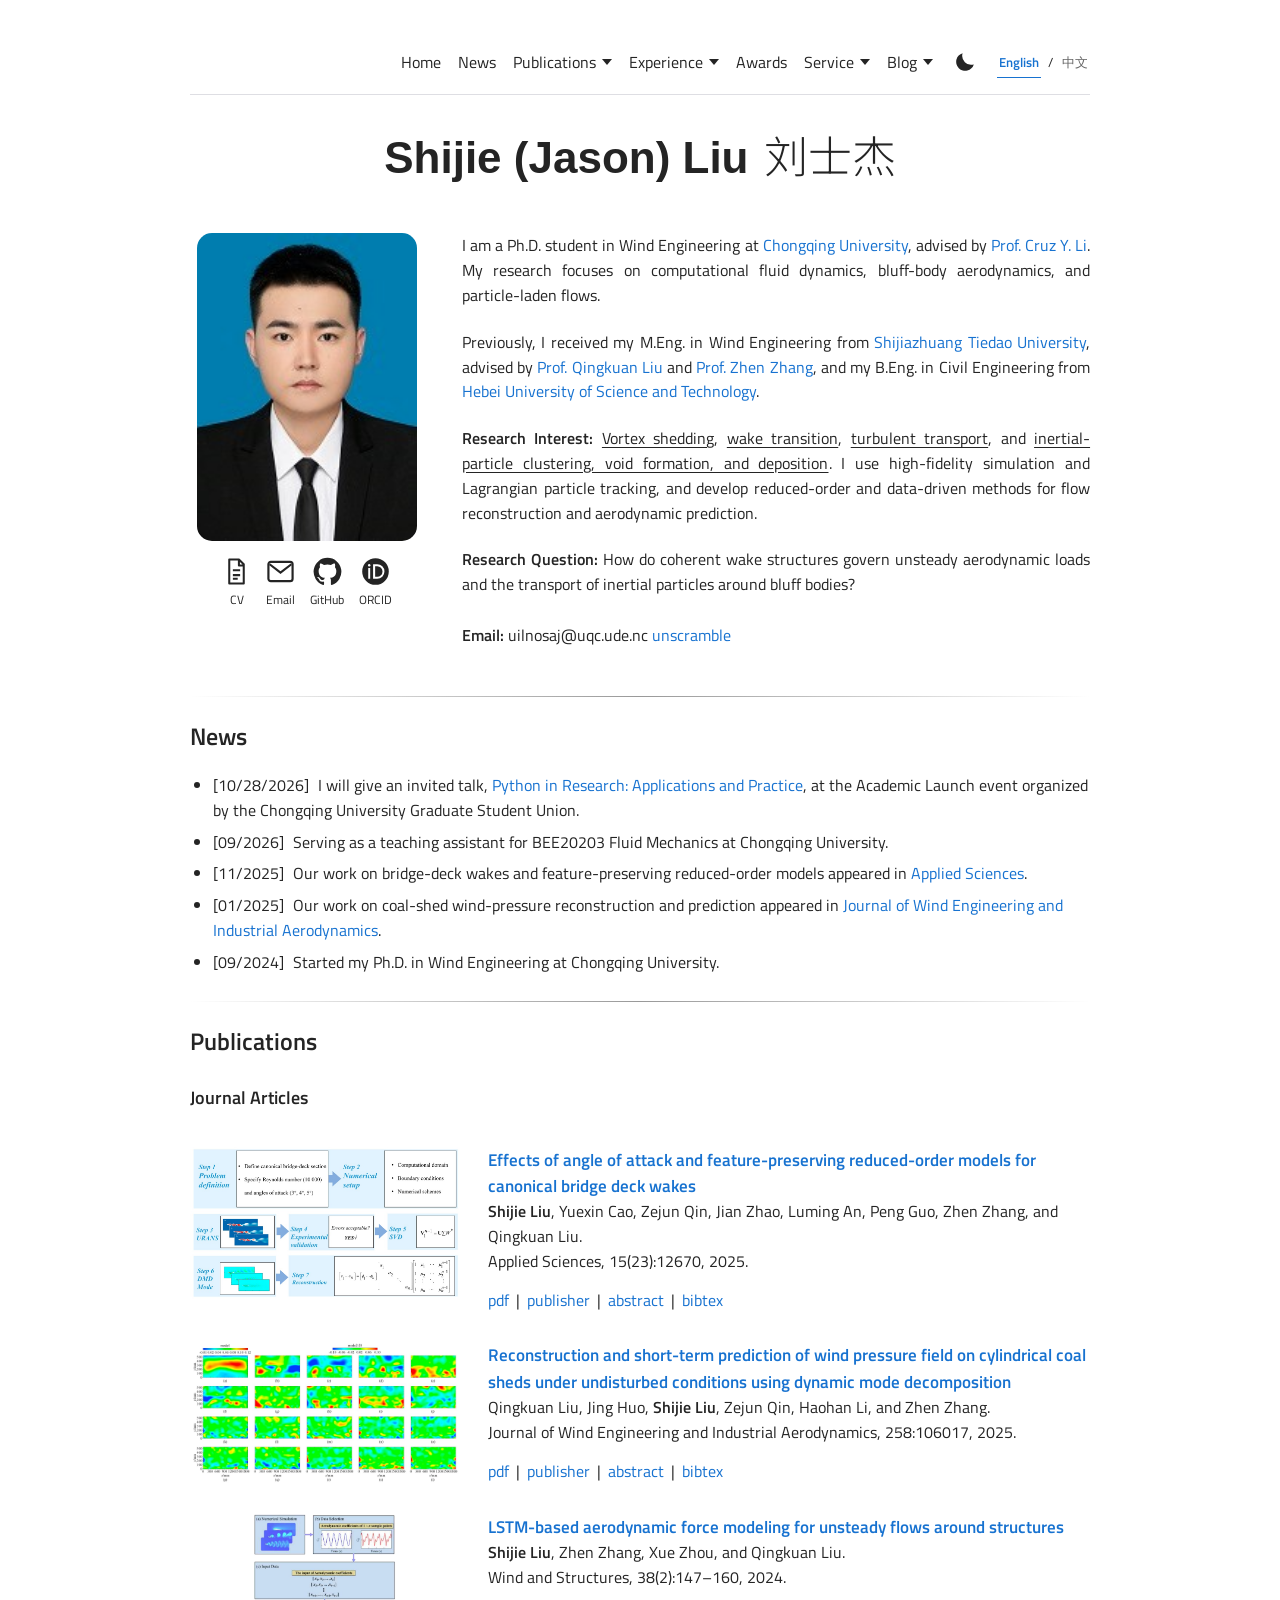
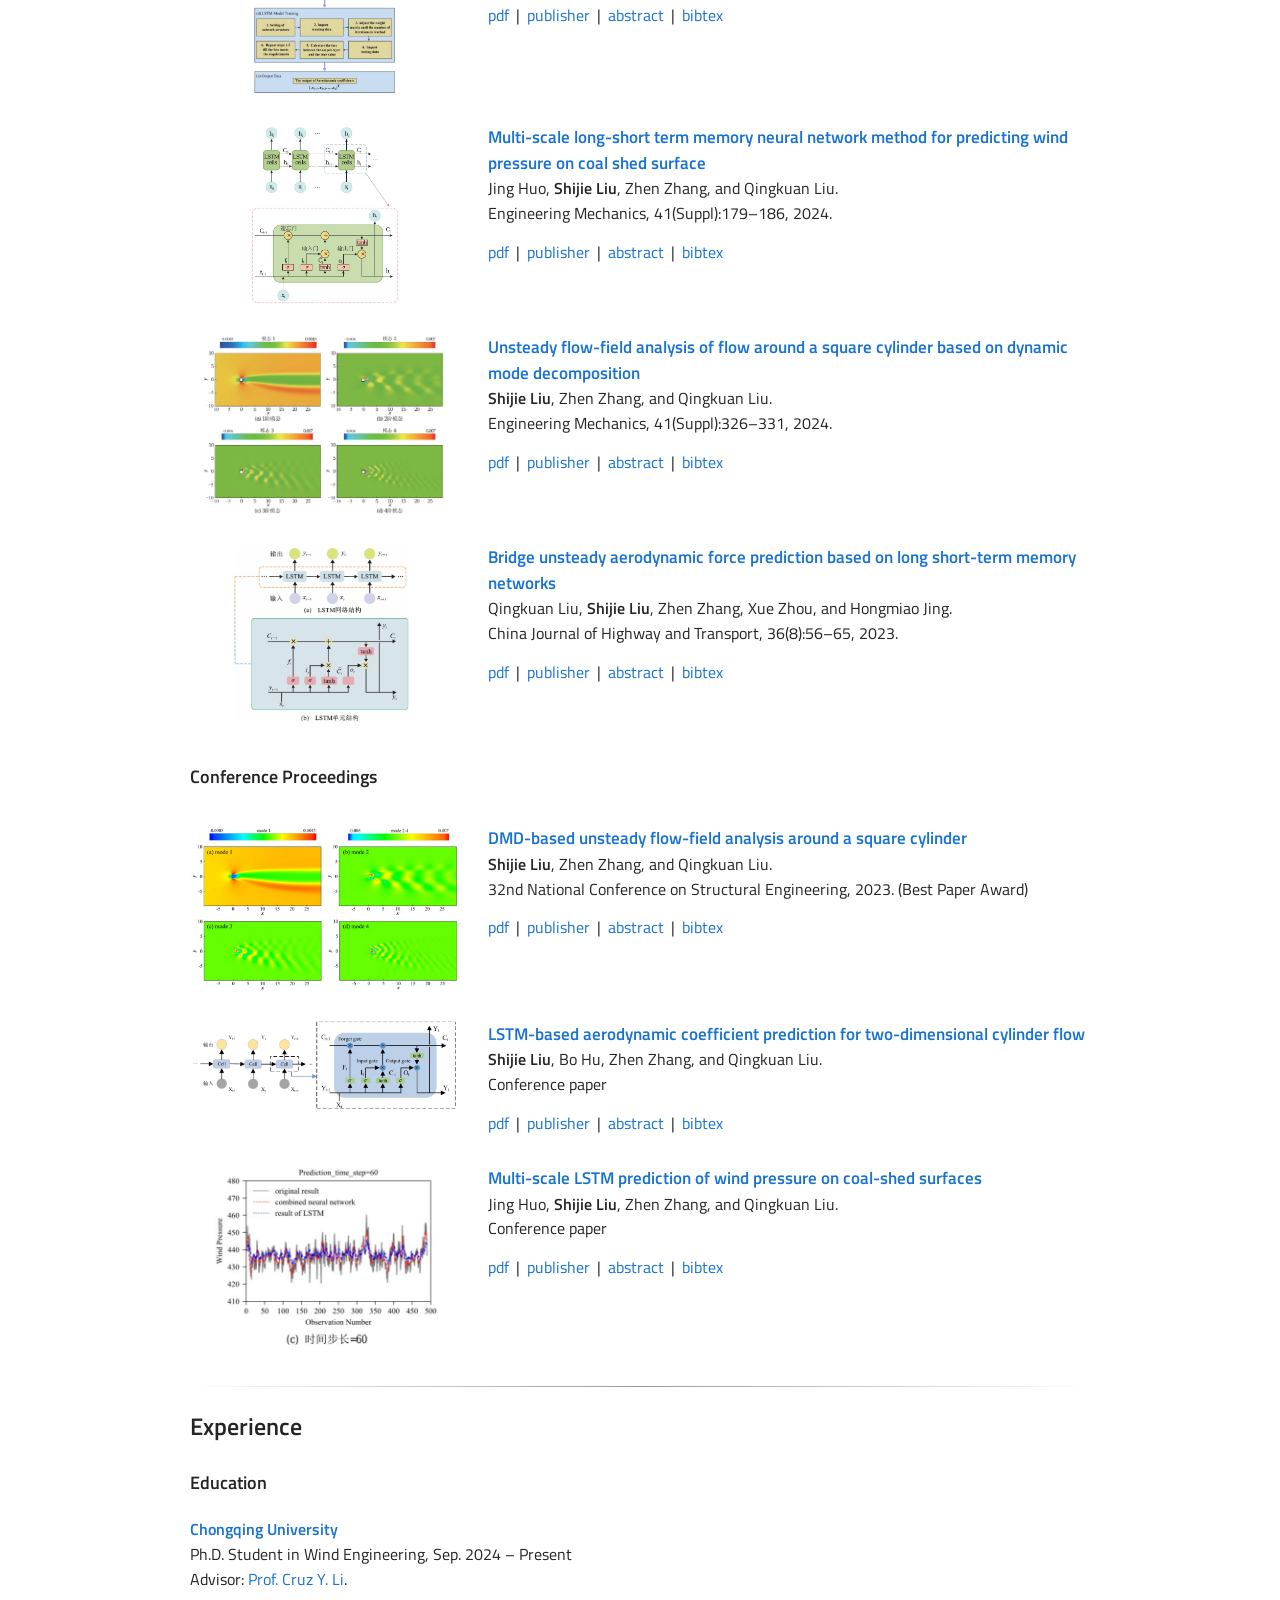
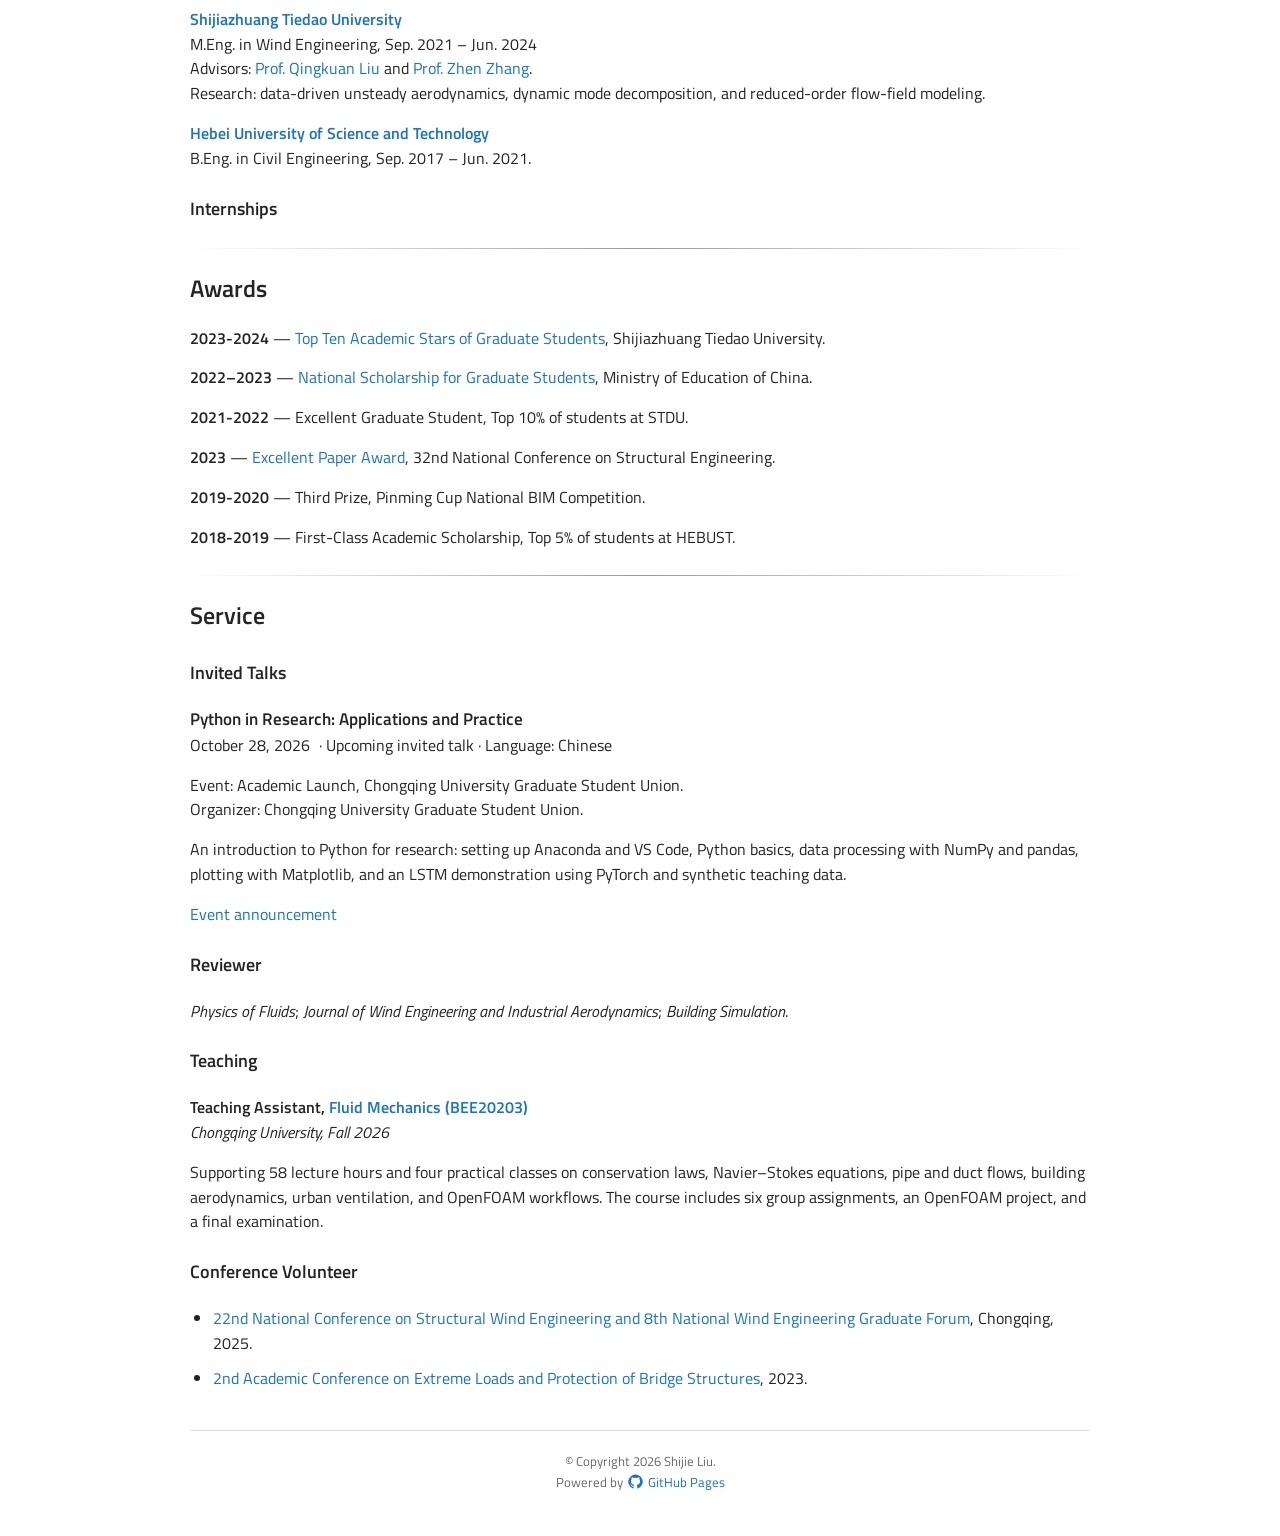
==== index.html @ ae55ad1a "Update current CV with invited talk and keep only event link on website" ====
<!DOCTYPE HTML>
<html lang="en">
  <head>
    <meta http-equiv="Content-Type" content="text/html; charset=UTF-8">

    <title>Jason Shijie Liu</title>

    <meta name="author" content="Jason Shijie Liu">
    <meta name="viewport" content="width=device-width, initial-scale=1">
    <meta name="description" content="Jason Shijie Liu - computational fluid dynamics, particle-laden flows, and bluff-body wakes.">
    <meta name="robots" content="index, follow">
    <meta name="google-site-verification" content="b5_Pmfn1jFFc0WGMvGClA1FOHCzGV97VLHAIjM2aM54">
    <meta property="og:title" content="Jason Shijie Liu">
    <meta property="og:site_name" content="Jason Shijie Liu">
    <meta property="og:description" content="Doctoral researcher in computational fluid dynamics, particle-laden flows, and bluff-body wakes.">
    <meta property="og:type" content="website">
    <meta property="og:url" content="https://shijieliu.com/">
    <meta property="og:image" content="https://shijieliu.com/images/ShijieLiu.jpg">
    <meta name="twitter:card" content="summary">
    <meta name="twitter:title" content="Jason Shijie Liu">
    <meta name="twitter:description" content="Computational fluid dynamics, particle-laden flows, and bluff-body wakes.">
    <link rel="preconnect" href="https://fonts.googleapis.com">
    <link rel="preconnect" href="https://fonts.gstatic.com" crossorigin>
    <link href="https://fonts.googleapis.com/css2?family=Titillium+Web:wght@400;600&amp;display=swap" rel="stylesheet">
    <link href="https://fonts.googleapis.com/css2?family=Noto+Sans+SC:wght@300;400&amp;display=swap" rel="stylesheet">
    <link rel="canonical" href="https://shijieliu.com/">
    <link rel="icon" href="/favicon.ico" sizes="16x16 32x32 48x48">
    <link rel="icon" href="/images/favicon/jason-avatar-96.png" type="image/png" sizes="96x96">
    <link rel="icon" href="/images/favicon/jason-avatar-192.png" type="image/png" sizes="192x192">
    <link rel="apple-touch-icon" href="/images/favicon/jason-avatar-180.png" sizes="180x180">
    <script src="/scripts/theme.js?v=20260914-submenus"></script>
    <link rel="stylesheet" type="text/css" href="/stylesheet.css?v=20260914-footer-icons">
    <script type="application/ld+json">
      {
        "@context": "https://schema.org",
        "@type": "WebSite",
        "name": "Jason Shijie Liu",
        "alternateName": ["Shijie Liu", "刘士杰"],
        "url": "https://shijieliu.com/"
      }
    </script>
    <script type="application/ld+json">
      {
        "@context": "https://schema.org",
        "@type": "Person",
        "name": "Jason Shijie Liu",
        "alternateName": ["Shijie Liu", "Liu Shijie", "Jason Liu", "刘士杰"],
        "url": "https://shijieliu.com/",
        "sameAs": [
          "https://github.com/Jason-S-Liu",
          "https://orcid.org/0009-0000-5048-2536"
        ],
        "jobTitle": "Ph.D. Student in Wind Engineering",
        "affiliation": {
          "@type": "CollegeOrUniversity",
          "name": "Chongqing University"
        },
        "knowsAbout": [
          "Computational fluid dynamics",
          "Particle-laden flows",
          "Bluff-body wakes",
          "Wind engineering",
          "OpenFOAM",
          "Reduced-order modeling",
          "Dynamic mode decomposition"
        ]
      }
    </script>
  </head>

  <body>
<a class="skip-link" href="#publications">Skip to publications</a>
<main>
<div class="site-toolbar">
<nav class="site-nav" aria-label="Main navigation">
<a href="/" data-zh="首页">Home</a>
<a href="#news" data-zh="动态">News</a>
<details class="nav-menu" name="site-submenu"><summary><span data-zh="论文">Publications</span><span class="menu-arrow" aria-hidden="true"></span></summary>
<div class="nav-dropdown"><a href="#journal-articles" data-zh="期刊论文">Journal Articles</a><a href="#conference-proceedings" data-zh="会议论文">Conference Proceedings</a></div></details>
<details class="nav-menu" name="site-submenu"><summary><span data-zh="经历">Experience</span><span class="menu-arrow" aria-hidden="true"></span></summary>
<div class="nav-dropdown"><a href="#education" data-zh="教育经历">Education</a><a href="#internships" data-zh="实习经历">Internships</a></div></details>
<a href="#awards" data-zh="荣誉">Awards</a>
<details class="nav-menu" name="site-submenu"><summary><span data-zh="学术服务">Service</span><span class="menu-arrow" aria-hidden="true"></span></summary>
<div class="nav-dropdown"><a href="#invited-talks" data-zh="邀请报告">Invited Talks</a><a href="#reviewing" data-zh="期刊审稿">Reviewer</a><a href="#teaching" data-zh="教学工作">Teaching</a><a href="#conference-volunteer" data-zh="会议志愿者">Conference Volunteer</a></div></details>
<details class="nav-menu blog-menu" name="site-submenu"><summary><span data-zh="博客">Blog</span><span class="menu-arrow" aria-hidden="true"></span></summary>
<div class="nav-dropdown"><a href="/blog/tech/" data-zh="技术">Tech</a><a href="/blog/notes/" data-zh="杂记">Notes / 杂记</a></div>
</details>
</nav>
<button class="theme-toggle" type="button" aria-label="Switch to dark mode" aria-pressed="false" hidden><svg class="moon" viewBox="0 0 24 24" aria-hidden="true"><path d="M20.8 14.4A9 9 0 0 1 9.6 3.2 9 9 0 1 0 20.8 14.4Z" fill="currentColor"/></svg><svg class="sun" viewBox="0 0 24 24" aria-hidden="true"><circle cx="12" cy="12" r="4" fill="none" stroke="currentColor" stroke-width="1.8"/><path d="M12 1v3m0 16v3M1 12h3m16 0h3M4.2 4.2l2.1 2.1m11.4 11.4 2.1 2.1M4.2 19.8l2.1-2.1M17.7 6.3l2.1-2.1" stroke="currentColor" stroke-width="1.8"/></svg></button>
<div class="language-switch" role="group" aria-label="Language / 语言" hidden>
<button type="button" data-language="en" lang="en" aria-pressed="true">English</button><span aria-hidden="true">/</span><button type="button" data-language="zh" lang="zh-CN" aria-pressed="false">中文</button>
</div>
</div>
<header class="profile">
<h1><strong class="name-english">Shijie (Jason) Liu</strong> <span class="name-chinese" lang="zh">刘士杰</span></h1>
<div class="profile-card">
<a href="images/ShijieLiu.jpg"><img class="portrait" src="images/ShijieLiu.jpg" width="150" height="210" alt="Portrait of Shijie Liu"></a>
<p class="profile-links"><a href="data/ShijieLiu-CV.pdf?v=20261027"><svg viewBox="0 0 24 24" aria-hidden="true" focusable="false"><path d="M6 2h8l4 4v16H6zM14 2v5h4M9 11h6M9 15h6M9 18h4" fill="none" stroke="currentColor" stroke-width="1.7" stroke-linejoin="round"/></svg><span data-zh="简历">CV</span></a><button class="email-reveal" type="button" aria-controls="contact-email" hidden><svg viewBox="0 0 24 24" aria-hidden="true" focusable="false"><rect x="2" y="4" width="20" height="16" rx="2" fill="none" stroke="currentColor" stroke-width="1.8"/><path d="m3 6 9 7 9-7" fill="none" stroke="currentColor" stroke-width="1.8"/></svg><span data-zh="邮箱">Email</span></button><a href="https://github.com/Jason-S-Liu"><svg viewBox="0 0 24 24" aria-hidden="true" focusable="false"><path fill="currentColor" d="M12 .7a11.5 11.5 0 0 0-3.64 22.41c.58.11.79-.25.79-.56v-2.23c-3.21.7-3.89-1.36-3.89-1.36-.52-1.33-1.28-1.68-1.28-1.68-1.05-.72.08-.7.08-.7 1.16.08 1.77 1.19 1.77 1.19 1.03 1.76 2.69 1.25 3.35.95.1-.74.4-1.25.73-1.54-2.56-.29-5.25-1.28-5.25-5.69 0-1.26.45-2.28 1.18-3.08-.12-.29-.51-1.46.11-3.05 0 0 .96-.31 3.16 1.18a10.96 10.96 0 0 1 5.75 0c2.2-1.49 3.16-1.18 3.16-1.18.62 1.59.23 2.76.11 3.05.74.8 1.18 1.82 1.18 3.08 0 4.42-2.7 5.39-5.27 5.68.41.36.78 1.06.78 2.14v3.24c0 .31.21.67.8.56A11.5 11.5 0 0 0 12 .7Z"/></svg><span>GitHub</span></a><a href="https://orcid.org/0009-0000-5048-2536"><svg viewBox="0 0 24 24" aria-hidden="true" focusable="false"><circle cx="12" cy="12" r="11" fill="currentColor"/><g fill="var(--page)"><circle cx="6.8" cy="6.8" r="1"/><path d="M6 9h1.6v9H6zM10 6h3.4a6 6 0 0 1 0 12H10zm1.7 1.6v8.8h1.7a4.4 4.4 0 0 0 0-8.8z" fill-rule="evenodd"/></g></svg><span>ORCID</span></a></p>
</div>
<div class="bio">
<p>I am a Ph.D. student in Wind Engineering at <a href="https://www.cqu.edu.cn/">Chongqing University</a>, advised by <a href="https://civil.cqu.edu.cn/info/1873/17337.htm">Prof. Cruz Y. Li</a>. My research focuses on computational fluid dynamics, bluff-body aerodynamics, and particle-laden flows.</p>
<p>Previously, I received my M.Eng. in Wind Engineering from <a href="https://www.stdu.edu.cn/">Shijiazhuang Tiedao University</a>, advised by <a href="https://yjs.stdu.edu.cn/supervisor?code=8604707">Prof. Qingkuan Liu</a> and <a href="https://yjs.stdu.edu.cn/supervisor?code=020210729">Prof. Zhen Zhang</a>, and my B.Eng. in Civil Engineering from <a href="https://www.hebust.edu.cn/">Hebei University of Science and Technology</a>.</p>
<p><strong>Research Interest:</strong> <u>Vortex shedding</u>, <u>wake transition</u>, <u>turbulent transport</u>, and <u>inertial-particle clustering, void formation, and deposition</u>. I use high-fidelity simulation and Lagrangian particle tracking, and develop reduced-order and data-driven methods for flow reconstruction and aerodynamic prediction.</p>
<p><strong>Research Question:</strong> How do coherent wake structures govern unsteady aerodynamic loads and the transport of inertial particles around bluff bodies?</p>
<p class="contact-line"><strong id="contact-label">Email:</strong> <span id="contact-email" aria-live="polite"><button class="email-reveal" type="button" aria-controls="contact-email" hidden>unscramble</button></span><noscript>Enable JavaScript to reveal the email address, or see the CV.</noscript></p>
</div>
</header>
<section id="news" aria-labelledby="news-heading"><h2 id="news-heading">News</h2>
<ul class="news-list"><li id="news-python-talk" data-zh="&lt;time datetime=&quot;2026-10-28&quot;&gt;[2026/10/28]&lt;/time&gt; 将在重庆大学研究生会主办的“学术启航”活动中受邀作报告：&lt;a href=&quot;#python-research-talk&quot;&gt;《Python在科研中的应用与实践》&lt;/a&gt;。"><time datetime="2026-10-28">[10/28/2026]</time> I will give an invited talk, <a href="#python-research-talk">Python in Research: Applications and Practice</a>, at the Academic Launch event organized by the Chongqing University Graduate Student Union.</li><li id="news-item-1"><time datetime="2026-09">[09/2026]</time> Serving as a teaching assistant for BEE20203 Fluid Mechanics at Chongqing University.</li><li id="news-item-2"><time datetime="2025-11">[11/2025]</time> Our work on bridge-deck wakes and feature-preserving reduced-order models appeared in <a href="#j5">Applied Sciences</a>.</li><li id="news-item-3"><time datetime="2025-01">[01/2025]</time> Our work on coal-shed wind-pressure reconstruction and prediction appeared in <a href="#j4">Journal of Wind Engineering and Industrial Aerodynamics</a>.</li><li id="news-item-4"><time datetime="2024-09">[09/2024]</time> Started my Ph.D. in Wind Engineering at Chongqing University.</li></ul>
</section>
<section id="publications" aria-labelledby="publications-heading"><h2 id="publications-heading">Publications</h2>
<h3 id="journal-articles">Journal Articles</h3>
<article class="publication" id="j5">
<a class="paper-preview" href="data/J5-applsci-15-12670-v4.pdf" aria-label="Read PDF: Effects of angle of attack and feature-preserving reduced-order models for canonical bridge deck wakes"><img src="images/publications/J5-figure.jpg" width="1070" height="602" loading="lazy" alt="Figure 1: research workflow from URANS simulation to DMD reconstruction"></a>
<div class="paper-copy"><h4 lang="en"><a href="https://doi.org/10.3390/app152312670">Effects of angle of attack and feature-preserving reduced-order models for canonical bridge deck wakes</a></h4>
<p class="authors" lang="en"><strong>Shijie Liu</strong>, Yuexin Cao, Zejun Qin, Jian Zhao, Luming An, Peng Guo, Zhen Zhang, and Qingkuan Liu.</p><p class="venue" lang="en"><em>Applied Sciences, 15(23):12670, 2025.</em></p>
<div class="paper-links"><a href="data/J5-applsci-15-12670-v4.pdf">pdf</a><span aria-hidden="true"> | </span><a href="https://doi.org/10.3390/app152312670">publisher</a></div>
<div class="paper-details"><details><summary>abstract</summary><p lang="en">Increasingly slender bridge decks are prone to wind-induced damage, where the complex interactions between the incoming wind, deck, and adjacent wake flows play a deciding role. However, the unsteady wake dynamics at small but realistic angles of attack and their compact reduced-order representation remain insufficiently understood. The unsteady wakes subject to angle of attack from 3° to 5° are investigated via Koopman analysis with the Dynamic Mode Decomposition (DMD), aiming to construct accurate reduced-order models for largely repeated canonical cases, while preserving physical and phenomenological fidelity. Instantaneous velocity and vorticity fields reveal a clear separation-reattachment cycle: leading edge separation bubbles form and migrate upstream at drag peaks, then collapse and reattach at drag valleys. Shear layers roll up into dual vortices that pair, merge with Kelvin–Helmholtz-type shear-layer instabilities, and alternately shed from the deck’s upper and lower surfaces, driving oscillatory wake deflection and attendant drag and lift fluctuations. DMD identifies four dominant modes that together account for over 90% of the turbulent kinetic energy: time averaged base flow, the fundamental vortex shedding mode, and two higher frequency shear-layer modes. Adequate truncation reduces data dimensionality by an order of magnitude while keeping the normalized error below 6%. The results demonstrate that a DMD-based reduced-order model built on Unsteady Reynolds Averaged Navier–Stokes (URANS) data can faithfully preserve both large-scale separation topology and fine-scale vortical structures across small angles of attack, providing a compact and accurate representation of bridge-deck wakes for repeated canonical configurations.</p></details><details><summary>bibtex</summary><div class="citation"><a href="data/bibtex/J5.bib" download>Download .bib</a><pre lang="en">@article{liuj5,
  title = {Effects of angle of attack and feature-preserving reduced-order models for canonical bridge deck wakes},
  author = {Shijie Liu and Yuexin Cao and Zejun Qin and Jian Zhao and Luming An and Peng Guo and Zhen Zhang and Qingkuan Liu},
  journal = {Applied Sciences},
  volume = {15},
  number = {23},
  pages = {12670},
  year = {2025},
  doi = {10.3390/app152312670},
  url = {https://shijieliu.com/data/J5-applsci-15-12670-v4.pdf}
}
</pre></div></details></div></div>
</article>
<article class="publication" id="j4">
<a class="paper-preview" href="data/J4-JWEIA%20258%20%282025%29%20106017.pdf" aria-label="Read PDF: Reconstruction and short-term prediction of wind pressure field on cylindrical coal sheds under undisturbed conditions using dynamic mode decomposition"><img src="images/publications/J4-figure.jpg" width="1456" height="756" loading="lazy" alt="Figure 10: the first 20 DMD modes of the pressure field"></a>
<div class="paper-copy"><h4 lang="en"><a href="https://doi.org/10.1016/j.jweia.2025.106017">Reconstruction and short-term prediction of wind pressure field on cylindrical coal sheds under undisturbed conditions using dynamic mode decomposition</a></h4>
<p class="authors" lang="en">Qingkuan Liu, Jing Huo, <strong>Shijie Liu</strong>, Zejun Qin, Haohan Li, and Zhen Zhang.</p><p class="venue" lang="en"><em>Journal of Wind Engineering and Industrial Aerodynamics, 258:106017, 2025.</em></p>
<div class="paper-links"><a href="data/J4-JWEIA%20258%20%282025%29%20106017.pdf">pdf</a><span aria-hidden="true"> | </span><a href="https://doi.org/10.1016/j.jweia.2025.106017">publisher</a></div>
<div class="paper-details"><details><summary>abstract</summary><p lang="en">Dynamic Mode Decomposition (DMD) accurately captures growth rates and frequency characteristics of each mode, establishing a reduced-order model for the evolution of the flow field to reconstruct or predict the flow dynamics process. This study applies DMD to analyze the wind pressure distribution problem of cylindrical coal sheds, investigating its accuracy in analyzing pressure fields. First, wind tunnel tests were conducted on cylindrical coal sheds to examine the mean wind pressure coefficient distribution under typical wind directions (defined as θ). Subsequently, the wind pressure field of the coal shed was decomposed using the DMD at θ = 0°. Reconstruction with the first 15 DMD modes can better characterize the wind pressure distribution. Therefore, reconstruction with the first 15 DMD modes was chosen to reconstruct the pressure fields conducted at θ = 30°, 60°, and 90°. The DMD decomposition performance is optimal at θ = 0° for the cylindrical surface. For pressure field reconstruction in the same wind direction, as the number of modes increases, the reconstruction relative error of the pressure field decreases, thereby enhancing reconstruction accuracy and the ability to capture details. Finally, short-term predictions of the coal shed’s wind pressure distribution were conducted, revealing better predictive performance near the incoming flow position. DMD can provide a basis for studying the wind pressure distribution on large-span structures such as coal sheds.</p></details><details><summary>bibtex</summary><div class="citation"><a href="data/bibtex/J4.bib" download>Download .bib</a><pre lang="en">@article{liuj4,
  title = {Reconstruction and short-term prediction of wind pressure field on cylindrical coal sheds under undisturbed conditions using dynamic mode decomposition},
  author = {Qingkuan Liu and Jing Huo and Shijie Liu and Zejun Qin and Haohan Li and Zhen Zhang},
  journal = {Journal of Wind Engineering and Industrial Aerodynamics},
  volume = {258},
  pages = {106017},
  year = {2025},
  doi = {10.1016/j.jweia.2025.106017},
  url = {https://shijieliu.com/data/J4-JWEIA%20258%20%282025%29%20106017.pdf}
}
</pre></div></details></div></div>
</article>
<article class="publication" id="j3">
<a class="paper-preview" href="data/J3-LSTM-based%20aerodynamic%20force%20modeling%20for%20unsteady%20flows%20around%20structures.pdf" aria-label="Read PDF: LSTM-based aerodynamic force modeling for unsteady flows around structures"><img src="images/publications/J3-figure.jpg" width="966" height="1212" loading="lazy" alt="Figure 3: LSTM framework from flow simulation and data selection to model training and aerodynamic force prediction"></a>
<div class="paper-copy"><h4 lang="en"><a href="https://doi.org/10.12989/was.2024.38.2.147">LSTM-based aerodynamic force modeling for unsteady flows around structures</a></h4>
<p class="authors" lang="en"><strong>Shijie Liu</strong>, Zhen Zhang, Xue Zhou, and Qingkuan Liu.</p><p class="venue" lang="en"><em>Wind and Structures, 38(2):147–160, 2024.</em></p>
<div class="paper-links"><a href="data/J3-LSTM-based%20aerodynamic%20force%20modeling%20for%20unsteady%20flows%20around%20structures.pdf">pdf</a><span aria-hidden="true"> | </span><a href="https://doi.org/10.12989/was.2024.38.2.147">publisher</a></div>
<div class="paper-details"><details><summary>abstract</summary><p lang="en">The aerodynamic force is a significant component that influences the stability and safety of structures. It has unstable properties and depends on computer precision, making its long-term prediction challenging. Accurately estimating the aerodynamic traits of structures is critical for structural design and vibration control. This paper establishes an unsteady aerodynamic time series prediction model using Long Short-Term Memory (LSTM) network. The unsteady aerodynamic force under varied Reynolds number and angles of attack is predicted by the LSTM model. The input of the model is the aerodynamic coefficients of the 1 to n sample points and output is the aerodynamic coefficients of the n+1 sample point. The model is predicted by interpolation and extrapolation utilizing Unsteady Reynolds-average Navier-Stokes (URANS) simulation data of flow around a circular cylinder, square cylinder and airfoil. The results illustrate that the trajectories of the LSTM prediction results and URANS outcomes are largely consistent with time. The mean relative error between the forecast results and the original results is less than 6%. Therefore, our technique has a prospective application in unsteady aerodynamic force prediction of structures and can give technical assistance for engineering applications.</p></details><details><summary>bibtex</summary><div class="citation"><a href="data/bibtex/J3.bib" download>Download .bib</a><pre lang="en">@article{liuj3,
  title = {LSTM-based aerodynamic force modeling for unsteady flows around structures},
  author = {Shijie Liu and Zhen Zhang and Xue Zhou and Qingkuan Liu},
  journal = {Wind and Structures},
  volume = {38},
  number = {2},
  pages = {147--160},
  year = {2024},
  doi = {10.12989/was.2024.38.2.147},
  url = {https://shijieliu.com/data/J3-LSTM-based%20aerodynamic%20force%20modeling%20for%20unsteady%20flows%20around%20structures.pdf}
}
</pre></div></details></div></div>
</article>
<article class="publication" id="coal-shed-2024">
<a class="paper-preview" href="data/%E7%85%A4%E6%A3%9A%E8%A1%A8%E9%9D%A2%E9%A3%8E%E5%8E%8B%E7%9A%84%E5%A4%9A%E5%B0%BA%E5%BA%A6%E9%95%BF%E7%9F%AD%E6%9C%9F%E8%AE%B0%E5%BF%86%E7%A5%9E%E7%BB%8F%E7%BD%91%E7%BB%9C%E9%A2%84%E6%B5%8B%E6%96%B9%E6%B3%95_%E7%81%AB%E5%A9%A7.pdf" aria-label="Read PDF: Multi-scale long-short term memory neural network method for predicting wind pressure on coal shed surface"><img src="images/publications/coal-shed-2024-figure.jpg" width="594" height="704" loading="lazy" alt="Figure 1: LSTM network and gated memory-cell structure"></a>
<div class="paper-copy"><h4 lang="en"><a href="https://doi.org/10.6052/j.issn.1000-4750.2023.05.S029">Multi-scale long-short term memory neural network method for predicting wind pressure on coal shed surface</a></h4>
<p class="authors" lang="en">Jing Huo, <strong>Shijie Liu</strong>, Zhen Zhang, and Qingkuan Liu.</p>
<p class="venue" lang="en"><em>Engineering Mechanics, 41(Suppl):179–186, 2024.</em></p>
<div class="paper-links"><a href="data/%E7%85%A4%E6%A3%9A%E8%A1%A8%E9%9D%A2%E9%A3%8E%E5%8E%8B%E7%9A%84%E5%A4%9A%E5%B0%BA%E5%BA%A6%E9%95%BF%E7%9F%AD%E6%9C%9F%E8%AE%B0%E5%BF%86%E7%A5%9E%E7%BB%8F%E7%BD%91%E7%BB%9C%E9%A2%84%E6%B5%8B%E6%96%B9%E6%B3%95_%E7%81%AB%E5%A9%A7.pdf">pdf</a><span aria-hidden="true"> | </span><a href="https://doi.org/10.6052/j.issn.1000-4750.2023.05.S029">publisher</a></div>
<div class="paper-details"><details><summary>abstract</summary><p lang="en">Wind loading is a crucial factor affecting the safety and stability of long-span space structures. Therefore, studying the surface wind pressure is important for the design of coal shed structures. The wind tunnel test is the main method for obtaining the surface wind pressure of coal shed structure. However, it is associated with high costs and time-consuming procedures. One of the current research hotspots to develop a rapid wind pressure prediction method is adopting the large amount of data accumulated from wind tunnel test. In this study, a time series prediction model for coal shed structure wind pressure is thusly established upon Long Short-Term Memory (LSTM) neural network. The model utilizes Gaussian smoothing to divide experimental data into smooth and pulsating data, and then trains large-scale and small-scale networks separately. The results show that the multi-scale network prediction model proposed can achieve the rapid wind pressure prediction on the surface of coal shed. Compared to traditional LSTM neural network, the multi-scale LSTM neural network demonstrates advantages such as lower error and higher accuracy. Therefore, the multi-scale network based on LSTM can provide a basis for predicting surface wind pressure for long-span spatial structures such as coal sheds.</p></details>
<details><summary>bibtex</summary><div class="citation"><a href="data/bibtex/coal-shed-2024.bib" download>Download .bib</a><pre lang="en">@article{huo2024multiscale,
  title = {Multi-scale long-short term memory neural network method for predicting wind pressure on coal shed surface},
  author = {Jing Huo and Shijie Liu and Zhen Zhang and Qingkuan Liu},
  journal = {Engineering Mechanics},
  volume = {41},
  number = {Suppl},
  pages = {179--186},
  year = {2024},
  doi = {10.6052/j.issn.1000-4750.2023.05.S029}
}
</pre></div></details></div></div></article>
<article class="publication" id="j1">
<a class="paper-preview" href="data/J1-%E5%9F%BA%E4%BA%8E%E5%8A%A8%E5%8A%9B%E5%AD%A6%E6%A8%A1%E6%80%81%E5%88%86%E8%A7%A3%E7%9A%84%E6%96%B9%E6%9F%B1%E7%BB%95%E6%B5%81%E9%9D%9E%E5%AE%9A%E5%B8%B8%E6%B5%81%E5%9C%BA%E5%88%86%E6%9E%90_%E5%88%98%E5%A3%AB%E6%9D%B0.pdf" aria-label="Read PDF: Unsteady flow-field analysis of flow around a square cylinder based on dynamic mode decomposition"><img src="images/publications/J1-figure.jpg" width="1100" height="810" loading="lazy" alt="Figure 5: the first four DMD modes of the square-cylinder wake"></a>
<div class="paper-copy"><h4 lang="en"><a href="https://engineeringmechanics.cn/cn/article/doi/10.6052/j.issn.1000-4750.2023.05.S016">Unsteady flow-field analysis of flow around a square cylinder based on dynamic mode decomposition</a></h4>
<p class="authors" lang="en"><strong>Shijie Liu</strong>, Zhen Zhang, and Qingkuan Liu.</p><p class="venue" lang="en"><em>Engineering Mechanics, 41(Suppl):326–331, 2024.</em></p>
<div class="paper-links"><a href="data/J1-%E5%9F%BA%E4%BA%8E%E5%8A%A8%E5%8A%9B%E5%AD%A6%E6%A8%A1%E6%80%81%E5%88%86%E8%A7%A3%E7%9A%84%E6%96%B9%E6%9F%B1%E7%BB%95%E6%B5%81%E9%9D%9E%E5%AE%9A%E5%B8%B8%E6%B5%81%E5%9C%BA%E5%88%86%E6%9E%90_%E5%88%98%E5%A3%AB%E6%9D%B0.pdf">pdf</a><span aria-hidden="true"> | </span><a href="https://engineeringmechanics.cn/cn/article/doi/10.6052/j.issn.1000-4750.2023.05.S016">publisher</a></div>
<div class="paper-details"><details><summary>abstract</summary><p lang="en">Structures with square cross-sections are widely used in engineering, thusly it is important to investigate the wind loading and wind-induced vibration characteristics of the flow around one square cylinder. The unsteady flow field of flow around the square cylinder usually involve a variety of complex flow phenomena. It is significant to capture the main modes of flow for the analysis of the flow field characteristics and the control of flow. In this study, a Reduced Order Model (ROM) is established upon the Dynamic Mode Decomposition (DMD) method to extract the main modes of the flow field and to reconstruct the flow field. The snapshots of the unsteady flow field are obtained upon numerical simulations. The main modes are extracted using DMD. The extracted modes are utilized to reconstruct the unsteady flow field. The results show that the first fourth modes extracted by the DMD method can accurately reconstruct the original flow field and provide a reference for flow control and structure design.</p></details><details><summary>bibtex</summary><div class="citation"><a href="data/bibtex/J1.bib" download>Download .bib</a><pre lang="en">@article{liuj1,
  title = {Unsteady flow-field analysis of flow around a square cylinder based on dynamic mode decomposition},
  author = {Shijie Liu and Zhen Zhang and Qingkuan Liu},
  journal = {Engineering Mechanics},
  volume = {41},
  number = {Suppl},
  pages = {326--331},
  year = {2024},
  doi = {10.6052/j.issn.1000-4750.2023.05.S016},
  url = {https://shijieliu.com/data/J1-%E5%9F%BA%E4%BA%8E%E5%8A%A8%E5%8A%9B%E5%AD%A6%E6%A8%A1%E6%80%81%E5%88%86%E8%A7%A3%E7%9A%84%E6%96%B9%E6%9F%B1%E7%BB%95%E6%B5%81%E9%9D%9E%E5%AE%9A%E5%B8%B8%E6%B5%81%E5%9C%BA%E5%88%86%E6%9E%90_%E5%88%98%E5%A3%AB%E6%9D%B0.pdf}
}
</pre></div></details></div></div>
</article>
<article class="publication" id="j2">
<a class="paper-preview" href="data/J2-%E5%9F%BA%E4%BA%8E%E9%95%BF%E7%9F%AD%E6%9C%9F%E8%AE%B0%E5%BF%86%E7%BD%91%E7%BB%9C%E7%9A%84%E6%A1%A5%E6%A2%81%E9%9D%9E%E5%AE%9A%E5%B8%B8%E6%B0%94%E5%8A%A8%E5%8A%9B%E9%A2%84%E6%B5%8B_%E5%88%98%E5%BA%86%E5%AE%BD.pdf" aria-label="Read PDF: Bridge unsteady aerodynamic force prediction based on long short-term memory networks"><img src="images/publications/J2-figure.jpg" width="540" height="524" loading="lazy" alt="Figure 1: LSTM network and memory-cell architecture"></a>
<div class="paper-copy"><h4 lang="en"><a href="https://link.cnki.net/doi/10.19721/j.cnki.1001-7372.2023.08.006">Bridge unsteady aerodynamic force prediction based on long short-term memory networks</a></h4>
<p class="authors" lang="en">Qingkuan Liu, <strong>Shijie Liu</strong>, Zhen Zhang, Xue Zhou, and Hongmiao Jing.</p><p class="venue" lang="en"><em>China Journal of Highway and Transport, 36(8):56–65, 2023.</em></p>
<div class="paper-links"><a href="data/J2-%E5%9F%BA%E4%BA%8E%E9%95%BF%E7%9F%AD%E6%9C%9F%E8%AE%B0%E5%BF%86%E7%BD%91%E7%BB%9C%E7%9A%84%E6%A1%A5%E6%A2%81%E9%9D%9E%E5%AE%9A%E5%B8%B8%E6%B0%94%E5%8A%A8%E5%8A%9B%E9%A2%84%E6%B5%8B_%E5%88%98%E5%BA%86%E5%AE%BD.pdf">pdf</a><span aria-hidden="true"> | </span><a href="https://link.cnki.net/doi/10.19721/j.cnki.1001-7372.2023.08.006">publisher</a></div>
<div class="paper-details"><details><summary>abstract</summary><p lang="en">Aerodynamic force affects the stability and safety of bridge structures significantly. The understanding of its evolution is influenced by its unsteady characteristics and by computer accuracy, making it difficult to achieve long-term predictions. The accurate prediction of the aerodynamic properties of bridge structures is essential for structural design and vibration control. Wind tunnel tests and numerical simulations are currently the most widely used methods in aerodynamic research. However, wind tunnel tests are expensive, simulating complex wind field conditions is difficult, and numerical simulations depend strongly on computational resources. Therefore, to achieve a balance between computational volume and computational accuracy, in this study, an unsteady aerodynamic time-series prediction model for bridges at different angles of attack was developed using a long short-term memory (LSTM) network. For the model, aerodynamic coefficients of 0 to n moments under different wind attack angles were the input and the aerodynamic coefficients of the n+1 moments were the output. First, an LSTM network framework was constructed based on the open-source TensorFlow library. Second, training and test sets were constructed based on the numerical simulation results of the unsteady aerodynamic forces on a bridge at three angles of attack (3°, 4°, and 5°), and the models were trained. Finally, in the interpolation prediction, a dataset was constructed from the aerodynamic coefficients at angles of attack of 3° and 5° to train the model, and the aerodynamic coefficient of 4° was predicted. For extrapolation prediction, a dataset was constructed from the aerodynamic coefficients at angles of attack of 3° and 4° to train the model, and the aerodynamic coefficient of 5° was predicted. The results show that the LSTM prediction results are basically consistent with the trajectory, amplitude, and period of the numerical simulation results over time. To verify the generalization of the model further, the trained LSTM extrapolation prediction model was used to predict the aerodynamic coefficients at angles of attack of 0° and -3°. The results show that the model can predict the original results better. Therefore, this algorithm has potential applications in predicting the unsteady aerodynamics of bridge structures and can provide technical support for engineering applications.</p></details><details><summary>bibtex</summary><div class="citation"><a href="data/bibtex/J2.bib" download>Download .bib</a><pre lang="en">@article{liuj2,
  title = {Bridge unsteady aerodynamic force prediction based on long short-term memory networks},
  author = {Qingkuan Liu and Shijie Liu and Zhen Zhang and Xue Zhou and Hongmiao Jing},
  journal = {China Journal of Highway and Transport},
  volume = {36},
  number = {8},
  pages = {56--65},
  year = {2023},
  doi = {10.19721/j.cnki.1001-7372.2023.08.006},
  url = {https://shijieliu.com/data/J2-%E5%9F%BA%E4%BA%8E%E9%95%BF%E7%9F%AD%E6%9C%9F%E8%AE%B0%E5%BF%86%E7%BD%91%E7%BB%9C%E7%9A%84%E6%A1%A5%E6%A2%81%E9%9D%9E%E5%AE%9A%E5%B8%B8%E6%B0%94%E5%8A%A8%E5%8A%9B%E9%A2%84%E6%B5%8B_%E5%88%98%E5%BA%86%E5%AE%BD.pdf}
}
</pre></div></details></div></div>
</article>

<h3 id="conference-proceedings">Conference Proceedings</h3>
<article class="publication" id="c3">
<a class="paper-preview" href="data/C3-%E5%9F%BA%E4%BA%8E%E5%8A%A8%E5%8A%9B%E5%AD%A6%E6%A8%A1%E6%80%81%E5%88%86%E8%A7%A3%E7%9A%84%E6%96%B9%E6%9F%B1%E7%BB%95%E6%B5%81%E9%9D%9E%E5%AE%9A%E5%B8%B8%E6%B5%81%E5%9C%BA%E5%88%86%E6%9E%90_%E5%88%98%E5%A3%AB%E6%9D%B0%20%281%29.pdf" aria-label="Read PDF: DMD-based unsteady flow-field analysis around a square cylinder"><img src="images/publications/C3-figure.jpg" width="948" height="580" loading="lazy" alt="Figure 5: the first four DMD modes"></a>
<div class="paper-copy"><h4 lang="en"><a href="https://kns.cnki.net/kcms2/article/abstract?v=5NzxYzB6HGoqSmML3JfLq3vd8biPv4xifE6u2eBFecDjCA6x7mAmDePAB-b7SA-2B9y7lGX9W5cnp2ksWjO5GU31FEw8RK42iuI6E2lGmuDeccWsE2oA8COGXVDinLE11VAM2SKC4ykNPOSS9i4nb2Ka1I33duNV-lW4-mcXokhg9eUHveUi21adFPK9Eema&amp;uniplatform=NZKPT&amp;language=CHS">DMD-based unsteady flow-field analysis around a square cylinder</a></h4>
<p class="authors" lang="en"><strong>Shijie Liu</strong>, Zhen Zhang, and Qingkuan Liu.</p><p class="venue" lang="en"><em>32nd National Conference on Structural Engineering, 2023.</em> (Best Paper Award)</p>
<div class="paper-links"><a href="data/C3-%E5%9F%BA%E4%BA%8E%E5%8A%A8%E5%8A%9B%E5%AD%A6%E6%A8%A1%E6%80%81%E5%88%86%E8%A7%A3%E7%9A%84%E6%96%B9%E6%9F%B1%E7%BB%95%E6%B5%81%E9%9D%9E%E5%AE%9A%E5%B8%B8%E6%B5%81%E5%9C%BA%E5%88%86%E6%9E%90_%E5%88%98%E5%A3%AB%E6%9D%B0%20%281%29.pdf">pdf</a><span aria-hidden="true"> | </span><a href="https://kns.cnki.net/kcms2/article/abstract?v=5NzxYzB6HGoqSmML3JfLq3vd8biPv4xifE6u2eBFecDjCA6x7mAmDePAB-b7SA-2B9y7lGX9W5cnp2ksWjO5GU31FEw8RK42iuI6E2lGmuDeccWsE2oA8COGXVDinLE11VAM2SKC4ykNPOSS9i4nb2Ka1I33duNV-lW4-mcXokhg9eUHveUi21adFPK9Eema&amp;uniplatform=NZKPT&amp;language=CHS">publisher</a></div>
<div class="paper-details"><details><summary>abstract</summary><p lang="en">Structures with square sections are widely used in engineering, so it is important to investigate the wind load and wind-induced vibration characteristics of flow around square cylinder. The unsteady flow field of flow around square cylinder usually involve a variety of complex flow phenomena. It is significant to capture the main modes of flow for analysis of the flow field characteristics and control of flow. In this paper, a Reduced Order Model (ROM) is established based on Dynamic Mode Decomposition (DMD) method to extract the main modes of the flow field and reconstruct the flow field. Firstly, the snapshots of the unsteady flow field are obtained based on numerical simulations. Secondly, the main modes are extracted using DMD. Finally the extracted modes are used to reconstruct the unsteady flow field. The results show that the first to four modes extracted by the DMD method can accurately reconstruct the original flow field and provide a reference for flow control and structure design.</p></details><details><summary>bibtex</summary><div class="citation"><a href="data/bibtex/C3.bib" download>Download .bib</a><pre lang="en">@inproceedings{liuc3,
  title = {DMD-based unsteady flow-field analysis around a square cylinder},
  author = {Shijie Liu and Zhen Zhang and Qingkuan Liu},
  booktitle = {32nd National Conference on Structural Engineering},
  year = {2023},
  url = {https://shijieliu.com/data/C3-%E5%9F%BA%E4%BA%8E%E5%8A%A8%E5%8A%9B%E5%AD%A6%E6%A8%A1%E6%80%81%E5%88%86%E8%A7%A3%E7%9A%84%E6%96%B9%E6%9F%B1%E7%BB%95%E6%B5%81%E9%9D%9E%E5%AE%9A%E5%B8%B8%E6%B5%81%E5%9C%BA%E5%88%86%E6%9E%90_%E5%88%98%E5%A3%AB%E6%9D%B0%20%281%29.pdf}
}
</pre></div></details></div></div>
</article>
<article class="publication" id="c2">
<a class="paper-preview" href="data/C2-%E5%9F%BA%E4%BA%8E%E9%95%BF%E7%9F%AD%E6%9C%9F%E8%AE%B0%E5%BF%86%E7%A5%9E%E7%BB%8F%E7%BD%91%E7%BB%9C%E7%9A%84%E4%BA%8C%E7%BB%B4%E5%9C%86%E6%9F%B1%E7%BB%95%E6%B5%81%E6%B0%94%E5%8A%A8%E5%8A%9B%E7%B3%BB%E6%95%B0%E9%A2%84%E6%B5%8B_%E5%88%98%E5%A3%AB%E6%9D%B0.pdf" aria-label="Read PDF: LSTM-based aerodynamic coefficient prediction for two-dimensional cylinder flow"><img src="images/publications/C2-figure.jpg" width="886" height="296" loading="lazy" alt="Figure 1: recurrent network and LSTM cell schematic"></a>
<div class="paper-copy"><h4 lang="en"><a href="https://kns.cnki.net/kcms2/article/abstract?v=5NzxYzB6HGprbcgAYaeHSchSu7jRGMV-hwMWWwEI30xij7Yq_CaJgWWComV8x0kD3NobbCW4vJKEgmzSTBb9VzERwfeG4rbFTpbvmsVHE1rqhjptg_t0ue4p1x3QekF3s8-pQGivtJ9iJTulW-Gpz3QWtQfrx7-OjxmLjCWF9uzw0mFxNZSqkUNn1ZFEWPAB&amp;uniplatform=NZKPT&amp;language=CHS">LSTM-based aerodynamic coefficient prediction for two-dimensional cylinder flow</a></h4>
<p class="authors" lang="en"><strong>Shijie Liu</strong>, Bo Hu, Zhen Zhang, and Qingkuan Liu.</p><p class="venue" lang="en">Conference paper</p>
<div class="paper-links"><a href="data/C2-%E5%9F%BA%E4%BA%8E%E9%95%BF%E7%9F%AD%E6%9C%9F%E8%AE%B0%E5%BF%86%E7%A5%9E%E7%BB%8F%E7%BD%91%E7%BB%9C%E7%9A%84%E4%BA%8C%E7%BB%B4%E5%9C%86%E6%9F%B1%E7%BB%95%E6%B5%81%E6%B0%94%E5%8A%A8%E5%8A%9B%E7%B3%BB%E6%95%B0%E9%A2%84%E6%B5%8B_%E5%88%98%E5%A3%AB%E6%9D%B0.pdf">pdf</a><span aria-hidden="true"> | </span><a href="https://kns.cnki.net/kcms2/article/abstract?v=5NzxYzB6HGprbcgAYaeHSchSu7jRGMV-hwMWWwEI30xij7Yq_CaJgWWComV8x0kD3NobbCW4vJKEgmzSTBb9VzERwfeG4rbFTpbvmsVHE1rqhjptg_t0ue4p1x3QekF3s8-pQGivtJ9iJTulW-Gpz3QWtQfrx7-OjxmLjCWF9uzw0mFxNZSqkUNn1ZFEWPAB&amp;uniplatform=NZKPT&amp;language=CHS">publisher</a></div>
<div class="paper-details"><details><summary>abstract</summary><p lang="en">Computational Fulid Dynamics (CFD) simulation method is one of the main research methods in the field of wind engineering, but its cost is high for flow fields with significant unsteady effects. This paper perform a rapid time-series lift-drag prediction model of two-dimensional unsteady flow around a circular cylinder based on the Long short-term memory (LSTM) neural network. First, the LSTM framework is constructed based on the open source Tensorflow library. After that, training set and testing set are generated based on the numerical simulation results with Reynolds numbers of 300, 600 and 1000, and the LSTM is trained to learn the time evolution of the mapping and the information of Reynolds number. Finally, the trained model is used to perform interpolation prediction and extrapolation prediction based on the Reynolds number distribution. The prediction results show that the LSTM model can accurately predict the lift and drag coefficients of two-dimensional flow around circular cylinder outside the Reynolds number distribution, and provide a reliable prediction for nonlinear fluid flow.</p></details><details><summary>bibtex</summary><div class="citation"><a href="data/bibtex/C2.bib" download>Download .bib</a><pre lang="en">@inproceedings{liuc2,
  title = {LSTM-based aerodynamic coefficient prediction for two-dimensional cylinder flow},
  author = {Shijie Liu and Bo Hu and Zhen Zhang and Qingkuan Liu},
  url = {https://shijieliu.com/data/C2-%E5%9F%BA%E4%BA%8E%E9%95%BF%E7%9F%AD%E6%9C%9F%E8%AE%B0%E5%BF%86%E7%A5%9E%E7%BB%8F%E7%BD%91%E7%BB%9C%E7%9A%84%E4%BA%8C%E7%BB%B4%E5%9C%86%E6%9F%B1%E7%BB%95%E6%B5%81%E6%B0%94%E5%8A%A8%E5%8A%9B%E7%B3%BB%E6%95%B0%E9%A2%84%E6%B5%8B_%E5%88%98%E5%A3%AB%E6%9D%B0.pdf}
}
</pre></div></details></div></div>
</article>
<article class="publication" id="c1">
<a class="paper-preview" href="data/C1-%E7%85%A4%E6%A3%9A%E8%A1%A8%E9%9D%A2%E9%A3%8E%E5%8E%8B%E7%9A%84%E5%A4%9A%E5%B0%BA%E5%BA%A6%E9%95%BF%E7%9F%AD%E6%9C%9F%E8%AE%B0%E5%BF%86%E7%A5%9E%E7%BB%8F%E7%BD%91%E7%BB%9C%E9%A2%84%E6%B5%8B%E6%96%B9%E6%B3%95_%E7%81%AB%E5%A9%A7%20%281%29.pdf" aria-label="Read PDF: Multi-scale LSTM prediction of wind pressure on coal-shed surfaces"><img src="images/publications/C1-figure.jpg" width="476" height="376" loading="lazy" alt="Figure 4(c): multi-scale LSTM and single-network prediction comparison"></a>
<div class="paper-copy"><h4 lang="en"><a href="https://kns.cnki.net/kcms2/article/abstract?v=5NzxYzB6HGpmTQ6dx_fG4tmh9YClmNW__0retEAi57CBgHHCwYHPZyC8DqJxk8l5EMvNPkD6aGEUd59rMlNYVokQYCwvwa68DZNsILP3hyjtADnB8xDXyulL-0ebWZ7TTt_bstp23nlFwlY9RaQCDg==&amp;uniplatform=NZKPT&amp;language=CHS">Multi-scale LSTM prediction of wind pressure on coal-shed surfaces</a></h4>
<p class="authors" lang="en">Jing Huo, <strong>Shijie Liu</strong>, Zhen Zhang, and Qingkuan Liu.</p><p class="venue" lang="en">Conference paper</p>
<div class="paper-links"><a href="data/C1-%E7%85%A4%E6%A3%9A%E8%A1%A8%E9%9D%A2%E9%A3%8E%E5%8E%8B%E7%9A%84%E5%A4%9A%E5%B0%BA%E5%BA%A6%E9%95%BF%E7%9F%AD%E6%9C%9F%E8%AE%B0%E5%BF%86%E7%A5%9E%E7%BB%8F%E7%BD%91%E7%BB%9C%E9%A2%84%E6%B5%8B%E6%96%B9%E6%B3%95_%E7%81%AB%E5%A9%A7%20%281%29.pdf">pdf</a><span aria-hidden="true"> | </span><a href="https://kns.cnki.net/kcms2/article/abstract?v=5NzxYzB6HGpmTQ6dx_fG4tmh9YClmNW__0retEAi57CBgHHCwYHPZyC8DqJxk8l5EMvNPkD6aGEUd59rMlNYVokQYCwvwa68DZNsILP3hyjtADnB8xDXyulL-0ebWZ7TTt_bstp23nlFwlY9RaQCDg==&amp;uniplatform=NZKPT&amp;language=CHS">publisher</a></div>
<div class="paper-details"><details><summary>abstract</summary><p lang="en">Wind load is one of the key factors affecting the safety and stability of long-span space structure, so it is of great significance to study the surface wind pressure of structure for the design of coal shed structure. Wind tunnel test is the main method to obtain the surface wind pressure of coal shed structure, but it is costly and time-consuming. It is one of the research hotspots to develop a rapid prediction method of wind pressure based on the large amount of data accumulated in wind tunnel test. Based on the Long Short-Term Memory (LSTM) neural network, a wind pressure time series prediction model of coal shed structure is established. The model uses Gaussian smoothing to divide experimental data into smooth data and pulsating data, and then trains large-scale network and small-scale network respectively. The results show that the proposed multi-scale network prediction model can realize the rapid prediction of coal shed surface wind pressure, and compared with the traditional LSTM neural network, the multi-scale LSTM neural network has the advantages of smaller error and higher precision. Therefore, the multi-scale network based on LSTM can provide a basis for the surface wind pressure of coal shed and other long-span spatial structures.</p></details><details><summary>bibtex</summary><div class="citation"><a href="data/bibtex/C1.bib" download>Download .bib</a><pre lang="en">@inproceedings{liuc1,
  title = {Multi-scale LSTM prediction of wind pressure on coal-shed surfaces},
  author = {Jing Huo and Shijie Liu and Zhen Zhang and Qingkuan Liu},
  url = {https://shijieliu.com/data/C1-%E7%85%A4%E6%A3%9A%E8%A1%A8%E9%9D%A2%E9%A3%8E%E5%8E%8B%E7%9A%84%E5%A4%9A%E5%B0%BA%E5%BA%A6%E9%95%BF%E7%9F%AD%E6%9C%9F%E8%AE%B0%E5%BF%86%E7%A5%9E%E7%BB%8F%E7%BD%91%E7%BB%9C%E9%A2%84%E6%B5%8B%E6%96%B9%E6%B3%95_%E7%81%AB%E5%A9%A7%20%281%29.pdf}
}
</pre></div></details></div></div>
</article>
</section>
<section id="experience" aria-labelledby="experience-heading"><h2 id="experience-heading" data-zh="经历">Experience</h2>
<div id="education" aria-labelledby="education-heading"><h3 id="education-heading">Education</h3>
<p><strong><a href="https://www.cqu.edu.cn/">Chongqing University</a></strong><br>
                  Ph.D. Student in Wind Engineering, Sep. 2024 &ndash; Present<br>
                  Advisor: <a href="https://civil.cqu.edu.cn/info/1873/17337.htm">Prof. Cruz Y. Li</a>.</p>
                <p><strong><a href="https://www.stdu.edu.cn/">Shijiazhuang Tiedao University</a></strong><br>
                  M.Eng. in Wind Engineering, Sep. 2021 &ndash; Jun. 2024<br>
                  Advisors: <a href="https://yjs.stdu.edu.cn/supervisor?code=8604707">Prof. Qingkuan Liu</a> and <a href="https://yjs.stdu.edu.cn/supervisor?code=020210729">Prof. Zhen Zhang</a>.<br>
                  Research: data-driven unsteady aerodynamics, dynamic mode decomposition, and reduced-order flow-field modeling.</p>
                <p><strong><a href="https://www.hebust.edu.cn/">Hebei University of Science and Technology</a></strong><br>
                  B.Eng. in Civil Engineering, Sep. 2017 &ndash; Jun. 2021.</p>
</div>
<div id="internships"><h3 data-zh="实习经历">Internships</h3><!-- Internship details to be added when available. --></div>
</section>
<section id="awards" aria-labelledby="honors-heading"><h2 id="honors-heading">Awards</h2><div id="honors">
<p><strong>2023-2024</strong> &mdash; <a href="https://mp.weixin.qq.com/s/u8d6UqpagdlPP2cNFOfEWA">Top Ten Academic Stars of Graduate Students</a>, Shijiazhuang Tiedao University.</p>
                <p><strong>2022–2023</strong> &mdash; <a href="https://mp.weixin.qq.com/s/eJSRvEqltI6FT5HjwSPZNw">National Scholarship for Graduate Students</a>, Ministry of Education of China.</p>
                <p><strong>2021-2022</strong> &mdash; Excellent Graduate Student, Top 10% of students at STDU.</p>
                <p><strong>2023</strong> &mdash; <a href="https://mp.weixin.qq.com/s/fXNElU9eZOFW_HmSkzPfYg">Excellent Paper Award</a>, 32nd National Conference on Structural Engineering.</p>
                <p><strong>2019-2020</strong> &mdash; Third Prize, Pinming Cup National BIM Competition.</p>
                <p><strong>2018-2019</strong> &mdash; First-Class Academic Scholarship, Top 5% of students at HEBUST.</p>
</div>
</section>

<section id="service" aria-labelledby="service-heading"><h2 id="service-heading">Service</h2>
<div id="invited-talks"><h3 data-zh="邀请报告">Invited Talks</h3>
<article id="python-research-talk">
<h4  data-zh="Python在科研中的应用与实践">Python in Research: Applications and Practice</h4>
<p data-zh="&lt;time datetime=&quot;2026-10-28&quot;&gt;2026 年 10 月 28 日&lt;/time&gt; · 邀请报告（即将举行） · 报告语言：中文"><time datetime="2026-10-28">October 28, 2026</time> · Upcoming invited talk · Language: Chinese</p>
<p data-zh="活动：重庆大学研究生会学术启航活动。&lt;br&gt;主办单位：重庆大学研究生会。">Event: Academic Launch, Chongqing University Graduate Student Union.<br>Organizer: Chongqing University Graduate Student Union.</p>
<p  data-zh="介绍 Python 在科研中的应用，包括 Anaconda 与 VS Code 环境配置、Python 基础、NumPy 与 pandas 数据处理、Matplotlib 绘图，以及基于 PyTorch 和合成教学数据的 LSTM 示例。">An introduction to Python for research: setting up Anaconda and VS Code, Python basics, data processing with NumPy and pandas, plotting with Matplotlib, and an LSTM demonstration using PyTorch and synthetic teaching data.</p>
<p><a href="https://mp.weixin.qq.com/s/yVCRv7MbPqrOA8_q9MKTow" data-zh="活动推文">Event announcement</a></p>
</article></div>
<div id="reviewing"><h3 data-zh="期刊审稿">Reviewer</h3><p><em>Physics of Fluids</em>; <em>Journal of Wind Engineering and Industrial Aerodynamics</em>; <em>Building Simulation</em>.</p></div>
<div id="teaching" aria-labelledby="teaching-heading"><h3 id="teaching-heading">Teaching</h3>
<p>
                  <strong>Teaching Assistant, <a href="https://cruz-fluid-course-hub.flux-lab-9249.chatgpt.site/">Fluid Mechanics (BEE20203)</a></strong>
                  <br>
                  <em>Chongqing University, Fall 2026</em>
                </p>
                <p>
                  Supporting 58 lecture hours and four practical classes on conservation laws, Navier&ndash;Stokes equations,
                  pipe and duct flows, building aerodynamics, urban ventilation, and OpenFOAM workflows. The course includes
                  six group assignments, an OpenFOAM project, and a final examination.
                </p>
</div>
<div id="conference-volunteer"><h3 data-zh="会议志愿者">Conference Volunteer</h3>
<ul class="service-list">
<li data-zh='&lt;a href="https://mp.weixin.qq.com/s/VJabjzWD3Skfu_AYy0uamw"&gt;第 22 届全国结构风工程学术会议暨第 8 届全国风工程研究生论坛&lt;/a&gt;，重庆，2025 年。'><a href="https://mp.weixin.qq.com/s/VJabjzWD3Skfu_AYy0uamw">22nd National Conference on Structural Wind Engineering and 8th National Wind Engineering Graduate Forum</a>, Chongqing, 2025.</li>
<li data-zh='&lt;a href="https://mp.weixin.qq.com/s/pUNV8PogjomFV7Rip52mwA"&gt;第二届桥梁结构极端荷载与防护学术会议&lt;/a&gt;，2023 年。'><a href="https://mp.weixin.qq.com/s/pUNV8PogjomFV7Rip52mwA">2nd Academic Conference on Extreme Loads and Protection of Bridge Structures</a>, 2023.</li>
</ul></div>
</section>
<footer><span data-zh="© 2026 刘士杰 版权所有。">© Copyright 2026 Shijie Liu.</span><br><span class="powered-by">Powered by <a href="https://pages.github.com/"><svg viewBox="0 0 24 24" aria-hidden="true" focusable="false"><path fill="currentColor" d="M12 .7a11.5 11.5 0 0 0-3.64 22.41c.58.11.79-.25.79-.56v-2.23c-3.21.7-3.89-1.36-3.89-1.36-.52-1.33-1.28-1.68-1.28-1.68-1.05-.72.08-.7.08-.7 1.16.08 1.77 1.19 1.77 1.19 1.03 1.76 2.69 1.25 3.35.95.1-.74.4-1.25.73-1.54-2.56-.29-5.25-1.28-5.25-5.69 0-1.26.45-2.28 1.18-3.08-.12-.29-.51-1.46.11-3.05 0 0 .96-.31 3.16 1.18a10.96 10.96 0 0 1 5.75 0c2.2-1.49 3.16-1.18 3.16-1.18.62 1.59.23 2.76.11 3.05.74.8 1.18 1.82 1.18 3.08 0 4.42-2.7 5.39-5.27 5.68.41.36.78 1.06.78 2.14v3.24c0 .31.21.67.8.56A11.5 11.5 0 0 0 12 .7Z"/></svg><span>GitHub Pages</span></a></span></footer>
</main>
<script src="scripts/publications.js" defer></script>
<script src="scripts/contact.js?v=20260914-unscramble" defer></script>
<script src="scripts/translations.js?v=20261027-talk" defer></script>
<script src="scripts/language.js?v=20260914" defer></script>
</body>
</html>
---- stylesheet.css ----
:root { color-scheme: light; --ink: #242424; --link: #1772d0; --page: #fff; --surface: #f6f7f9; --muted: #666; --border: #dedee3; --hover: #a95808; }
:root[data-theme="dark"] { color-scheme: dark; --ink: #e6e6e8; --link: #80baff; --page: #18191b; --surface: #232529; --muted: #b2b4bc; --border: #41434a; --hover: #ffbc75; }
* { box-sizing: border-box; }
html { scroll-behavior: smooth; }
body { margin: 0; color: var(--ink); background: var(--page); font-family: 'Titillium Web', Verdana, Helvetica, sans-serif; font-size: 16px; line-height: 1.55; }
main { width: min(100% - 48px, 900px); margin: 44px auto 24px; }
a { color: var(--link); text-decoration: none; }
a:hover { color: var(--hover); }
a:focus-visible, summary:focus-visible, button:focus-visible { outline: 2px solid var(--link); outline-offset: 4px; border-radius: 2px; }
p { margin: 0 0 15px; }
strong { font-weight: 600; }
.profile { display: grid; grid-template-columns: 26% minmax(0, 1fr); gap: 36px 38px; align-items: start; }
.profile-card { text-align: center; }
.portrait { display: block; width: 100%; max-width: 220px; height: auto; margin: 0 auto 16px; object-fit: cover; border-radius: 15px; }
h1 { grid-column: 1 / -1; text-align: center; margin: 0 0 10px; font-size: 38px; line-height: 1.35; font-weight: 400; }
h1 span { display: inline; white-space: nowrap; font-size: inherit; font-family: "Noto Sans SC", "Microsoft YaHei", "PingFang SC", sans-serif; }
.profile-links { line-height: 1.7; margin: 0; }
.email-reveal { font: inherit; color: var(--link); background: none; border: 0; padding: 0; cursor: pointer; }
.email-reveal:hover { color: var(--hover); }
.bio { padding-top: 0; text-align: justify; }
.bio p { margin-bottom: 22px; }
.bio u { text-underline-offset: 3px; }
.contact-line { margin-top: 26px; text-align: left; overflow-wrap: anywhere; }
nav { display: flex; justify-content: center; gap: 26px; flex-wrap: wrap; padding: 16px 0 5px; font-size: 15px; }
section { margin-top: 26px; padding-top: 22px; position: relative; scroll-margin-top: 20px; }
section::before { content: ''; position: absolute; top: 0; left: 0; right: 0; height: 1px; background: linear-gradient(to right, transparent, #999, transparent); }
h2 { margin: 0 0 18px; font-size: 24px; font-weight: 600; }
h3 { margin: 24px 0 20px; font-size: 18px; font-weight: 600; }
h4 { font-size: 17px; line-height: inherit; font-weight: 600; margin: 0; }
.news-list { padding-left: 23px; margin: 0; }
.news-list li { margin-bottom: 7px; }
time { font-variant-numeric: tabular-nums; margin-right: 5px; }
.publication { display: grid; grid-template-columns: 30% minmax(0, 1fr); gap: 28px; align-items: start; margin: 0; padding: 15px 0; scroll-margin-top: 24px; }
.paper-preview { display: flex; align-items: center; justify-content: center; width: 100%; min-width: 0; margin: 0; background: #fff; }
.paper-preview img { display: block; width: auto; height: auto; max-width: 100%; max-height: 180px; object-fit: contain; }
.text-preview { min-height: 180px; border-radius: 15px; flex-direction: column; gap: 9px; color: #245278; background: #f2f6f9; text-align: center; }
.text-preview > span:first-child { font-size: 36px; letter-spacing: 3px; font-weight: 600; }
.text-preview small { font-size: 12px; }
.authors { margin: 0; }
.venue { margin: 0 0 14px; }
.venue em { font-style: normal; }
.paper-links { margin: 0; }
.paper-links button { display: inline; font: inherit; color: var(--link); background: none; border: 0; padding: 0; cursor: pointer; }
.paper-links button:hover { color: var(--hover); }
.paper-links > span { color: var(--ink); margin: 0 3px; }
.paper-details { margin: 0; }
.enhanced details { margin: 0; }
.enhanced summary { display: none; }
details { margin: 4px 0; }
summary { color: var(--link); cursor: pointer; width: fit-content; }
summary:hover { color: var(--hover); }
details > p { margin: 14px 0; font-style: italic; text-align: justify; }
.citation { margin: 14px 0; }
pre { white-space: pre-wrap; overflow-wrap: anywhere; font-size: 12px; line-height: 1.6; margin-bottom: 0; }
.paper-copy { min-width: 0; padding: 0; }
footer { margin-top: 40px; padding: 20px 0; border-top: 1px solid var(--border); color: var(--muted); font-size: 13px; text-align: center; }
.skip-link { position: absolute; left: 12px; top: -100px; background: var(--page); padding: 10px; z-index: 2; }
.skip-link:focus { top: 12px; }
@media (max-width: 640px) {
 main { width: calc(100% - 36px); margin-top: 26px; }
 .profile { grid-template-columns: 1fr; gap: 22px; }
 .portrait { width: 150px; height: 210px; }
 h1 { font-size: 30px; margin-bottom: 0; }
 .bio { text-align: left; }
 .profile-links { margin-bottom: 0; }
 nav { gap: 12px 20px; }
 .publication { grid-template-columns: 1fr; gap: 16px; margin-bottom: 34px; }
 .paper-preview { width: min(90%, 320px); height: auto; margin: auto; }
 .paper-preview img { max-height: 220px; }
 h2 { font-size: 23px; }
 .bio, .paper-copy, section { overflow-wrap: anywhere; }
}
@media (prefers-reduced-motion: reduce) { html { scroll-behavior: auto; } .paper-preview img { transition: none; } }

.language-switch { display: flex; justify-content: flex-end; align-items: center; gap: 10px; margin: -16px 0 20px; font-size: 14px; }
.language-switch[hidden] { display: none; }
.language-switch button { font: inherit; border: 0; background: none; padding: 5px 2px; color: var(--muted); cursor: pointer; }
.language-switch button[aria-pressed="true"] { color: var(--link); box-shadow: 0 1px var(--link); font-weight: 600; }
.language-switch button:hover { color: var(--hover); }
html[lang="zh-CN"] body { font-family: 'Noto Sans SC', 'Microsoft YaHei', 'PingFang SC', sans-serif; line-height: 1.8; }
html[lang="zh-CN"] [lang="en"] { font-family: 'Titillium Web', Verdana, Helvetica, sans-serif; line-height: 1.55; }
html[lang="zh-CN"] .bio { text-align: left; }
@media (max-width: 640px) { .language-switch { margin-top: -10px; } }

/* Shared navigation, blog and theme controls. Native details remains usable without JS. */
.site-toolbar { display: flex; align-items: center; justify-content: flex-end; gap: 18px; margin-bottom: 30px; padding-bottom: 14px; border-bottom: 1px solid var(--border); }
.site-nav { padding: 0; font-size: 17px; gap: 22px; align-items: center; }
.site-nav > a, .nav-menu > summary { color: var(--ink); }
.site-nav a:hover, .nav-menu > summary:hover { color: var(--link); }
.site-toolbar .language-switch { margin: 0; font-size: 13px; gap: 7px; }
.site-toolbar .nav-menu { position: relative; margin: 0; }
.site-toolbar .nav-menu > summary { display: flex; gap: 6px; align-items: center; list-style: none; font: inherit; cursor: pointer; }
.nav-menu > summary::-webkit-details-marker { display: none; }
.menu-arrow { border-left: 5px solid transparent; border-right: 5px solid transparent; border-top: 6px solid currentColor; }
.nav-dropdown { position: absolute; top: calc(100% + 10px); right: 0; min-width: 170px; padding: 8px 0; background: var(--page); border: 1px solid var(--border); border-radius: 5px; box-shadow: 0 8px 24px #0002; z-index: 10; }
.nav-dropdown a { display: block; padding: 8px 16px; color: var(--ink); }
.nav-dropdown a:hover { background: var(--surface); }
.theme-toggle { flex: 0 0 36px; width: 36px; height: 36px; padding: 6px; border: 0; background: none; color: var(--ink); cursor: pointer; border-radius: 50%; }
.theme-toggle:hover { background: var(--surface); }
.theme-toggle[hidden] { display: none; }
.theme-toggle svg { display: block; width: 24px; height: 24px; }
.theme-toggle .sun, [data-theme="dark"] .theme-toggle .moon { display: none; }
[data-theme="dark"] .theme-toggle .sun { display: block; }
[data-theme="dark"] .text-preview { background: var(--surface); color: var(--link); }
.blog-header { padding: 35px 0 20px; }
.blog-header h1 { text-align: left; font-size: 38px; margin: 0 0 12px; }
.blog-intro, .blog-empty p { color: var(--muted); }
.blog-tabs { justify-content: flex-start; padding: 12px 0; gap: 22px; }
.blog-tabs a[aria-current="page"] { color: var(--ink); box-shadow: 0 2px var(--link); }
.blog-empty { padding: 48px 0 80px; min-height: 280px; }
.blog-empty h2 { font-size: 23px; }
@media (max-width: 640px) {
 .site-toolbar { flex-wrap: wrap; gap: 10px; margin-bottom: 24px; }
 .site-nav { margin-right: auto; gap: 16px; font-size: 16px; }
 .site-toolbar .language-switch { margin: 0 0 0 auto; }
 .blog-header { padding-top: 15px; }
 .nav-dropdown { right: 0; min-width: 145px; }
}

/* One shared navigation for the homepage and all blog archives. */
.site-toolbar { gap: 14px; }
.site-nav { gap: 17px; font-size: 16px; }
.service-list { padding-left: 23px; }
.service-list li { margin-bottom: 10px; }
#education, #honors, #teaching { scroll-margin-top: 24px; }
@media (max-width: 860px) {
 .site-toolbar { flex-wrap: wrap; }
 .site-nav { flex: 1 0 100%; justify-content: flex-start; gap: 10px 18px; }
 .site-toolbar .theme-toggle { margin-left: auto; }
 .site-toolbar .language-switch { margin-left: 0; }
 .nav-dropdown { left: 0; right: auto; }
}
@media (max-width: 860px) {
 .site-toolbar { position: relative; }
 .site-toolbar .nav-menu { position: static; }
 .site-toolbar .nav-dropdown { top: 100%; right: 0; left: auto; }
}

.nav-dropdown { min-width: 200px; }
#journal-articles, #conference-proceedings, #internships, #reviewing, #conference-volunteer { scroll-margin-top: 24px; }

#contact-email .revealed-email { color: var(--ink); }
#contact-email .revealed-email:hover { color: var(--link); }

.profile h1 { font-size: clamp(30px, 4.5vw, 44px); }
.profile h1 .name-english { font-family: Arial, Helvetica, sans-serif; font-weight: 700; white-space: nowrap; }
.profile h1 .name-chinese { font-weight: 300; margin-left: .12em; }
html[lang="zh-CN"] .profile h1 { font-weight: 300; }

/* Animate navigation underlines without shifting text or menu layout. */
.site-nav > a, .site-nav .nav-menu > summary, .blog-tabs > a { position: relative; }
.site-nav > a::after, .site-nav .nav-menu > summary::after, .blog-tabs > a::after {
 content: ''; position: absolute; left: 0; right: 0; bottom: -5px; height: 3px;
 background: var(--muted); opacity: .55; pointer-events: none;
 transform: scaleX(0); transform-origin: center center; transition: transform 240ms ease;
}
@media (hover: hover) {
 .site-nav > a:hover::after, .site-nav .nav-menu > summary:hover::after, .blog-tabs > a:hover::after { transform: scaleX(1); }
}
.site-nav > a:focus-visible::after, .site-nav .nav-menu > summary:focus-visible::after,
.site-nav .nav-menu[open] > summary::after, .blog-tabs > a:focus-visible::after { transform: scaleX(1); }
@media (prefers-reduced-motion: reduce) {
 .site-nav > a::after, .site-nav .nav-menu > summary::after, .blog-tabs > a::after { transition: none; }
}

.profile-links { display: flex; justify-content: center; gap: 15px; flex-wrap: wrap; }
.profile-links > a, .profile-links > button { display: inline-flex; flex-direction: column; align-items: center; gap: 5px; font-size: 12px; line-height: 1.5; color: var(--ink); }
.profile-links > button[hidden] { display: none; }
.profile-links svg { width: 29px; height: 29px; }
.profile-links > a:hover, .profile-links > button:hover { color: var(--link); }
.powered-by, .powered-by a { display: inline-flex; align-items: center; gap: 5px; }
.powered-by svg { width: 15px; height: 15px; }
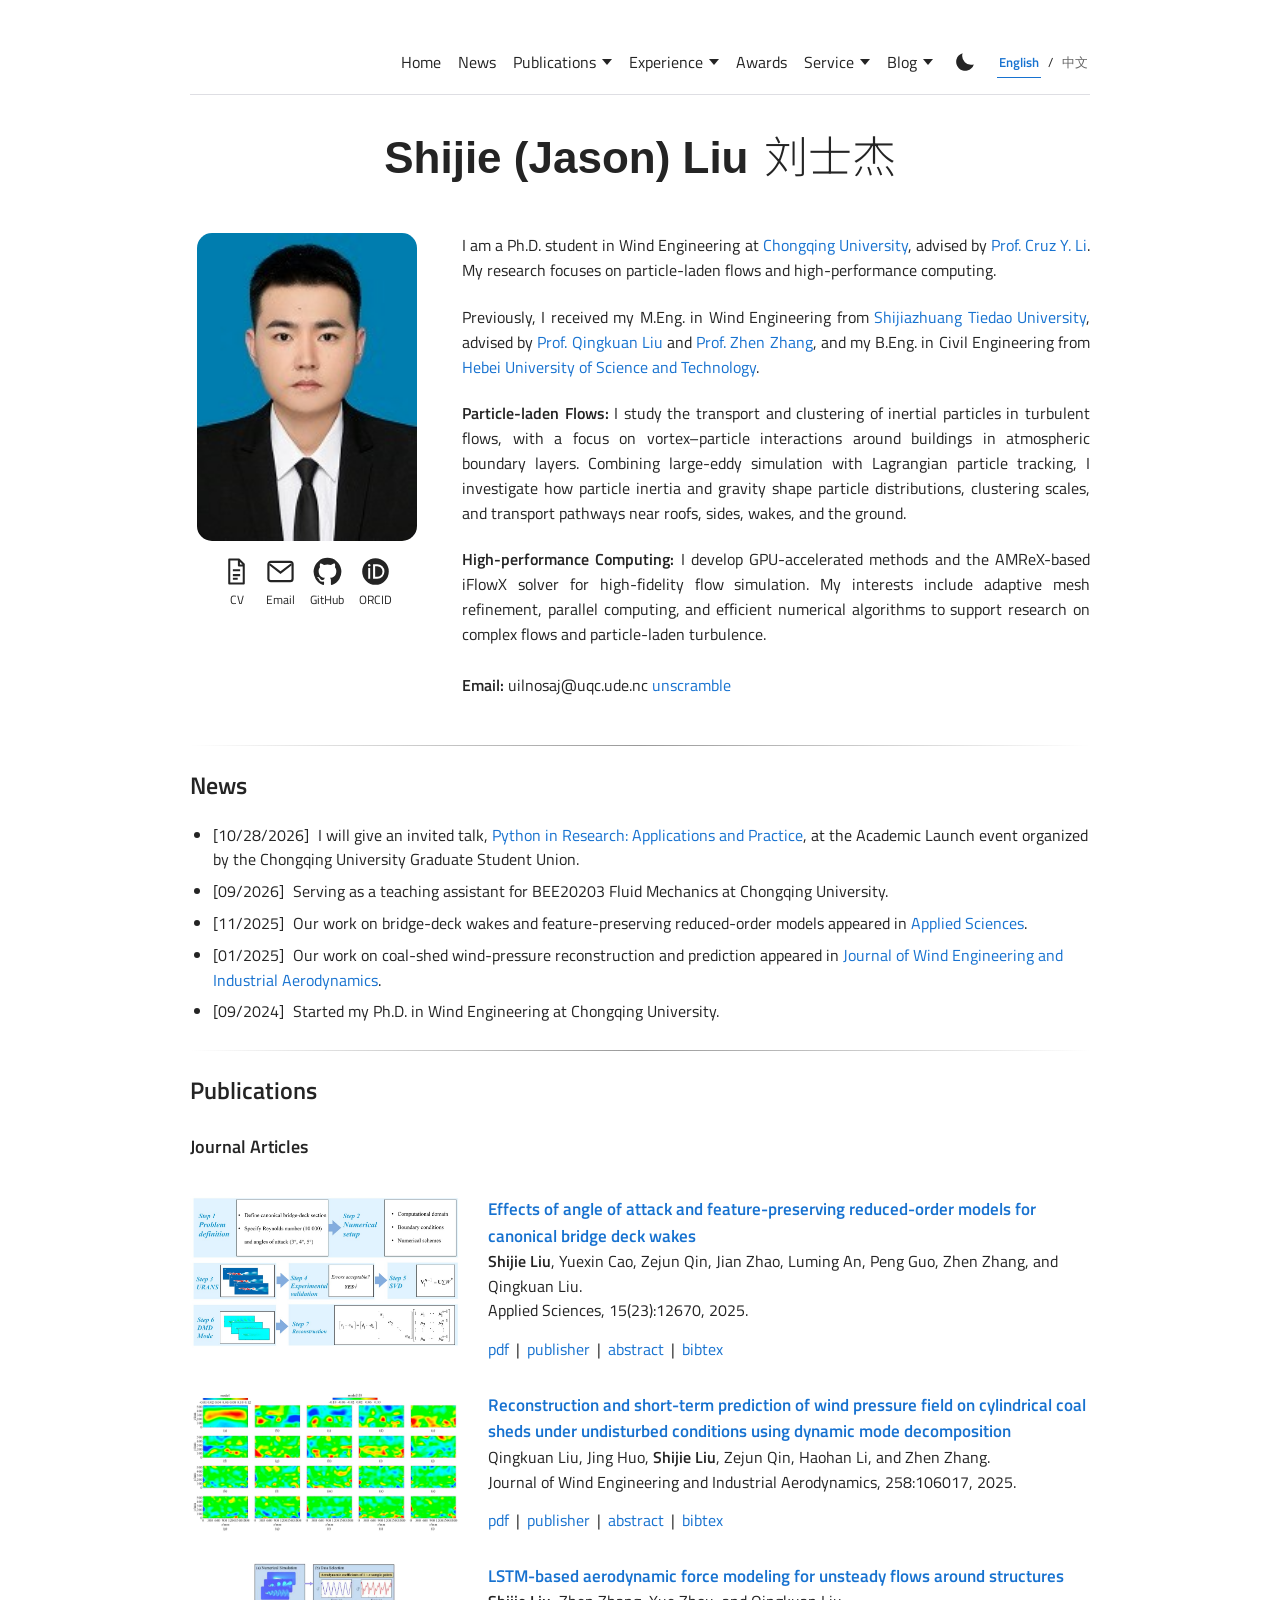
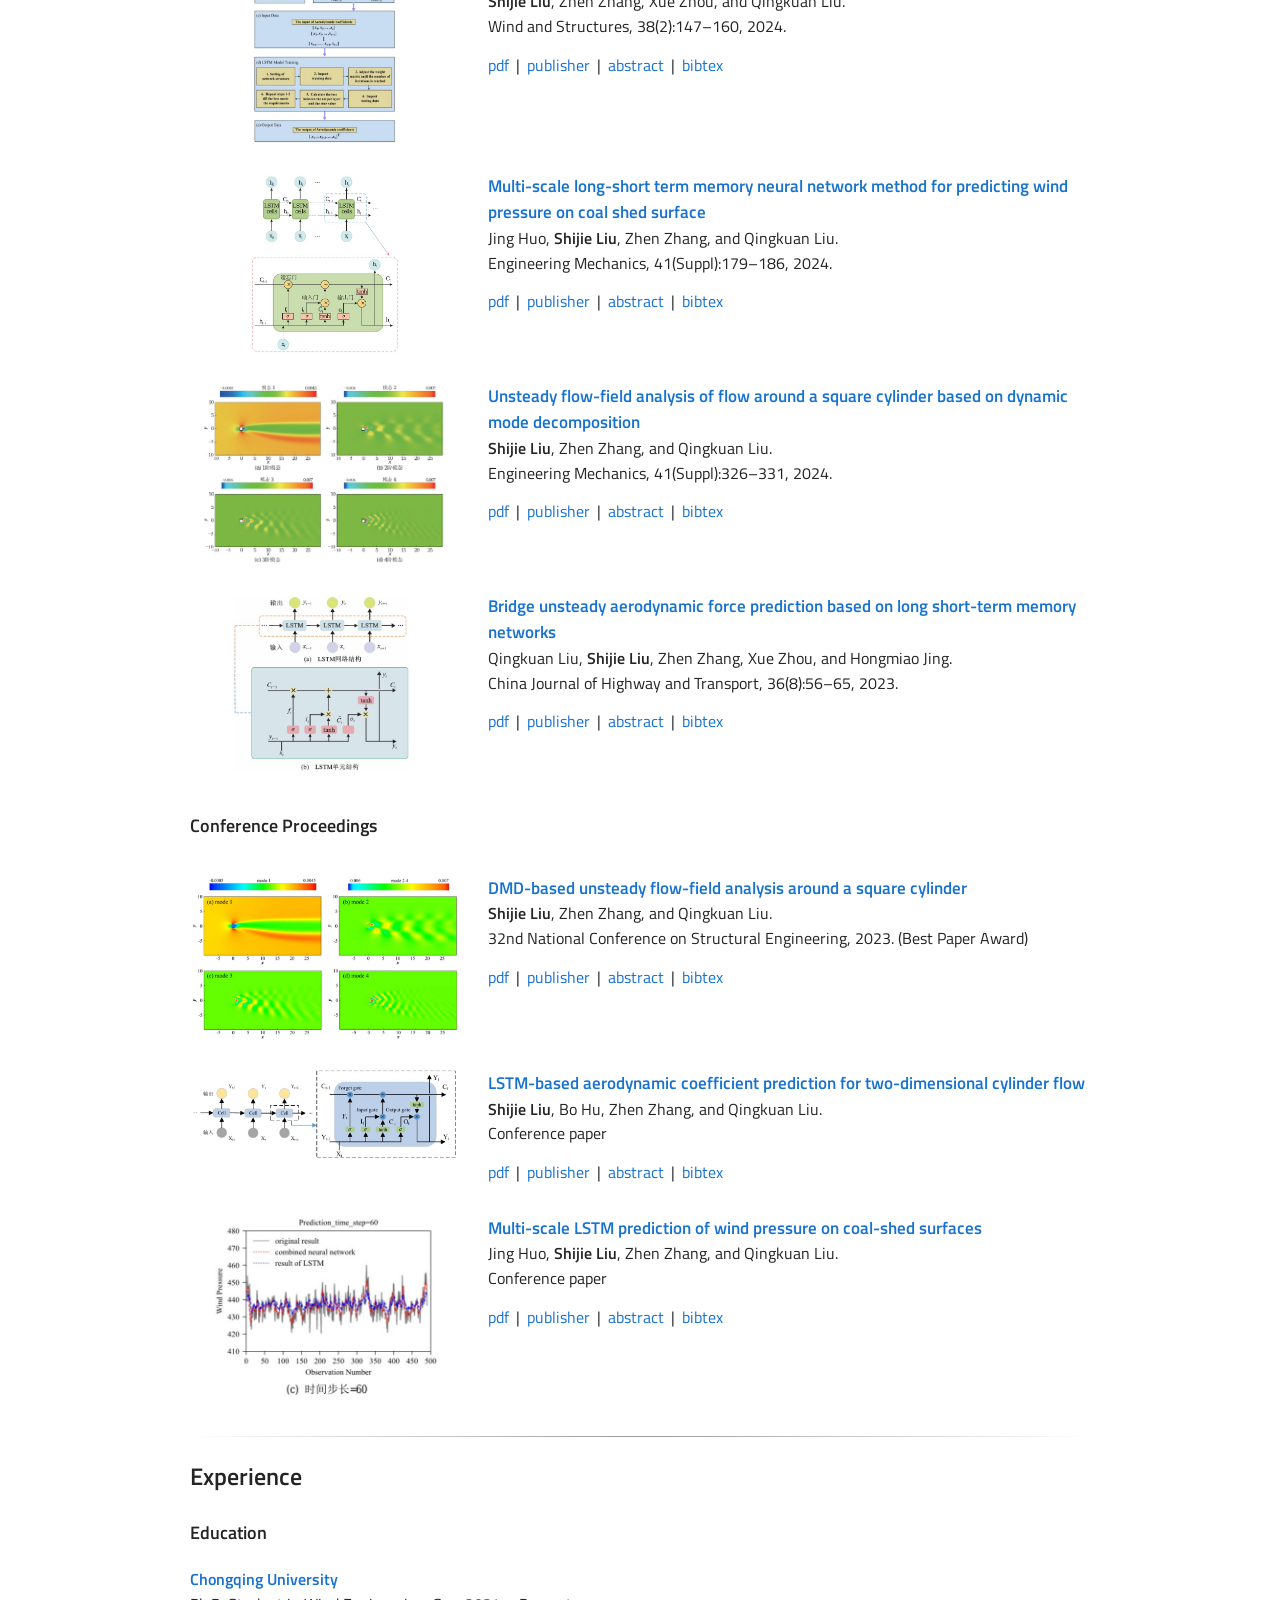
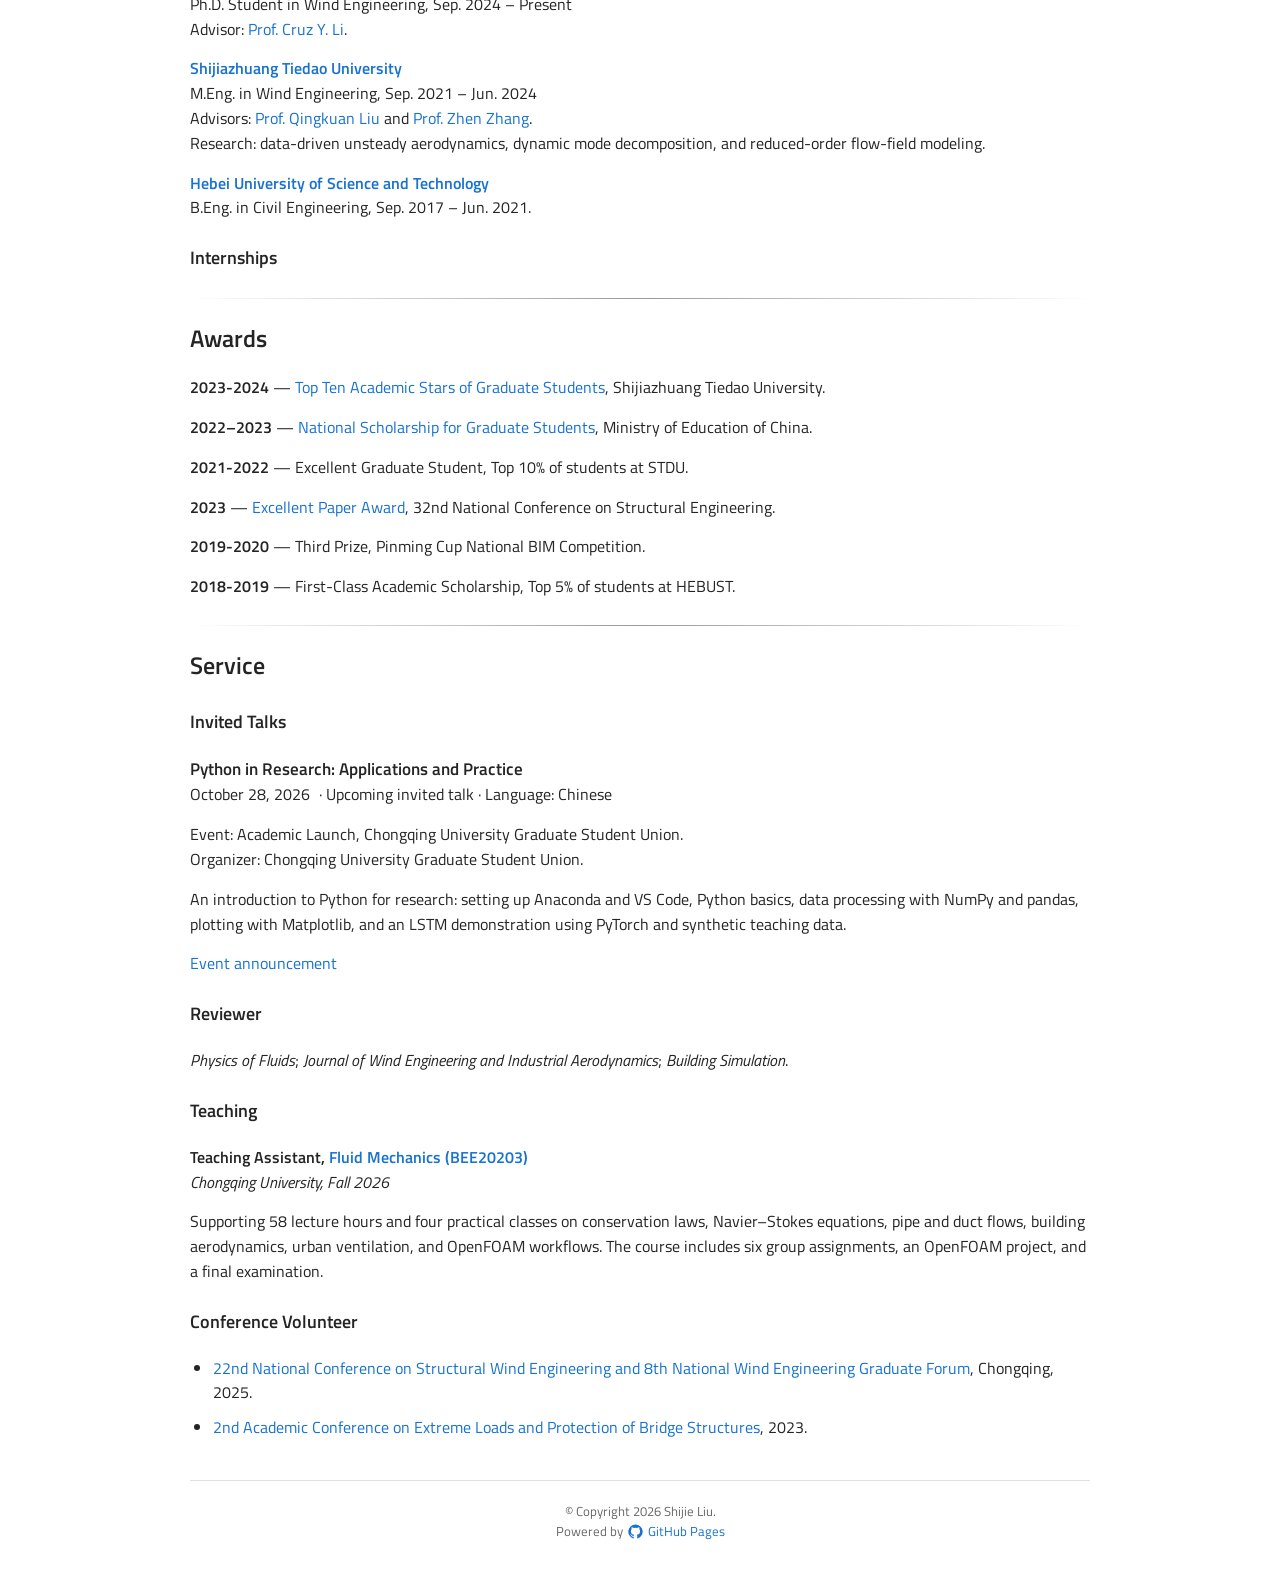
==== commit 9dfe675d: "Update research introduction for particle-laden flows and high-performance computing" ====
--- a/index.html
+++ b/index.html
@@ -7,18 +7,18 @@
 
     <meta name="author" content="Jason Shijie Liu">
     <meta name="viewport" content="width=device-width, initial-scale=1">
-    <meta name="description" content="Jason Shijie Liu - computational fluid dynamics, particle-laden flows, and bluff-body wakes.">
+    <meta name="description" content="Shijie Liu — particle-laden flows and high-performance computing; inertial-particle transport and clustering, GPU-accelerated simulation, and iFlowX.">
     <meta name="robots" content="index, follow">
     <meta name="google-site-verification" content="b5_Pmfn1jFFc0WGMvGClA1FOHCzGV97VLHAIjM2aM54">
     <meta property="og:title" content="Jason Shijie Liu">
     <meta property="og:site_name" content="Jason Shijie Liu">
-    <meta property="og:description" content="Doctoral researcher in computational fluid dynamics, particle-laden flows, and bluff-body wakes.">
+    <meta property="og:description" content="Research on particle-laden flows and high-performance computing, from vortex–particle interactions to GPU-accelerated simulation.">
     <meta property="og:type" content="website">
     <meta property="og:url" content="https://shijieliu.com/">
     <meta property="og:image" content="https://shijieliu.com/images/ShijieLiu.jpg">
     <meta name="twitter:card" content="summary">
     <meta name="twitter:title" content="Jason Shijie Liu">
-    <meta name="twitter:description" content="Computational fluid dynamics, particle-laden flows, and bluff-body wakes.">
+    <meta name="twitter:description" content="Particle-laden flows and high-performance computing: inertial-particle transport, clustering, and GPU-accelerated simulation.">
     <link rel="preconnect" href="https://fonts.googleapis.com">
     <link rel="preconnect" href="https://fonts.gstatic.com" crossorigin>
     <link href="https://fonts.googleapis.com/css2?family=Titillium+Web:wght@400;600&amp;display=swap" rel="stylesheet">
@@ -56,13 +56,8 @@
           "name": "Chongqing University"
         },
         "knowsAbout": [
-          "Computational fluid dynamics",
           "Particle-laden flows",
-          "Bluff-body wakes",
-          "Wind engineering",
-          "OpenFOAM",
-          "Reduced-order modeling",
-          "Dynamic mode decomposition"
+          "High-performance computing"
         ]
       }
     </script>
@@ -98,10 +93,10 @@
 <p class="profile-links"><a href="data/ShijieLiu-CV.pdf?v=20261027"><svg viewBox="0 0 24 24" aria-hidden="true" focusable="false"><path d="M6 2h8l4 4v16H6zM14 2v5h4M9 11h6M9 15h6M9 18h4" fill="none" stroke="currentColor" stroke-width="1.7" stroke-linejoin="round"/></svg><span data-zh="简历">CV</span></a><button class="email-reveal" type="button" aria-controls="contact-email" hidden><svg viewBox="0 0 24 24" aria-hidden="true" focusable="false"><rect x="2" y="4" width="20" height="16" rx="2" fill="none" stroke="currentColor" stroke-width="1.8"/><path d="m3 6 9 7 9-7" fill="none" stroke="currentColor" stroke-width="1.8"/></svg><span data-zh="邮箱">Email</span></button><a href="https://github.com/Jason-S-Liu"><svg viewBox="0 0 24 24" aria-hidden="true" focusable="false"><path fill="currentColor" d="M12 .7a11.5 11.5 0 0 0-3.64 22.41c.58.11.79-.25.79-.56v-2.23c-3.21.7-3.89-1.36-3.89-1.36-.52-1.33-1.28-1.68-1.28-1.68-1.05-.72.08-.7.08-.7 1.16.08 1.77 1.19 1.77 1.19 1.03 1.76 2.69 1.25 3.35.95.1-.74.4-1.25.73-1.54-2.56-.29-5.25-1.28-5.25-5.69 0-1.26.45-2.28 1.18-3.08-.12-.29-.51-1.46.11-3.05 0 0 .96-.31 3.16 1.18a10.96 10.96 0 0 1 5.75 0c2.2-1.49 3.16-1.18 3.16-1.18.62 1.59.23 2.76.11 3.05.74.8 1.18 1.82 1.18 3.08 0 4.42-2.7 5.39-5.27 5.68.41.36.78 1.06.78 2.14v3.24c0 .31.21.67.8.56A11.5 11.5 0 0 0 12 .7Z"/></svg><span>GitHub</span></a><a href="https://orcid.org/0009-0000-5048-2536"><svg viewBox="0 0 24 24" aria-hidden="true" focusable="false"><circle cx="12" cy="12" r="11" fill="currentColor"/><g fill="var(--page)"><circle cx="6.8" cy="6.8" r="1"/><path d="M6 9h1.6v9H6zM10 6h3.4a6 6 0 0 1 0 12H10zm1.7 1.6v8.8h1.7a4.4 4.4 0 0 0 0-8.8z" fill-rule="evenodd"/></g></svg><span>ORCID</span></a></p>
 </div>
 <div class="bio">
-<p>I am a Ph.D. student in Wind Engineering at <a href="https://www.cqu.edu.cn/">Chongqing University</a>, advised by <a href="https://civil.cqu.edu.cn/info/1873/17337.htm">Prof. Cruz Y. Li</a>. My research focuses on computational fluid dynamics, bluff-body aerodynamics, and particle-laden flows.</p>
-<p>Previously, I received my M.Eng. in Wind Engineering from <a href="https://www.stdu.edu.cn/">Shijiazhuang Tiedao University</a>, advised by <a href="https://yjs.stdu.edu.cn/supervisor?code=8604707">Prof. Qingkuan Liu</a> and <a href="https://yjs.stdu.edu.cn/supervisor?code=020210729">Prof. Zhen Zhang</a>, and my B.Eng. in Civil Engineering from <a href="https://www.hebust.edu.cn/">Hebei University of Science and Technology</a>.</p>
-<p><strong>Research Interest:</strong> <u>Vortex shedding</u>, <u>wake transition</u>, <u>turbulent transport</u>, and <u>inertial-particle clustering, void formation, and deposition</u>. I use high-fidelity simulation and Lagrangian particle tracking, and develop reduced-order and data-driven methods for flow reconstruction and aerodynamic prediction.</p>
-<p><strong>Research Question:</strong> How do coherent wake structures govern unsteady aerodynamic loads and the transport of inertial particles around bluff bodies?</p>
+<p id="profile-intro">I am a Ph.D. student in Wind Engineering at <a href="https://www.cqu.edu.cn/">Chongqing University</a>, advised by <a href="https://civil.cqu.edu.cn/info/1873/17337.htm">Prof. Cruz Y. Li</a>. My research focuses on particle-laden flows and high-performance computing.</p>
+<p id="profile-background">Previously, I received my M.Eng. in Wind Engineering from <a href="https://www.stdu.edu.cn/">Shijiazhuang Tiedao University</a>, advised by <a href="https://yjs.stdu.edu.cn/supervisor?code=8604707">Prof. Qingkuan Liu</a> and <a href="https://yjs.stdu.edu.cn/supervisor?code=020210729">Prof. Zhen Zhang</a>, and my B.Eng. in Civil Engineering from <a href="https://www.hebust.edu.cn/">Hebei University of Science and Technology</a>.</p>
+<p id="research-particles"><strong>Particle-laden Flows:</strong> I study the transport and clustering of inertial particles in turbulent flows, with a focus on vortex–particle interactions around buildings in atmospheric boundary layers. Combining large-eddy simulation with Lagrangian particle tracking, I investigate how particle inertia and gravity shape particle distributions, clustering scales, and transport pathways near roofs, sides, wakes, and the ground.</p>
+<p id="research-hpc"><strong>High-performance Computing:</strong> I develop GPU-accelerated methods and the AMReX-based iFlowX solver for high-fidelity flow simulation. My interests include adaptive mesh refinement, parallel computing, and efficient numerical algorithms to support research on complex flows and particle-laden turbulence.</p>
 <p class="contact-line"><strong id="contact-label">Email:</strong> <span id="contact-email" aria-live="polite"><button class="email-reveal" type="button" aria-controls="contact-email" hidden>unscramble</button></span><noscript>Enable JavaScript to reveal the email address, or see the CV.</noscript></p>
 </div>
 </header>
@@ -314,7 +309,7 @@
 </main>
 <script src="scripts/publications.js" defer></script>
 <script src="scripts/contact.js?v=20260914-unscramble" defer></script>
-<script src="scripts/translations.js?v=20261027-talk" defer></script>
-<script src="scripts/language.js?v=20260914" defer></script>
+<script src="scripts/translations.js?v=20261112-research" defer></script>
+<script src="scripts/language.js?v=20261112-research" defer></script>
 </body>
 </html>
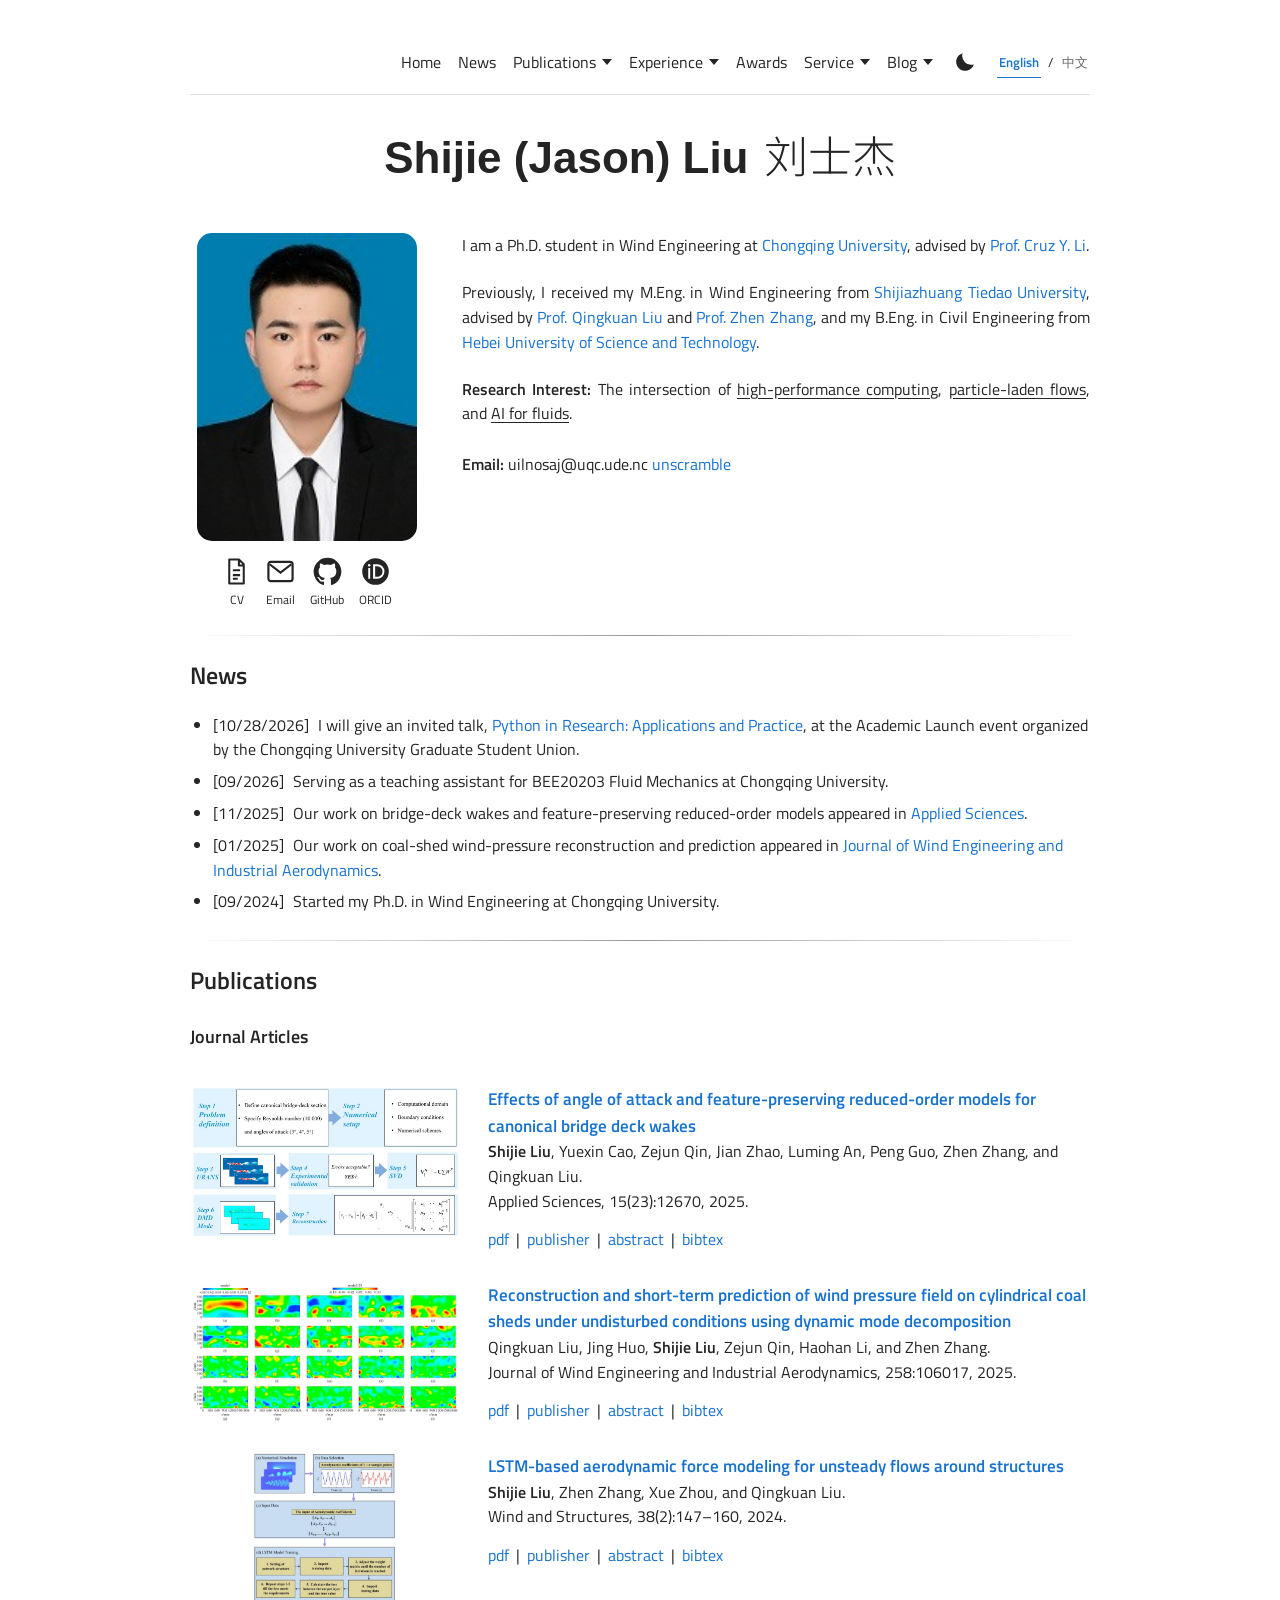
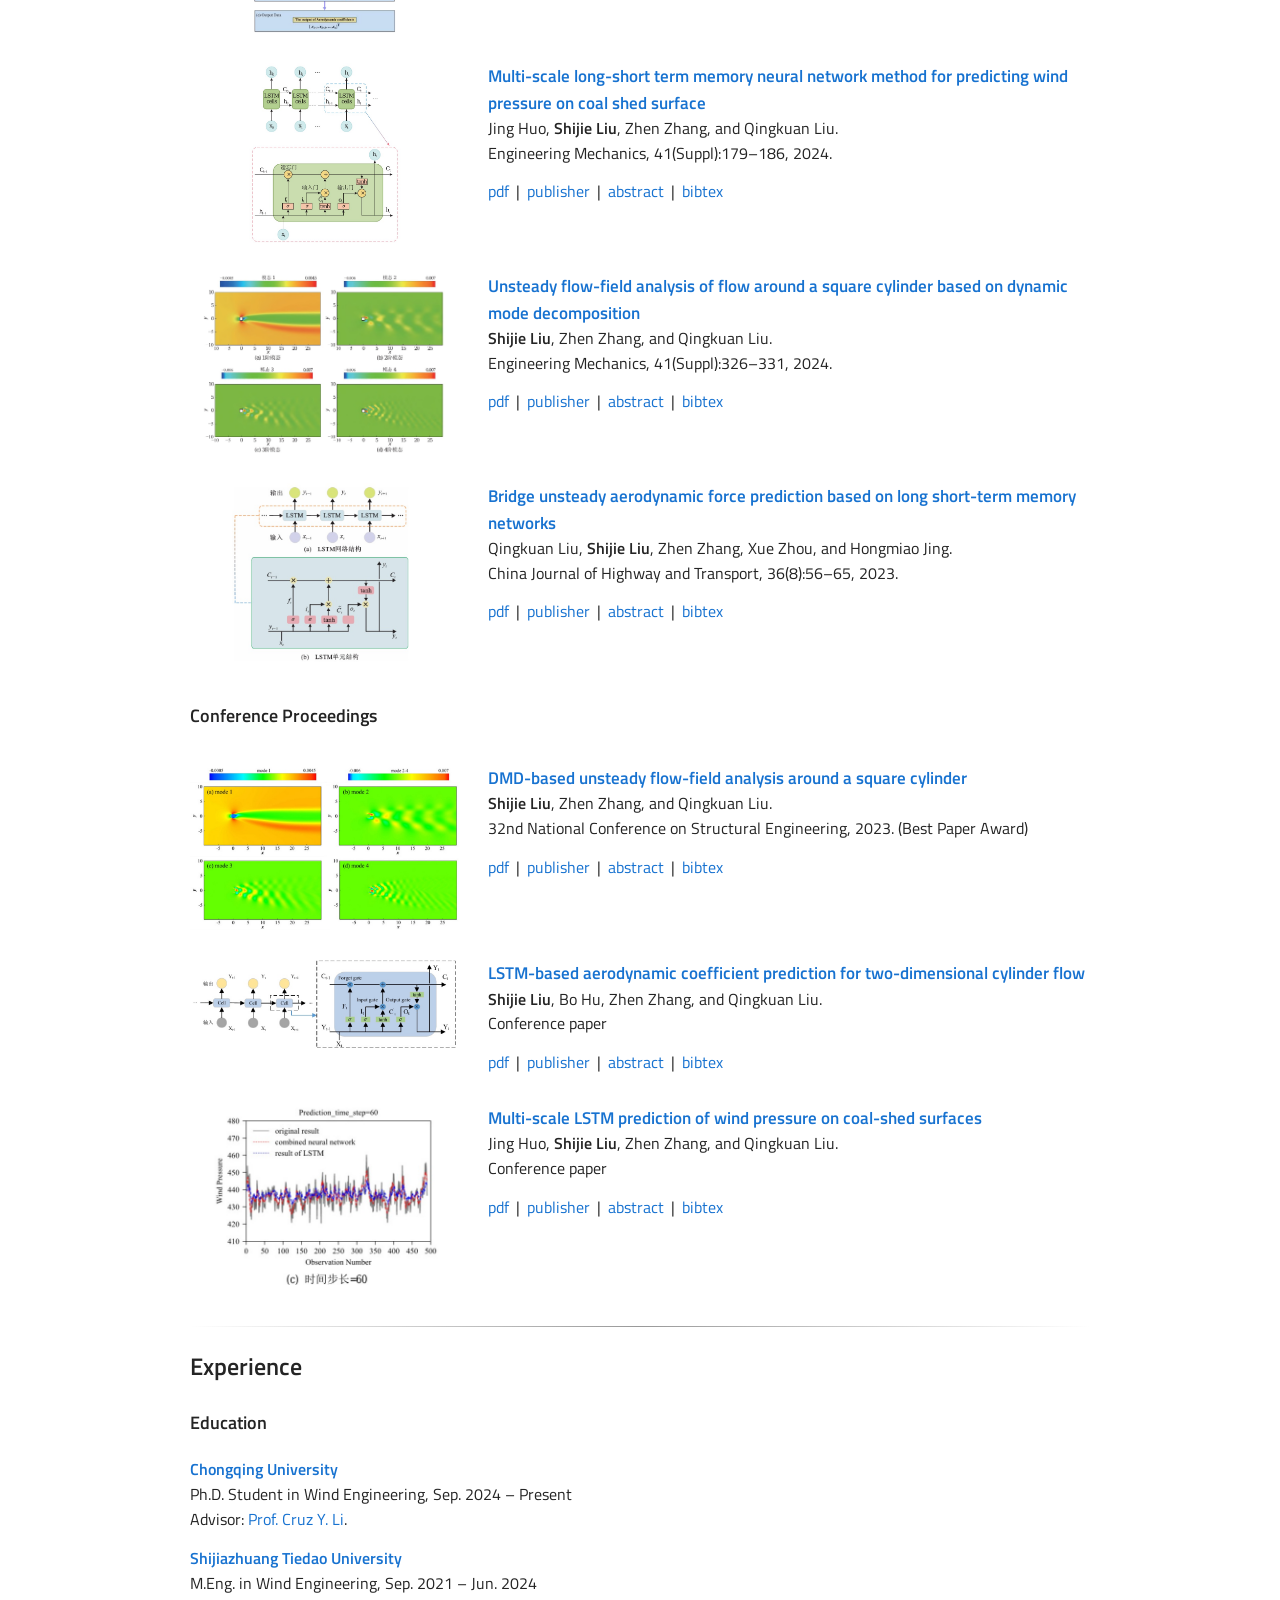
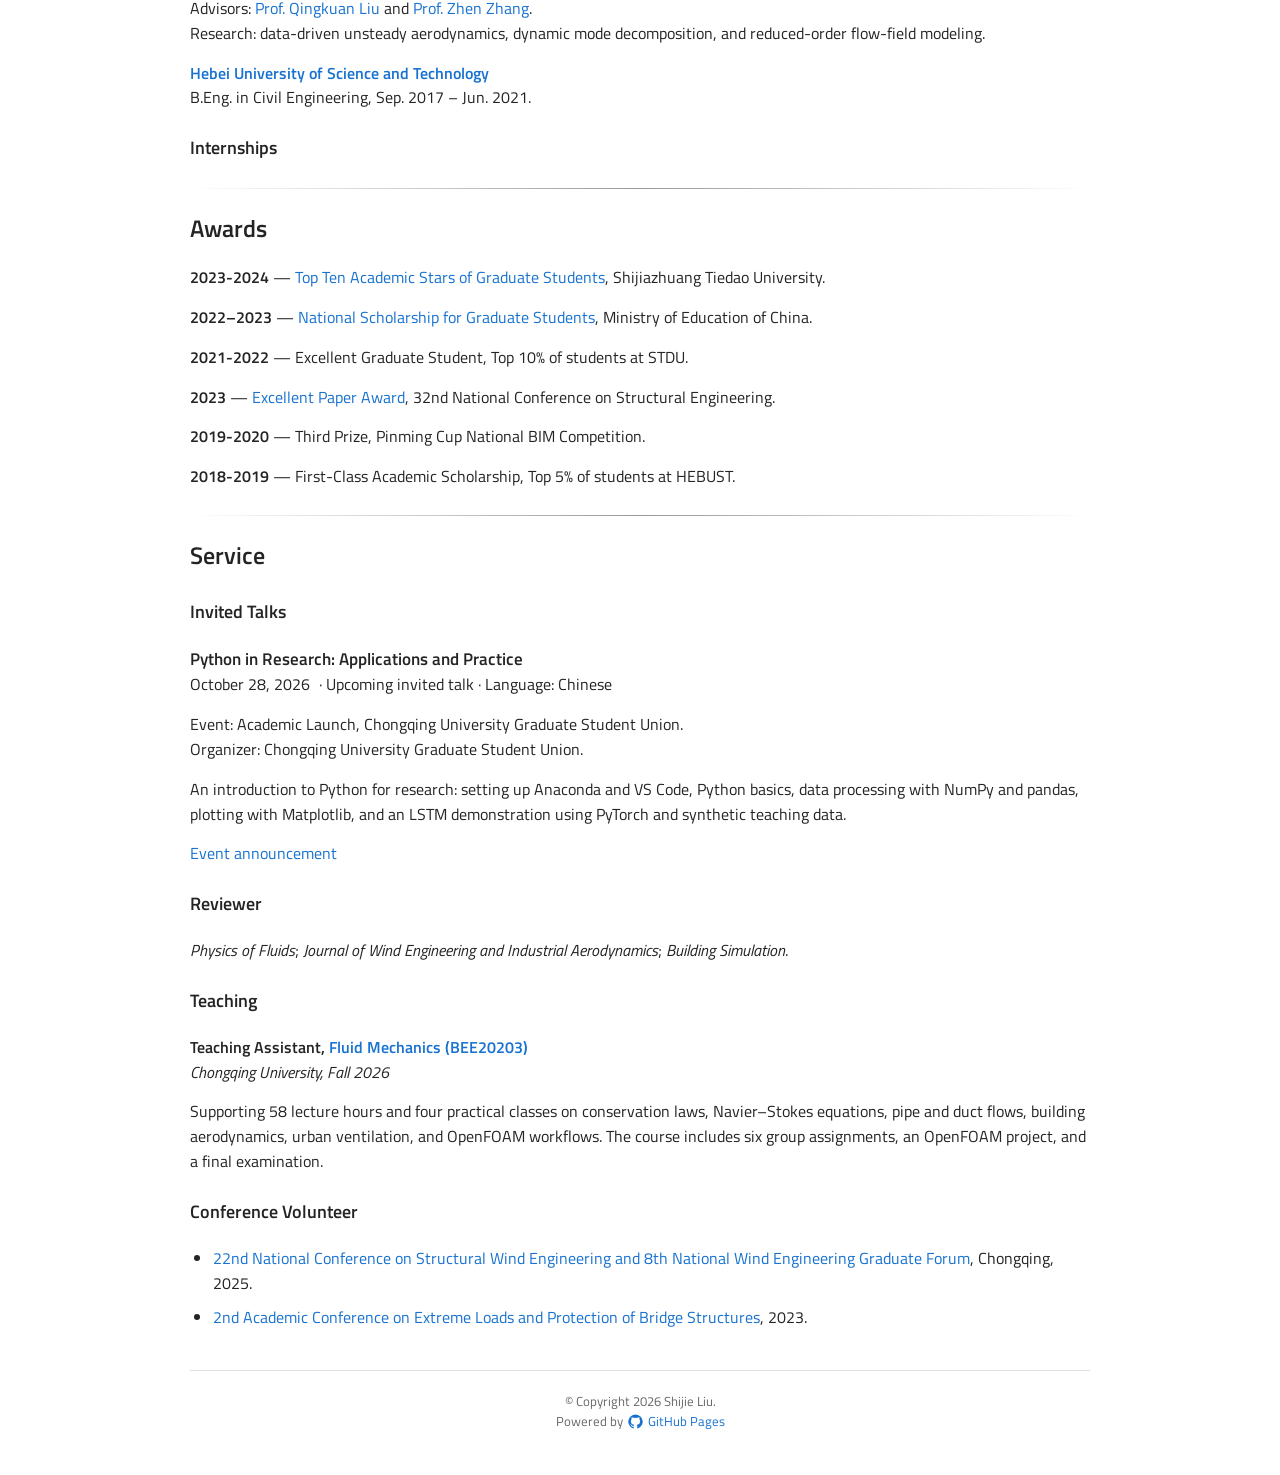
==== commit 2d9aa03d: "Summarize research interests in one sentence" ====
--- a/index.html
+++ b/index.html
@@ -7,18 +7,18 @@
 
     <meta name="author" content="Jason Shijie Liu">
     <meta name="viewport" content="width=device-width, initial-scale=1">
-    <meta name="description" content="Shijie Liu — particle-laden flows and high-performance computing; inertial-particle transport and clustering, GPU-accelerated simulation, and iFlowX.">
+    <meta name="description" content="Shijie Liu — high-performance computing, particle-laden flows, and AI for fluids.">
     <meta name="robots" content="index, follow">
     <meta name="google-site-verification" content="b5_Pmfn1jFFc0WGMvGClA1FOHCzGV97VLHAIjM2aM54">
     <meta property="og:title" content="Jason Shijie Liu">
     <meta property="og:site_name" content="Jason Shijie Liu">
-    <meta property="og:description" content="Research on particle-laden flows and high-performance computing, from vortex–particle interactions to GPU-accelerated simulation.">
+    <meta property="og:description" content="Shijie Liu — high-performance computing, particle-laden flows, and AI for fluids.">
     <meta property="og:type" content="website">
     <meta property="og:url" content="https://shijieliu.com/">
     <meta property="og:image" content="https://shijieliu.com/images/ShijieLiu.jpg">
     <meta name="twitter:card" content="summary">
     <meta name="twitter:title" content="Jason Shijie Liu">
-    <meta name="twitter:description" content="Particle-laden flows and high-performance computing: inertial-particle transport, clustering, and GPU-accelerated simulation.">
+    <meta name="twitter:description" content="Shijie Liu — high-performance computing, particle-laden flows, and AI for fluids.">
     <link rel="preconnect" href="https://fonts.googleapis.com">
     <link rel="preconnect" href="https://fonts.gstatic.com" crossorigin>
     <link href="https://fonts.googleapis.com/css2?family=Titillium+Web:wght@400;600&amp;display=swap" rel="stylesheet">
@@ -56,8 +56,9 @@
           "name": "Chongqing University"
         },
         "knowsAbout": [
+          "High-performance computing",
           "Particle-laden flows",
-          "High-performance computing"
+          "AI for fluids"
         ]
       }
     </script>
@@ -93,10 +94,9 @@
 <p class="profile-links"><a href="data/ShijieLiu-CV.pdf?v=20261027"><svg viewBox="0 0 24 24" aria-hidden="true" focusable="false"><path d="M6 2h8l4 4v16H6zM14 2v5h4M9 11h6M9 15h6M9 18h4" fill="none" stroke="currentColor" stroke-width="1.7" stroke-linejoin="round"/></svg><span data-zh="简历">CV</span></a><button class="email-reveal" type="button" aria-controls="contact-email" hidden><svg viewBox="0 0 24 24" aria-hidden="true" focusable="false"><rect x="2" y="4" width="20" height="16" rx="2" fill="none" stroke="currentColor" stroke-width="1.8"/><path d="m3 6 9 7 9-7" fill="none" stroke="currentColor" stroke-width="1.8"/></svg><span data-zh="邮箱">Email</span></button><a href="https://github.com/Jason-S-Liu"><svg viewBox="0 0 24 24" aria-hidden="true" focusable="false"><path fill="currentColor" d="M12 .7a11.5 11.5 0 0 0-3.64 22.41c.58.11.79-.25.79-.56v-2.23c-3.21.7-3.89-1.36-3.89-1.36-.52-1.33-1.28-1.68-1.28-1.68-1.05-.72.08-.7.08-.7 1.16.08 1.77 1.19 1.77 1.19 1.03 1.76 2.69 1.25 3.35.95.1-.74.4-1.25.73-1.54-2.56-.29-5.25-1.28-5.25-5.69 0-1.26.45-2.28 1.18-3.08-.12-.29-.51-1.46.11-3.05 0 0 .96-.31 3.16 1.18a10.96 10.96 0 0 1 5.75 0c2.2-1.49 3.16-1.18 3.16-1.18.62 1.59.23 2.76.11 3.05.74.8 1.18 1.82 1.18 3.08 0 4.42-2.7 5.39-5.27 5.68.41.36.78 1.06.78 2.14v3.24c0 .31.21.67.8.56A11.5 11.5 0 0 0 12 .7Z"/></svg><span>GitHub</span></a><a href="https://orcid.org/0009-0000-5048-2536"><svg viewBox="0 0 24 24" aria-hidden="true" focusable="false"><circle cx="12" cy="12" r="11" fill="currentColor"/><g fill="var(--page)"><circle cx="6.8" cy="6.8" r="1"/><path d="M6 9h1.6v9H6zM10 6h3.4a6 6 0 0 1 0 12H10zm1.7 1.6v8.8h1.7a4.4 4.4 0 0 0 0-8.8z" fill-rule="evenodd"/></g></svg><span>ORCID</span></a></p>
 </div>
 <div class="bio">
-<p id="profile-intro">I am a Ph.D. student in Wind Engineering at <a href="https://www.cqu.edu.cn/">Chongqing University</a>, advised by <a href="https://civil.cqu.edu.cn/info/1873/17337.htm">Prof. Cruz Y. Li</a>. My research focuses on particle-laden flows and high-performance computing.</p>
+<p id="profile-intro">I am a Ph.D. student in Wind Engineering at <a href="https://www.cqu.edu.cn/">Chongqing University</a>, advised by <a href="https://civil.cqu.edu.cn/info/1873/17337.htm">Prof. Cruz Y. Li</a>.</p>
 <p id="profile-background">Previously, I received my M.Eng. in Wind Engineering from <a href="https://www.stdu.edu.cn/">Shijiazhuang Tiedao University</a>, advised by <a href="https://yjs.stdu.edu.cn/supervisor?code=8604707">Prof. Qingkuan Liu</a> and <a href="https://yjs.stdu.edu.cn/supervisor?code=020210729">Prof. Zhen Zhang</a>, and my B.Eng. in Civil Engineering from <a href="https://www.hebust.edu.cn/">Hebei University of Science and Technology</a>.</p>
-<p id="research-particles"><strong>Particle-laden Flows:</strong> I study the transport and clustering of inertial particles in turbulent flows, with a focus on vortex–particle interactions around buildings in atmospheric boundary layers. Combining large-eddy simulation with Lagrangian particle tracking, I investigate how particle inertia and gravity shape particle distributions, clustering scales, and transport pathways near roofs, sides, wakes, and the ground.</p>
-<p id="research-hpc"><strong>High-performance Computing:</strong> I develop GPU-accelerated methods and the AMReX-based iFlowX solver for high-fidelity flow simulation. My interests include adaptive mesh refinement, parallel computing, and efficient numerical algorithms to support research on complex flows and particle-laden turbulence.</p>
+<p id="research-interest"><strong>Research Interest:</strong> The intersection of <u>high-performance computing</u>, <u>particle-laden flows</u>, and <u>AI for fluids</u>.</p>
 <p class="contact-line"><strong id="contact-label">Email:</strong> <span id="contact-email" aria-live="polite"><button class="email-reveal" type="button" aria-controls="contact-email" hidden>unscramble</button></span><noscript>Enable JavaScript to reveal the email address, or see the CV.</noscript></p>
 </div>
 </header>
@@ -309,7 +309,7 @@
 </main>
 <script src="scripts/publications.js" defer></script>
 <script src="scripts/contact.js?v=20260914-unscramble" defer></script>
-<script src="scripts/translations.js?v=20261112-research" defer></script>
-<script src="scripts/language.js?v=20261112-research" defer></script>
+<script src="scripts/translations.js?v=20261112-interests" defer></script>
+<script src="scripts/language.js?v=20261112-interests" defer></script>
 </body>
 </html>
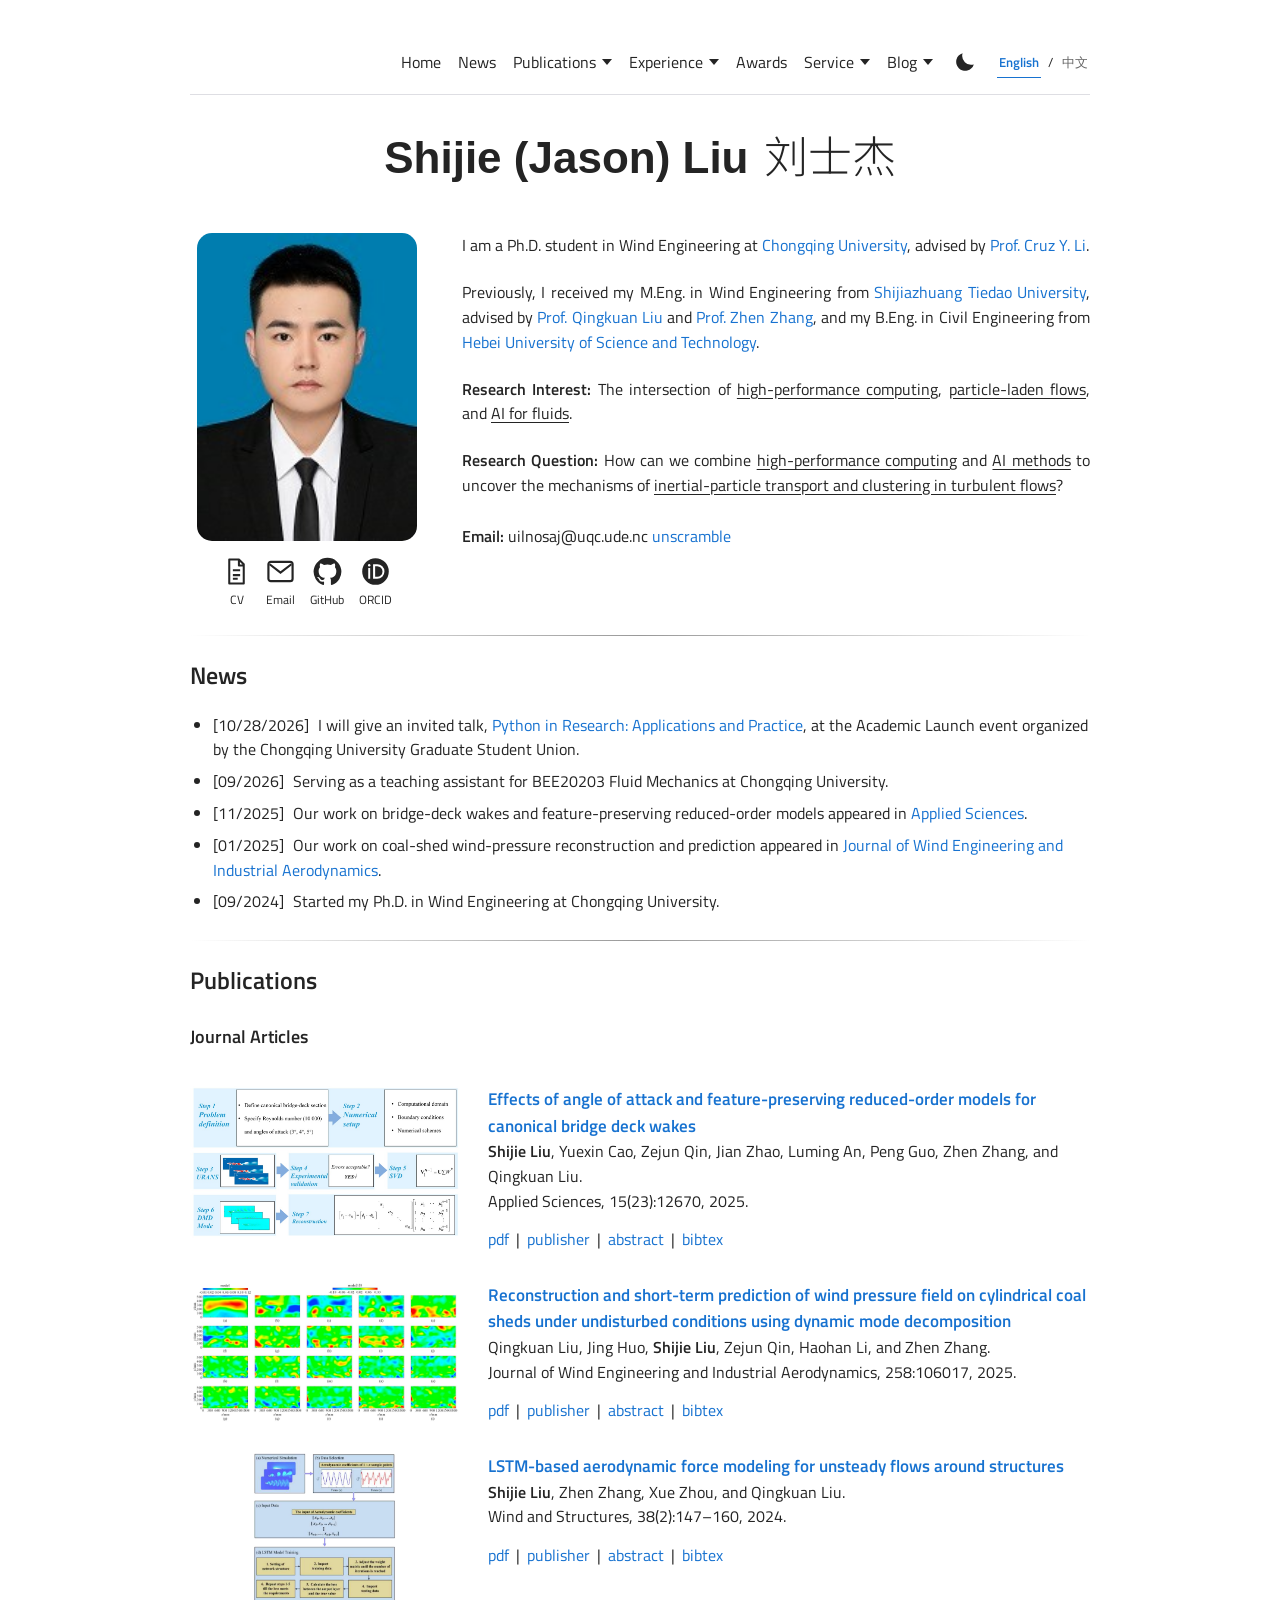
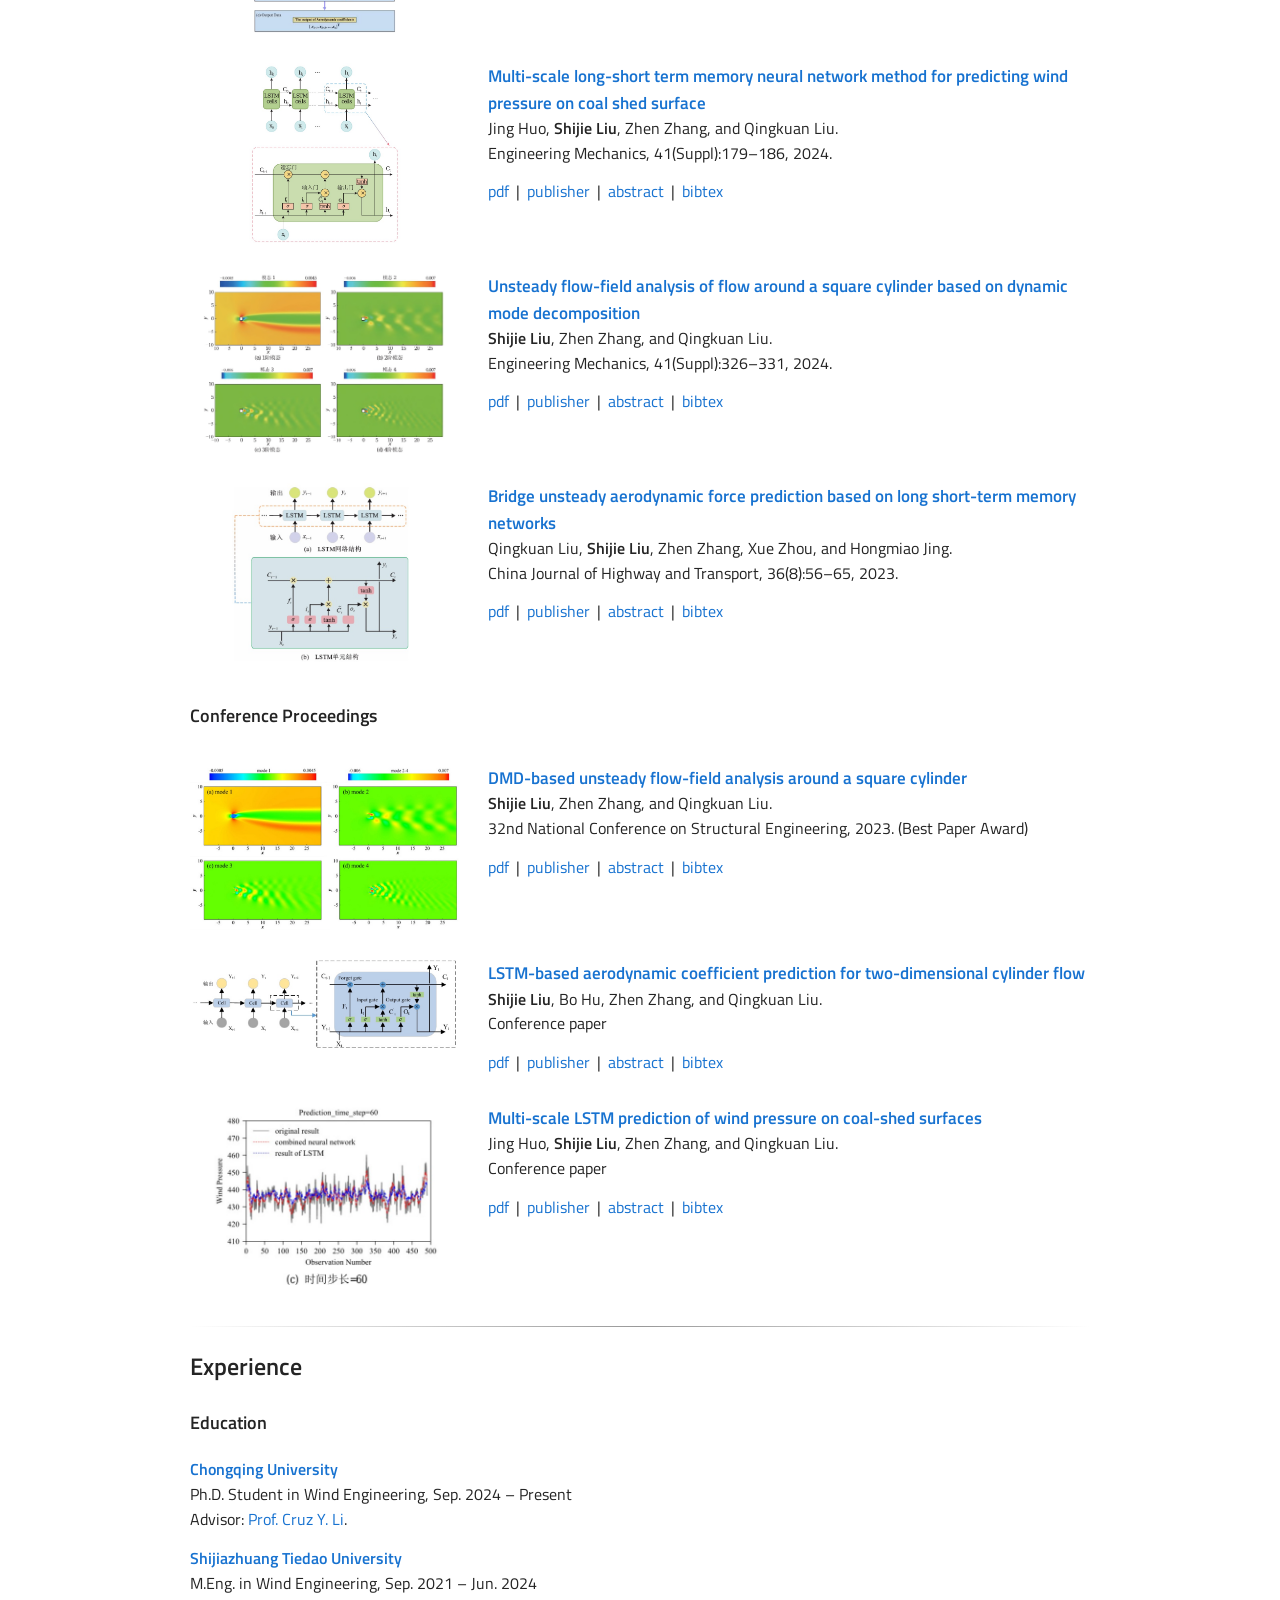
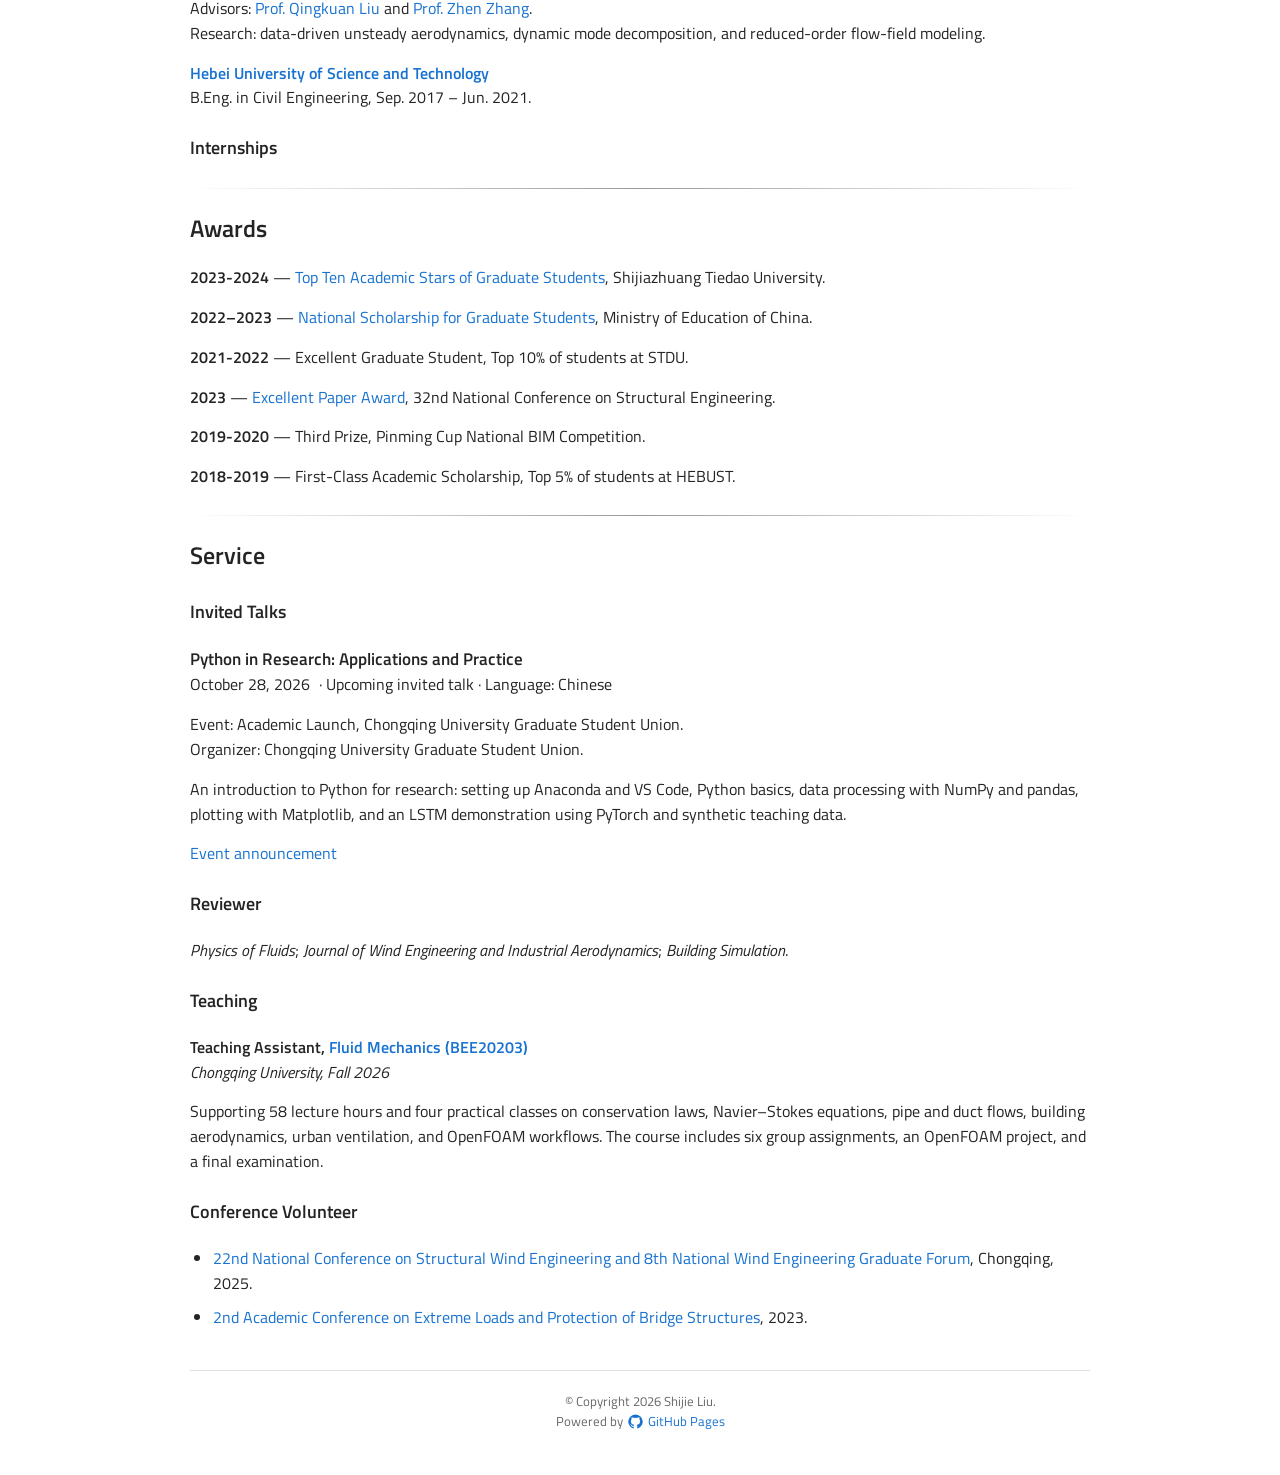
==== commit 77375649: "Add concise bilingual research question below research interests" ====
--- a/index.html
+++ b/index.html
@@ -97,6 +97,7 @@
 <p id="profile-intro">I am a Ph.D. student in Wind Engineering at <a href="https://www.cqu.edu.cn/">Chongqing University</a>, advised by <a href="https://civil.cqu.edu.cn/info/1873/17337.htm">Prof. Cruz Y. Li</a>.</p>
 <p id="profile-background">Previously, I received my M.Eng. in Wind Engineering from <a href="https://www.stdu.edu.cn/">Shijiazhuang Tiedao University</a>, advised by <a href="https://yjs.stdu.edu.cn/supervisor?code=8604707">Prof. Qingkuan Liu</a> and <a href="https://yjs.stdu.edu.cn/supervisor?code=020210729">Prof. Zhen Zhang</a>, and my B.Eng. in Civil Engineering from <a href="https://www.hebust.edu.cn/">Hebei University of Science and Technology</a>.</p>
 <p id="research-interest"><strong>Research Interest:</strong> The intersection of <u>high-performance computing</u>, <u>particle-laden flows</u>, and <u>AI for fluids</u>.</p>
+<p id="research-question"><strong>Research Question:</strong> How can we combine <u>high-performance computing</u> and <u>AI methods</u> to uncover the mechanisms of <u>inertial-particle transport and clustering in turbulent flows</u>?</p>
 <p class="contact-line"><strong id="contact-label">Email:</strong> <span id="contact-email" aria-live="polite"><button class="email-reveal" type="button" aria-controls="contact-email" hidden>unscramble</button></span><noscript>Enable JavaScript to reveal the email address, or see the CV.</noscript></p>
 </div>
 </header>
@@ -309,7 +310,7 @@
 </main>
 <script src="scripts/publications.js" defer></script>
 <script src="scripts/contact.js?v=20260914-unscramble" defer></script>
-<script src="scripts/translations.js?v=20261112-interests" defer></script>
+<script src="scripts/translations.js?v=20261112-question" defer></script>
 <script src="scripts/language.js?v=20261112-interests" defer></script>
 </body>
 </html>
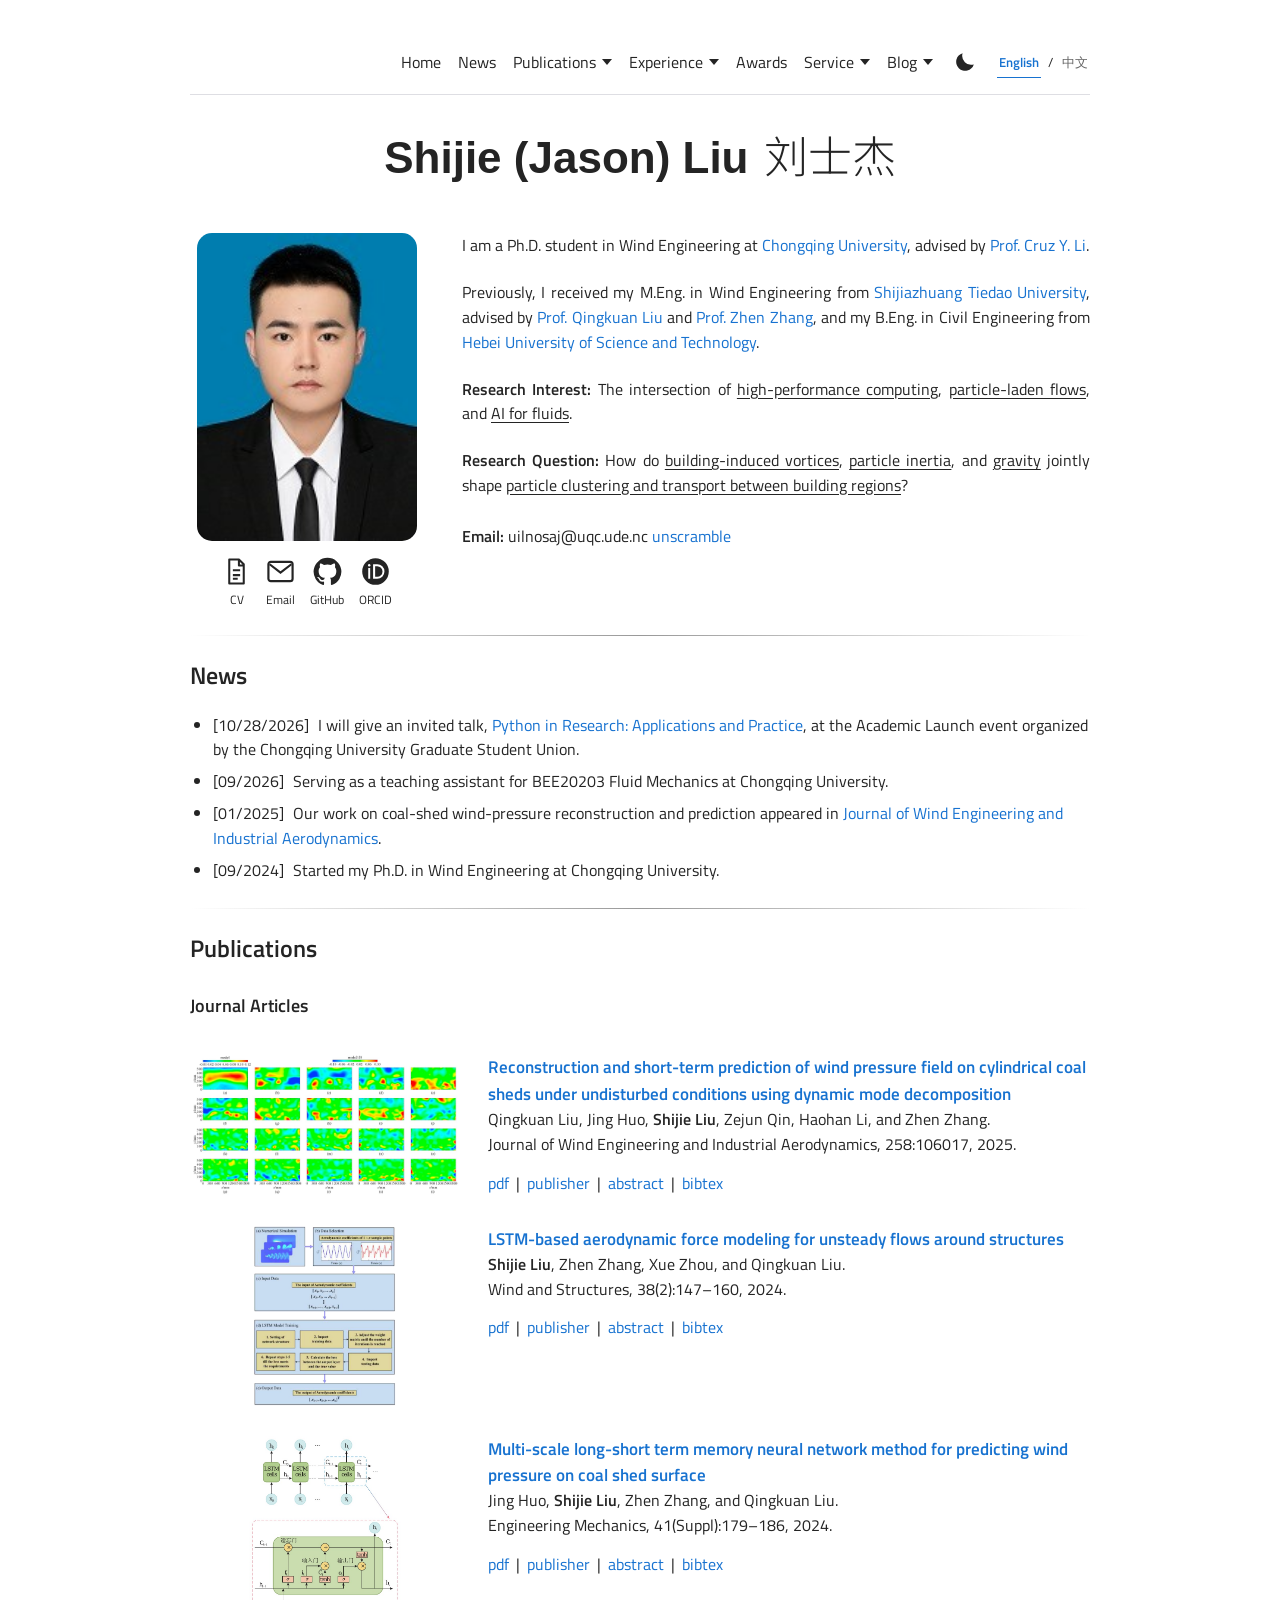
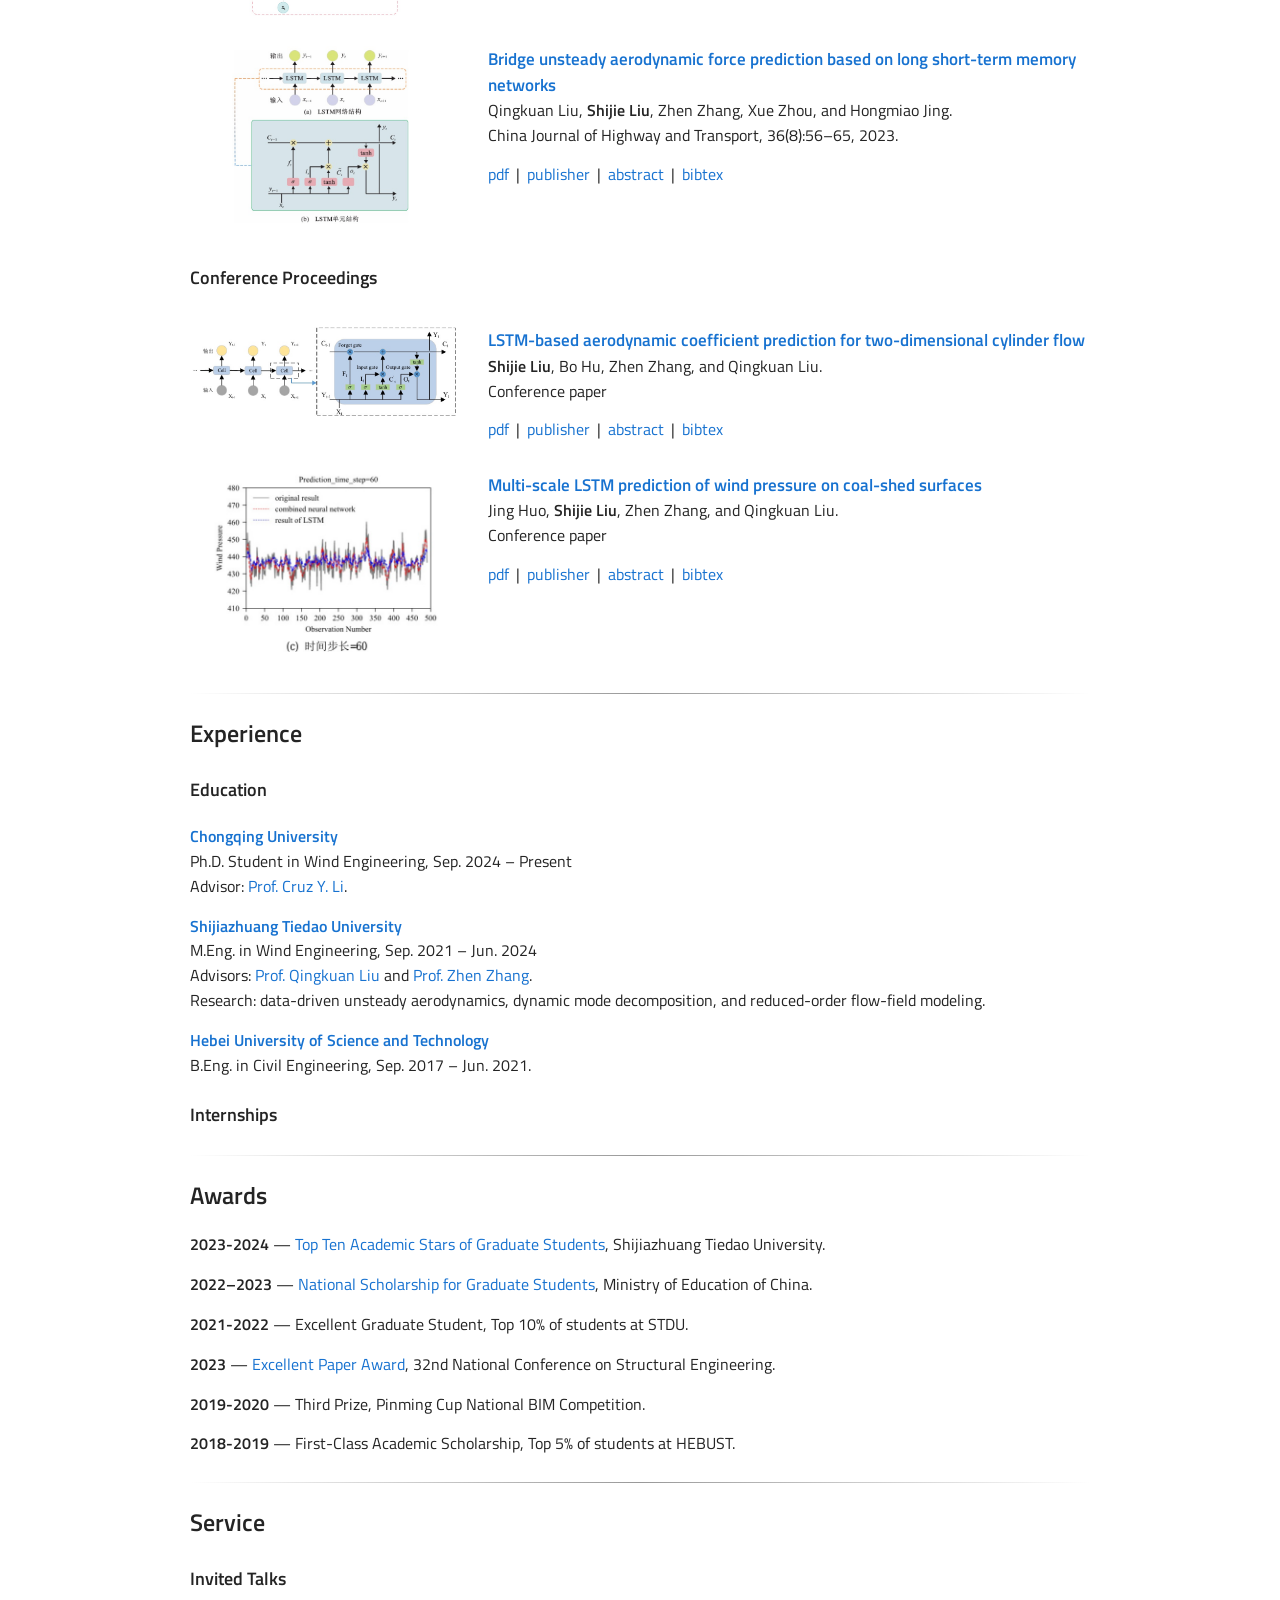
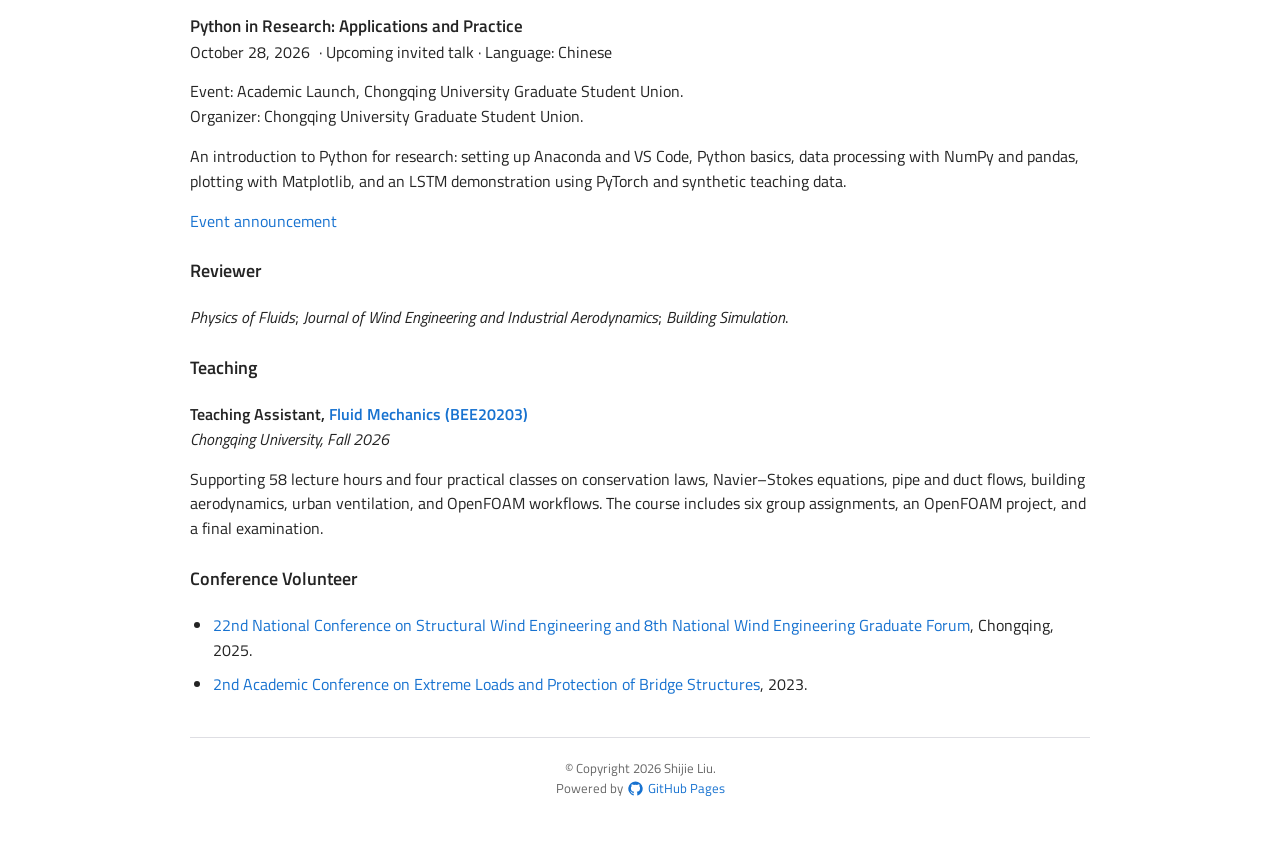
==== commit e1027af1: "Update research question and remove selected publications" ====
--- a/index.html
+++ b/index.html
@@ -91,39 +91,21 @@
 <h1><strong class="name-english">Shijie (Jason) Liu</strong> <span class="name-chinese" lang="zh">刘士杰</span></h1>
 <div class="profile-card">
 <a href="images/ShijieLiu.jpg"><img class="portrait" src="images/ShijieLiu.jpg" width="150" height="210" alt="Portrait of Shijie Liu"></a>
-<p class="profile-links"><a href="data/ShijieLiu-CV.pdf?v=20261027"><svg viewBox="0 0 24 24" aria-hidden="true" focusable="false"><path d="M6 2h8l4 4v16H6zM14 2v5h4M9 11h6M9 15h6M9 18h4" fill="none" stroke="currentColor" stroke-width="1.7" stroke-linejoin="round"/></svg><span data-zh="简历">CV</span></a><button class="email-reveal" type="button" aria-controls="contact-email" hidden><svg viewBox="0 0 24 24" aria-hidden="true" focusable="false"><rect x="2" y="4" width="20" height="16" rx="2" fill="none" stroke="currentColor" stroke-width="1.8"/><path d="m3 6 9 7 9-7" fill="none" stroke="currentColor" stroke-width="1.8"/></svg><span data-zh="邮箱">Email</span></button><a href="https://github.com/Jason-S-Liu"><svg viewBox="0 0 24 24" aria-hidden="true" focusable="false"><path fill="currentColor" d="M12 .7a11.5 11.5 0 0 0-3.64 22.41c.58.11.79-.25.79-.56v-2.23c-3.21.7-3.89-1.36-3.89-1.36-.52-1.33-1.28-1.68-1.28-1.68-1.05-.72.08-.7.08-.7 1.16.08 1.77 1.19 1.77 1.19 1.03 1.76 2.69 1.25 3.35.95.1-.74.4-1.25.73-1.54-2.56-.29-5.25-1.28-5.25-5.69 0-1.26.45-2.28 1.18-3.08-.12-.29-.51-1.46.11-3.05 0 0 .96-.31 3.16 1.18a10.96 10.96 0 0 1 5.75 0c2.2-1.49 3.16-1.18 3.16-1.18.62 1.59.23 2.76.11 3.05.74.8 1.18 1.82 1.18 3.08 0 4.42-2.7 5.39-5.27 5.68.41.36.78 1.06.78 2.14v3.24c0 .31.21.67.8.56A11.5 11.5 0 0 0 12 .7Z"/></svg><span>GitHub</span></a><a href="https://orcid.org/0009-0000-5048-2536"><svg viewBox="0 0 24 24" aria-hidden="true" focusable="false"><circle cx="12" cy="12" r="11" fill="currentColor"/><g fill="var(--page)"><circle cx="6.8" cy="6.8" r="1"/><path d="M6 9h1.6v9H6zM10 6h3.4a6 6 0 0 1 0 12H10zm1.7 1.6v8.8h1.7a4.4 4.4 0 0 0 0-8.8z" fill-rule="evenodd"/></g></svg><span>ORCID</span></a></p>
+<p class="profile-links"><a href="data/ShijieLiu-CV.pdf?v=20261117"><svg viewBox="0 0 24 24" aria-hidden="true" focusable="false"><path d="M6 2h8l4 4v16H6zM14 2v5h4M9 11h6M9 15h6M9 18h4" fill="none" stroke="currentColor" stroke-width="1.7" stroke-linejoin="round"/></svg><span data-zh="简历">CV</span></a><button class="email-reveal" type="button" aria-controls="contact-email" hidden><svg viewBox="0 0 24 24" aria-hidden="true" focusable="false"><rect x="2" y="4" width="20" height="16" rx="2" fill="none" stroke="currentColor" stroke-width="1.8"/><path d="m3 6 9 7 9-7" fill="none" stroke="currentColor" stroke-width="1.8"/></svg><span data-zh="邮箱">Email</span></button><a href="https://github.com/Jason-S-Liu"><svg viewBox="0 0 24 24" aria-hidden="true" focusable="false"><path fill="currentColor" d="M12 .7a11.5 11.5 0 0 0-3.64 22.41c.58.11.79-.25.79-.56v-2.23c-3.21.7-3.89-1.36-3.89-1.36-.52-1.33-1.28-1.68-1.28-1.68-1.05-.72.08-.7.08-.7 1.16.08 1.77 1.19 1.77 1.19 1.03 1.76 2.69 1.25 3.35.95.1-.74.4-1.25.73-1.54-2.56-.29-5.25-1.28-5.25-5.69 0-1.26.45-2.28 1.18-3.08-.12-.29-.51-1.46.11-3.05 0 0 .96-.31 3.16 1.18a10.96 10.96 0 0 1 5.75 0c2.2-1.49 3.16-1.18 3.16-1.18.62 1.59.23 2.76.11 3.05.74.8 1.18 1.82 1.18 3.08 0 4.42-2.7 5.39-5.27 5.68.41.36.78 1.06.78 2.14v3.24c0 .31.21.67.8.56A11.5 11.5 0 0 0 12 .7Z"/></svg><span>GitHub</span></a><a href="https://orcid.org/0009-0000-5048-2536"><svg viewBox="0 0 24 24" aria-hidden="true" focusable="false"><circle cx="12" cy="12" r="11" fill="currentColor"/><g fill="var(--page)"><circle cx="6.8" cy="6.8" r="1"/><path d="M6 9h1.6v9H6zM10 6h3.4a6 6 0 0 1 0 12H10zm1.7 1.6v8.8h1.7a4.4 4.4 0 0 0 0-8.8z" fill-rule="evenodd"/></g></svg><span>ORCID</span></a></p>
 </div>
 <div class="bio">
 <p id="profile-intro">I am a Ph.D. student in Wind Engineering at <a href="https://www.cqu.edu.cn/">Chongqing University</a>, advised by <a href="https://civil.cqu.edu.cn/info/1873/17337.htm">Prof. Cruz Y. Li</a>.</p>
 <p id="profile-background">Previously, I received my M.Eng. in Wind Engineering from <a href="https://www.stdu.edu.cn/">Shijiazhuang Tiedao University</a>, advised by <a href="https://yjs.stdu.edu.cn/supervisor?code=8604707">Prof. Qingkuan Liu</a> and <a href="https://yjs.stdu.edu.cn/supervisor?code=020210729">Prof. Zhen Zhang</a>, and my B.Eng. in Civil Engineering from <a href="https://www.hebust.edu.cn/">Hebei University of Science and Technology</a>.</p>
 <p id="research-interest"><strong>Research Interest:</strong> The intersection of <u>high-performance computing</u>, <u>particle-laden flows</u>, and <u>AI for fluids</u>.</p>
-<p id="research-question"><strong>Research Question:</strong> How can we combine <u>high-performance computing</u> and <u>AI methods</u> to uncover the mechanisms of <u>inertial-particle transport and clustering in turbulent flows</u>?</p>
+<p id="research-question"><strong>Research Question:</strong> How do <u>building-induced vortices</u>, <u>particle inertia</u>, and <u>gravity</u> jointly shape <u>particle clustering and transport between building regions</u>?</p>
 <p class="contact-line"><strong id="contact-label">Email:</strong> <span id="contact-email" aria-live="polite"><button class="email-reveal" type="button" aria-controls="contact-email" hidden>unscramble</button></span><noscript>Enable JavaScript to reveal the email address, or see the CV.</noscript></p>
 </div>
 </header>
 <section id="news" aria-labelledby="news-heading"><h2 id="news-heading">News</h2>
-<ul class="news-list"><li id="news-python-talk" data-zh="&lt;time datetime=&quot;2026-10-28&quot;&gt;[2026/10/28]&lt;/time&gt; 将在重庆大学研究生会主办的“学术启航”活动中受邀作报告：&lt;a href=&quot;#python-research-talk&quot;&gt;《Python在科研中的应用与实践》&lt;/a&gt;。"><time datetime="2026-10-28">[10/28/2026]</time> I will give an invited talk, <a href="#python-research-talk">Python in Research: Applications and Practice</a>, at the Academic Launch event organized by the Chongqing University Graduate Student Union.</li><li id="news-item-1"><time datetime="2026-09">[09/2026]</time> Serving as a teaching assistant for BEE20203 Fluid Mechanics at Chongqing University.</li><li id="news-item-2"><time datetime="2025-11">[11/2025]</time> Our work on bridge-deck wakes and feature-preserving reduced-order models appeared in <a href="#j5">Applied Sciences</a>.</li><li id="news-item-3"><time datetime="2025-01">[01/2025]</time> Our work on coal-shed wind-pressure reconstruction and prediction appeared in <a href="#j4">Journal of Wind Engineering and Industrial Aerodynamics</a>.</li><li id="news-item-4"><time datetime="2024-09">[09/2024]</time> Started my Ph.D. in Wind Engineering at Chongqing University.</li></ul>
+<ul class="news-list"><li id="news-python-talk" data-zh="&lt;time datetime=&quot;2026-10-28&quot;&gt;[2026/10/28]&lt;/time&gt; 将在重庆大学研究生会主办的“学术启航”活动中受邀作报告：&lt;a href=&quot;#python-research-talk&quot;&gt;《Python在科研中的应用与实践》&lt;/a&gt;。"><time datetime="2026-10-28">[10/28/2026]</time> I will give an invited talk, <a href="#python-research-talk">Python in Research: Applications and Practice</a>, at the Academic Launch event organized by the Chongqing University Graduate Student Union.</li><li id="news-item-1"><time datetime="2026-09">[09/2026]</time> Serving as a teaching assistant for BEE20203 Fluid Mechanics at Chongqing University.</li><li id="news-item-3"><time datetime="2025-01">[01/2025]</time> Our work on coal-shed wind-pressure reconstruction and prediction appeared in <a href="#j4">Journal of Wind Engineering and Industrial Aerodynamics</a>.</li><li id="news-item-4"><time datetime="2024-09">[09/2024]</time> Started my Ph.D. in Wind Engineering at Chongqing University.</li></ul>
 </section>
 <section id="publications" aria-labelledby="publications-heading"><h2 id="publications-heading">Publications</h2>
 <h3 id="journal-articles">Journal Articles</h3>
-<article class="publication" id="j5">
-<a class="paper-preview" href="data/J5-applsci-15-12670-v4.pdf" aria-label="Read PDF: Effects of angle of attack and feature-preserving reduced-order models for canonical bridge deck wakes"><img src="images/publications/J5-figure.jpg" width="1070" height="602" loading="lazy" alt="Figure 1: research workflow from URANS simulation to DMD reconstruction"></a>
-<div class="paper-copy"><h4 lang="en"><a href="https://doi.org/10.3390/app152312670">Effects of angle of attack and feature-preserving reduced-order models for canonical bridge deck wakes</a></h4>
-<p class="authors" lang="en"><strong>Shijie Liu</strong>, Yuexin Cao, Zejun Qin, Jian Zhao, Luming An, Peng Guo, Zhen Zhang, and Qingkuan Liu.</p><p class="venue" lang="en"><em>Applied Sciences, 15(23):12670, 2025.</em></p>
-<div class="paper-links"><a href="data/J5-applsci-15-12670-v4.pdf">pdf</a><span aria-hidden="true"> | </span><a href="https://doi.org/10.3390/app152312670">publisher</a></div>
-<div class="paper-details"><details><summary>abstract</summary><p lang="en">Increasingly slender bridge decks are prone to wind-induced damage, where the complex interactions between the incoming wind, deck, and adjacent wake flows play a deciding role. However, the unsteady wake dynamics at small but realistic angles of attack and their compact reduced-order representation remain insufficiently understood. The unsteady wakes subject to angle of attack from 3° to 5° are investigated via Koopman analysis with the Dynamic Mode Decomposition (DMD), aiming to construct accurate reduced-order models for largely repeated canonical cases, while preserving physical and phenomenological fidelity. Instantaneous velocity and vorticity fields reveal a clear separation-reattachment cycle: leading edge separation bubbles form and migrate upstream at drag peaks, then collapse and reattach at drag valleys. Shear layers roll up into dual vortices that pair, merge with Kelvin–Helmholtz-type shear-layer instabilities, and alternately shed from the deck’s upper and lower surfaces, driving oscillatory wake deflection and attendant drag and lift fluctuations. DMD identifies four dominant modes that together account for over 90% of the turbulent kinetic energy: time averaged base flow, the fundamental vortex shedding mode, and two higher frequency shear-layer modes. Adequate truncation reduces data dimensionality by an order of magnitude while keeping the normalized error below 6%. The results demonstrate that a DMD-based reduced-order model built on Unsteady Reynolds Averaged Navier–Stokes (URANS) data can faithfully preserve both large-scale separation topology and fine-scale vortical structures across small angles of attack, providing a compact and accurate representation of bridge-deck wakes for repeated canonical configurations.</p></details><details><summary>bibtex</summary><div class="citation"><a href="data/bibtex/J5.bib" download>Download .bib</a><pre lang="en">@article{liuj5,
-  title = {Effects of angle of attack and feature-preserving reduced-order models for canonical bridge deck wakes},
-  author = {Shijie Liu and Yuexin Cao and Zejun Qin and Jian Zhao and Luming An and Peng Guo and Zhen Zhang and Qingkuan Liu},
-  journal = {Applied Sciences},
-  volume = {15},
-  number = {23},
-  pages = {12670},
-  year = {2025},
-  doi = {10.3390/app152312670},
-  url = {https://shijieliu.com/data/J5-applsci-15-12670-v4.pdf}
-}
-</pre></div></details></div></div>
-</article>
 <article class="publication" id="j4">
 <a class="paper-preview" href="data/J4-JWEIA%20258%20%282025%29%20106017.pdf" aria-label="Read PDF: Reconstruction and short-term prediction of wind pressure field on cylindrical coal sheds under undisturbed conditions using dynamic mode decomposition"><img src="images/publications/J4-figure.jpg" width="1456" height="756" loading="lazy" alt="Figure 10: the first 20 DMD modes of the pressure field"></a>
 <div class="paper-copy"><h4 lang="en"><a href="https://doi.org/10.1016/j.jweia.2025.106017">Reconstruction and short-term prediction of wind pressure field on cylindrical coal sheds under undisturbed conditions using dynamic mode decomposition</a></h4>
@@ -177,24 +159,6 @@
   doi = {10.6052/j.issn.1000-4750.2023.05.S029}
 }
 </pre></div></details></div></div></article>
-<article class="publication" id="j1">
-<a class="paper-preview" href="data/J1-%E5%9F%BA%E4%BA%8E%E5%8A%A8%E5%8A%9B%E5%AD%A6%E6%A8%A1%E6%80%81%E5%88%86%E8%A7%A3%E7%9A%84%E6%96%B9%E6%9F%B1%E7%BB%95%E6%B5%81%E9%9D%9E%E5%AE%9A%E5%B8%B8%E6%B5%81%E5%9C%BA%E5%88%86%E6%9E%90_%E5%88%98%E5%A3%AB%E6%9D%B0.pdf" aria-label="Read PDF: Unsteady flow-field analysis of flow around a square cylinder based on dynamic mode decomposition"><img src="images/publications/J1-figure.jpg" width="1100" height="810" loading="lazy" alt="Figure 5: the first four DMD modes of the square-cylinder wake"></a>
-<div class="paper-copy"><h4 lang="en"><a href="https://engineeringmechanics.cn/cn/article/doi/10.6052/j.issn.1000-4750.2023.05.S016">Unsteady flow-field analysis of flow around a square cylinder based on dynamic mode decomposition</a></h4>
-<p class="authors" lang="en"><strong>Shijie Liu</strong>, Zhen Zhang, and Qingkuan Liu.</p><p class="venue" lang="en"><em>Engineering Mechanics, 41(Suppl):326–331, 2024.</em></p>
-<div class="paper-links"><a href="data/J1-%E5%9F%BA%E4%BA%8E%E5%8A%A8%E5%8A%9B%E5%AD%A6%E6%A8%A1%E6%80%81%E5%88%86%E8%A7%A3%E7%9A%84%E6%96%B9%E6%9F%B1%E7%BB%95%E6%B5%81%E9%9D%9E%E5%AE%9A%E5%B8%B8%E6%B5%81%E5%9C%BA%E5%88%86%E6%9E%90_%E5%88%98%E5%A3%AB%E6%9D%B0.pdf">pdf</a><span aria-hidden="true"> | </span><a href="https://engineeringmechanics.cn/cn/article/doi/10.6052/j.issn.1000-4750.2023.05.S016">publisher</a></div>
-<div class="paper-details"><details><summary>abstract</summary><p lang="en">Structures with square cross-sections are widely used in engineering, thusly it is important to investigate the wind loading and wind-induced vibration characteristics of the flow around one square cylinder. The unsteady flow field of flow around the square cylinder usually involve a variety of complex flow phenomena. It is significant to capture the main modes of flow for the analysis of the flow field characteristics and the control of flow. In this study, a Reduced Order Model (ROM) is established upon the Dynamic Mode Decomposition (DMD) method to extract the main modes of the flow field and to reconstruct the flow field. The snapshots of the unsteady flow field are obtained upon numerical simulations. The main modes are extracted using DMD. The extracted modes are utilized to reconstruct the unsteady flow field. The results show that the first fourth modes extracted by the DMD method can accurately reconstruct the original flow field and provide a reference for flow control and structure design.</p></details><details><summary>bibtex</summary><div class="citation"><a href="data/bibtex/J1.bib" download>Download .bib</a><pre lang="en">@article{liuj1,
-  title = {Unsteady flow-field analysis of flow around a square cylinder based on dynamic mode decomposition},
-  author = {Shijie Liu and Zhen Zhang and Qingkuan Liu},
-  journal = {Engineering Mechanics},
-  volume = {41},
-  number = {Suppl},
-  pages = {326--331},
-  year = {2024},
-  doi = {10.6052/j.issn.1000-4750.2023.05.S016},
-  url = {https://shijieliu.com/data/J1-%E5%9F%BA%E4%BA%8E%E5%8A%A8%E5%8A%9B%E5%AD%A6%E6%A8%A1%E6%80%81%E5%88%86%E8%A7%A3%E7%9A%84%E6%96%B9%E6%9F%B1%E7%BB%95%E6%B5%81%E9%9D%9E%E5%AE%9A%E5%B8%B8%E6%B5%81%E5%9C%BA%E5%88%86%E6%9E%90_%E5%88%98%E5%A3%AB%E6%9D%B0.pdf}
-}
-</pre></div></details></div></div>
-</article>
 <article class="publication" id="j2">
 <a class="paper-preview" href="data/J2-%E5%9F%BA%E4%BA%8E%E9%95%BF%E7%9F%AD%E6%9C%9F%E8%AE%B0%E5%BF%86%E7%BD%91%E7%BB%9C%E7%9A%84%E6%A1%A5%E6%A2%81%E9%9D%9E%E5%AE%9A%E5%B8%B8%E6%B0%94%E5%8A%A8%E5%8A%9B%E9%A2%84%E6%B5%8B_%E5%88%98%E5%BA%86%E5%AE%BD.pdf" aria-label="Read PDF: Bridge unsteady aerodynamic force prediction based on long short-term memory networks"><img src="images/publications/J2-figure.jpg" width="540" height="524" loading="lazy" alt="Figure 1: LSTM network and memory-cell architecture"></a>
 <div class="paper-copy"><h4 lang="en"><a href="https://link.cnki.net/doi/10.19721/j.cnki.1001-7372.2023.08.006">Bridge unsteady aerodynamic force prediction based on long short-term memory networks</a></h4>
@@ -215,20 +179,6 @@
 </article>
 
 <h3 id="conference-proceedings">Conference Proceedings</h3>
-<article class="publication" id="c3">
-<a class="paper-preview" href="data/C3-%E5%9F%BA%E4%BA%8E%E5%8A%A8%E5%8A%9B%E5%AD%A6%E6%A8%A1%E6%80%81%E5%88%86%E8%A7%A3%E7%9A%84%E6%96%B9%E6%9F%B1%E7%BB%95%E6%B5%81%E9%9D%9E%E5%AE%9A%E5%B8%B8%E6%B5%81%E5%9C%BA%E5%88%86%E6%9E%90_%E5%88%98%E5%A3%AB%E6%9D%B0%20%281%29.pdf" aria-label="Read PDF: DMD-based unsteady flow-field analysis around a square cylinder"><img src="images/publications/C3-figure.jpg" width="948" height="580" loading="lazy" alt="Figure 5: the first four DMD modes"></a>
-<div class="paper-copy"><h4 lang="en"><a href="https://kns.cnki.net/kcms2/article/abstract?v=5NzxYzB6HGoqSmML3JfLq3vd8biPv4xifE6u2eBFecDjCA6x7mAmDePAB-b7SA-2B9y7lGX9W5cnp2ksWjO5GU31FEw8RK42iuI6E2lGmuDeccWsE2oA8COGXVDinLE11VAM2SKC4ykNPOSS9i4nb2Ka1I33duNV-lW4-mcXokhg9eUHveUi21adFPK9Eema&amp;uniplatform=NZKPT&amp;language=CHS">DMD-based unsteady flow-field analysis around a square cylinder</a></h4>
-<p class="authors" lang="en"><strong>Shijie Liu</strong>, Zhen Zhang, and Qingkuan Liu.</p><p class="venue" lang="en"><em>32nd National Conference on Structural Engineering, 2023.</em> (Best Paper Award)</p>
-<div class="paper-links"><a href="data/C3-%E5%9F%BA%E4%BA%8E%E5%8A%A8%E5%8A%9B%E5%AD%A6%E6%A8%A1%E6%80%81%E5%88%86%E8%A7%A3%E7%9A%84%E6%96%B9%E6%9F%B1%E7%BB%95%E6%B5%81%E9%9D%9E%E5%AE%9A%E5%B8%B8%E6%B5%81%E5%9C%BA%E5%88%86%E6%9E%90_%E5%88%98%E5%A3%AB%E6%9D%B0%20%281%29.pdf">pdf</a><span aria-hidden="true"> | </span><a href="https://kns.cnki.net/kcms2/article/abstract?v=5NzxYzB6HGoqSmML3JfLq3vd8biPv4xifE6u2eBFecDjCA6x7mAmDePAB-b7SA-2B9y7lGX9W5cnp2ksWjO5GU31FEw8RK42iuI6E2lGmuDeccWsE2oA8COGXVDinLE11VAM2SKC4ykNPOSS9i4nb2Ka1I33duNV-lW4-mcXokhg9eUHveUi21adFPK9Eema&amp;uniplatform=NZKPT&amp;language=CHS">publisher</a></div>
-<div class="paper-details"><details><summary>abstract</summary><p lang="en">Structures with square sections are widely used in engineering, so it is important to investigate the wind load and wind-induced vibration characteristics of flow around square cylinder. The unsteady flow field of flow around square cylinder usually involve a variety of complex flow phenomena. It is significant to capture the main modes of flow for analysis of the flow field characteristics and control of flow. In this paper, a Reduced Order Model (ROM) is established based on Dynamic Mode Decomposition (DMD) method to extract the main modes of the flow field and reconstruct the flow field. Firstly, the snapshots of the unsteady flow field are obtained based on numerical simulations. Secondly, the main modes are extracted using DMD. Finally the extracted modes are used to reconstruct the unsteady flow field. The results show that the first to four modes extracted by the DMD method can accurately reconstruct the original flow field and provide a reference for flow control and structure design.</p></details><details><summary>bibtex</summary><div class="citation"><a href="data/bibtex/C3.bib" download>Download .bib</a><pre lang="en">@inproceedings{liuc3,
-  title = {DMD-based unsteady flow-field analysis around a square cylinder},
-  author = {Shijie Liu and Zhen Zhang and Qingkuan Liu},
-  booktitle = {32nd National Conference on Structural Engineering},
-  year = {2023},
-  url = {https://shijieliu.com/data/C3-%E5%9F%BA%E4%BA%8E%E5%8A%A8%E5%8A%9B%E5%AD%A6%E6%A8%A1%E6%80%81%E5%88%86%E8%A7%A3%E7%9A%84%E6%96%B9%E6%9F%B1%E7%BB%95%E6%B5%81%E9%9D%9E%E5%AE%9A%E5%B8%B8%E6%B5%81%E5%9C%BA%E5%88%86%E6%9E%90_%E5%88%98%E5%A3%AB%E6%9D%B0%20%281%29.pdf}
-}
-</pre></div></details></div></div>
-</article>
 <article class="publication" id="c2">
 <a class="paper-preview" href="data/C2-%E5%9F%BA%E4%BA%8E%E9%95%BF%E7%9F%AD%E6%9C%9F%E8%AE%B0%E5%BF%86%E7%A5%9E%E7%BB%8F%E7%BD%91%E7%BB%9C%E7%9A%84%E4%BA%8C%E7%BB%B4%E5%9C%86%E6%9F%B1%E7%BB%95%E6%B5%81%E6%B0%94%E5%8A%A8%E5%8A%9B%E7%B3%BB%E6%95%B0%E9%A2%84%E6%B5%8B_%E5%88%98%E5%A3%AB%E6%9D%B0.pdf" aria-label="Read PDF: LSTM-based aerodynamic coefficient prediction for two-dimensional cylinder flow"><img src="images/publications/C2-figure.jpg" width="886" height="296" loading="lazy" alt="Figure 1: recurrent network and LSTM cell schematic"></a>
 <div class="paper-copy"><h4 lang="en"><a href="https://kns.cnki.net/kcms2/article/abstract?v=5NzxYzB6HGprbcgAYaeHSchSu7jRGMV-hwMWWwEI30xij7Yq_CaJgWWComV8x0kD3NobbCW4vJKEgmzSTBb9VzERwfeG4rbFTpbvmsVHE1rqhjptg_t0ue4p1x3QekF3s8-pQGivtJ9iJTulW-Gpz3QWtQfrx7-OjxmLjCWF9uzw0mFxNZSqkUNn1ZFEWPAB&amp;uniplatform=NZKPT&amp;language=CHS">LSTM-based aerodynamic coefficient prediction for two-dimensional cylinder flow</a></h4>
@@ -310,7 +260,7 @@
 </main>
 <script src="scripts/publications.js" defer></script>
 <script src="scripts/contact.js?v=20260914-unscramble" defer></script>
-<script src="scripts/translations.js?v=20261112-question" defer></script>
-<script src="scripts/language.js?v=20261112-interests" defer></script>
+<script src="scripts/translations.js?v=20261117-update" defer></script>
+<script src="scripts/language.js?v=20261117-update" defer></script>
 </body>
 </html>
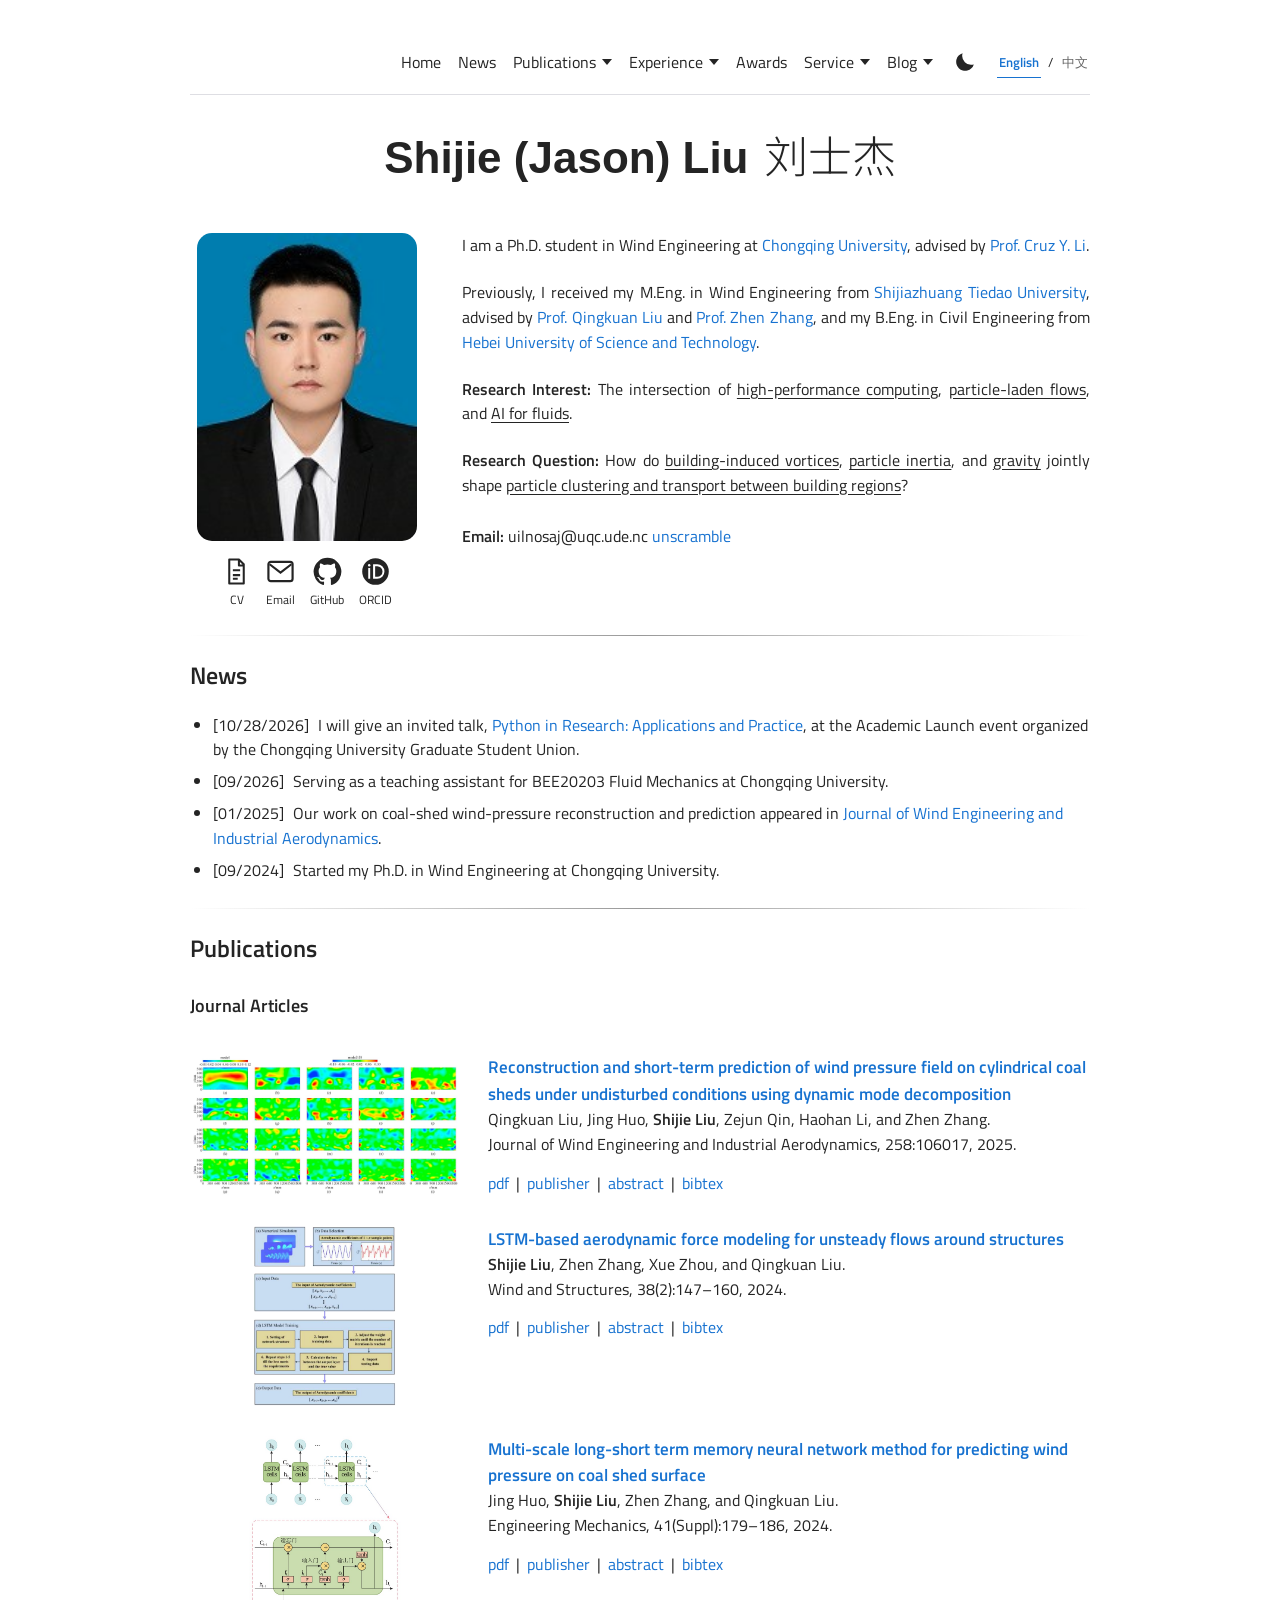
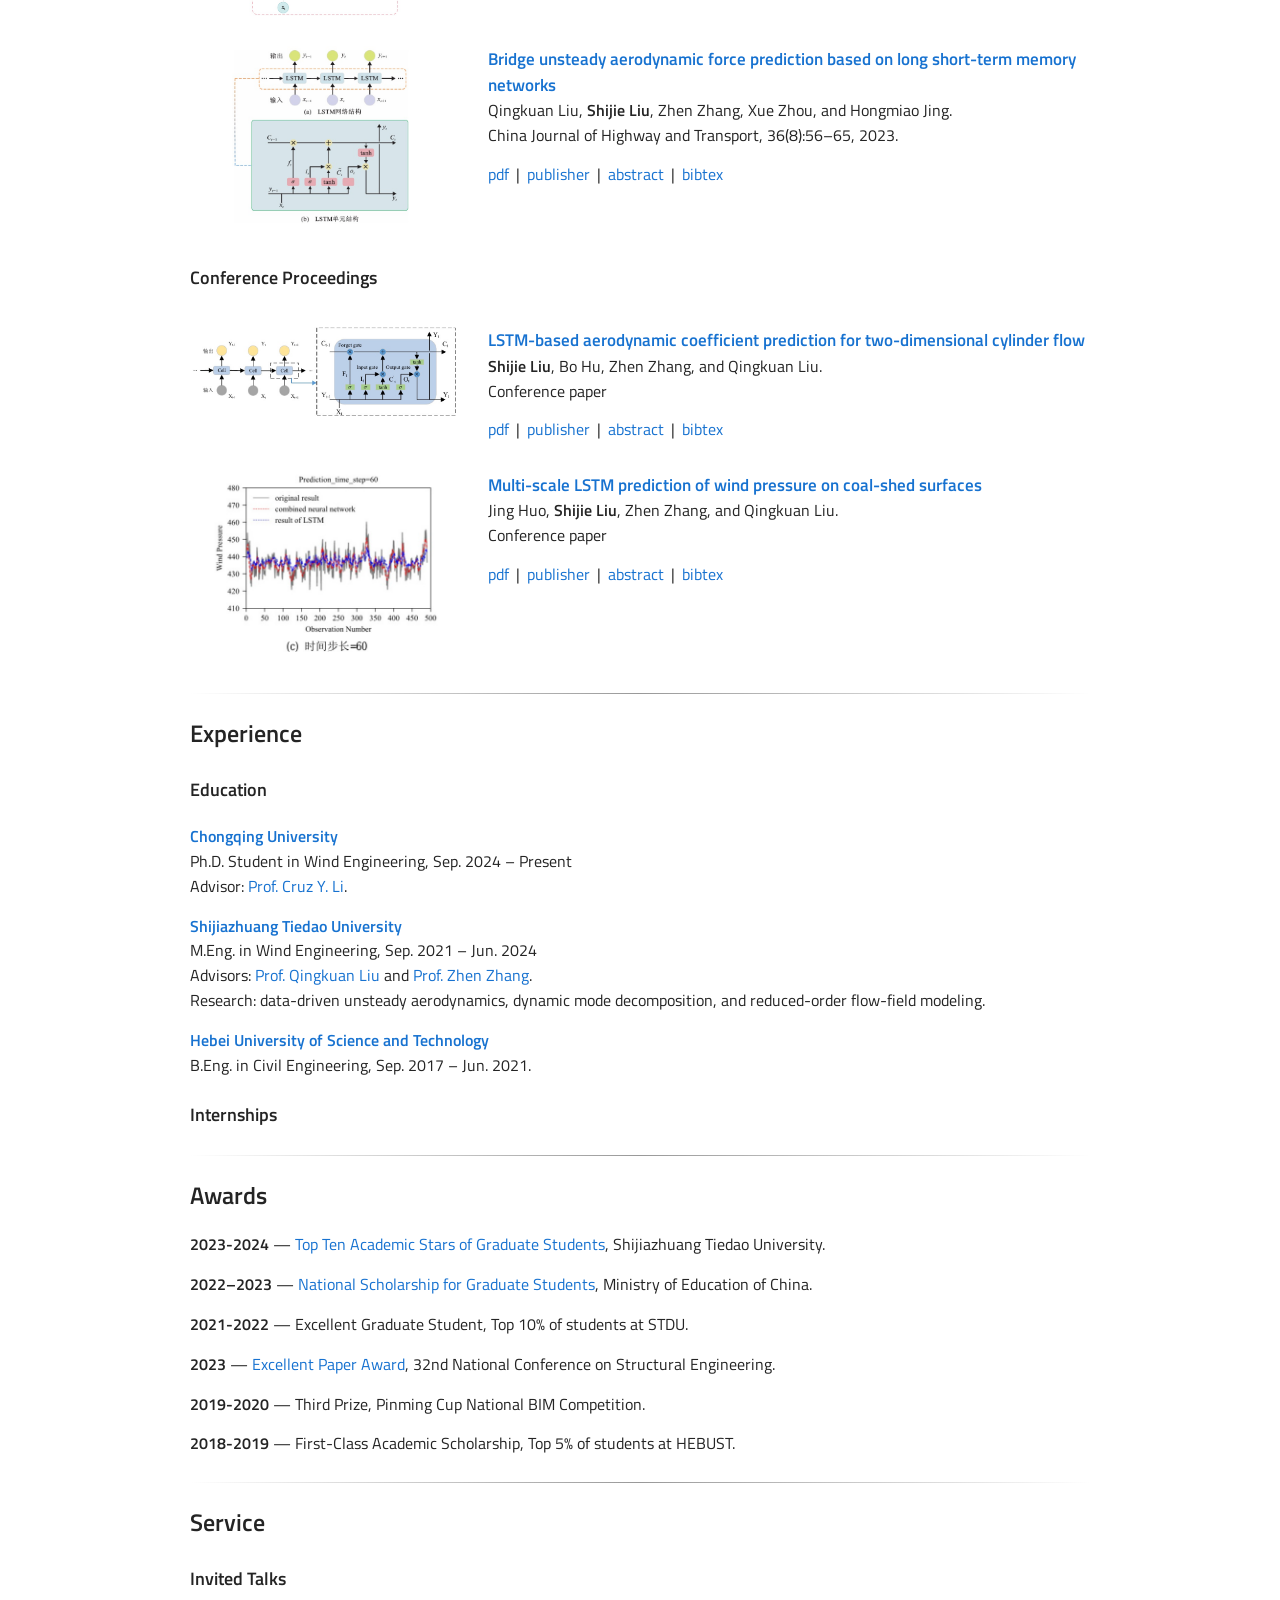
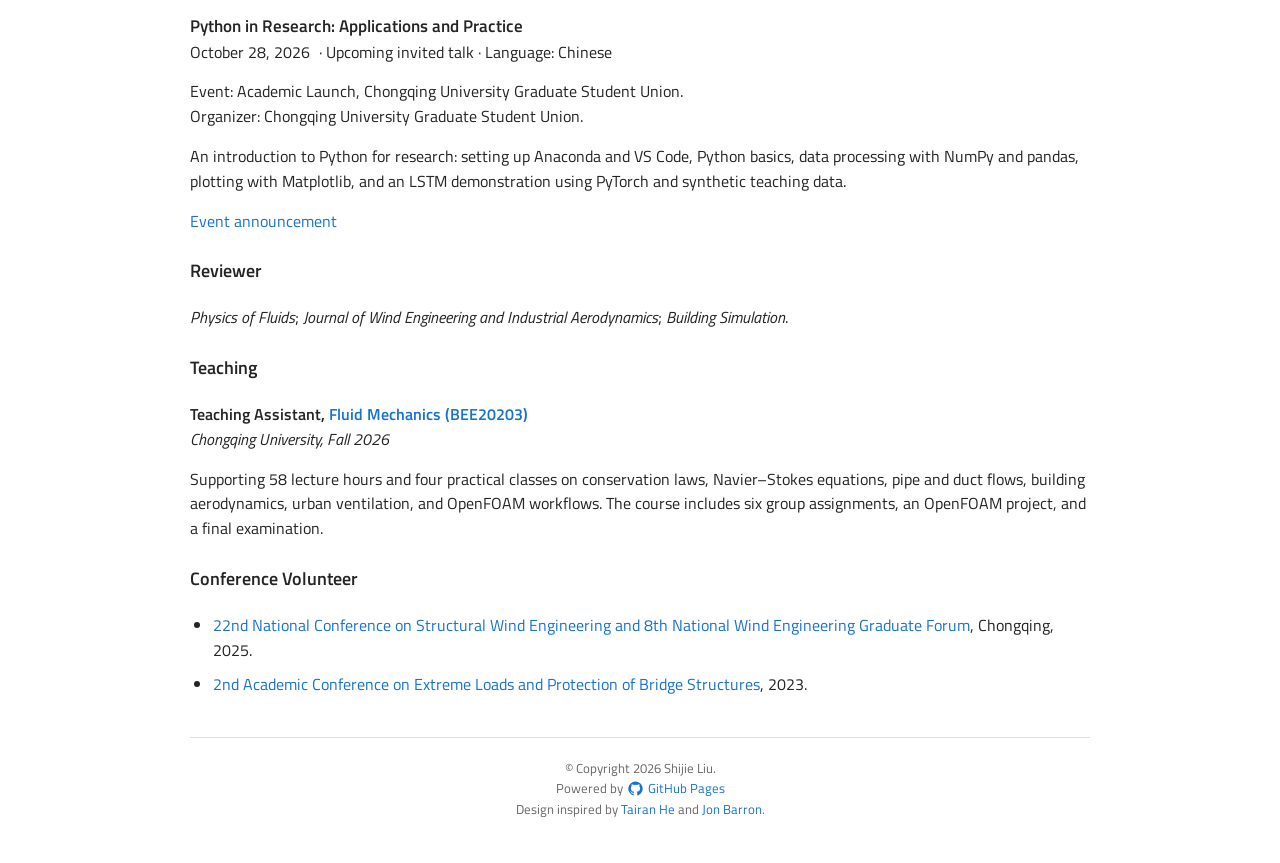
==== commit f54cfddd: "Credit website design sources in bilingual footers" ====
--- a/index.html
+++ b/index.html
@@ -91,7 +91,7 @@
 <h1><strong class="name-english">Shijie (Jason) Liu</strong> <span class="name-chinese" lang="zh">刘士杰</span></h1>
 <div class="profile-card">
 <a href="images/ShijieLiu.jpg"><img class="portrait" src="images/ShijieLiu.jpg" width="150" height="210" alt="Portrait of Shijie Liu"></a>
-<p class="profile-links"><a href="data/ShijieLiu-CV.pdf?v=20261117"><svg viewBox="0 0 24 24" aria-hidden="true" focusable="false"><path d="M6 2h8l4 4v16H6zM14 2v5h4M9 11h6M9 15h6M9 18h4" fill="none" stroke="currentColor" stroke-width="1.7" stroke-linejoin="round"/></svg><span data-zh="简历">CV</span></a><button class="email-reveal" type="button" aria-controls="contact-email" hidden><svg viewBox="0 0 24 24" aria-hidden="true" focusable="false"><rect x="2" y="4" width="20" height="16" rx="2" fill="none" stroke="currentColor" stroke-width="1.8"/><path d="m3 6 9 7 9-7" fill="none" stroke="currentColor" stroke-width="1.8"/></svg><span data-zh="邮箱">Email</span></button><a href="https://github.com/Jason-S-Liu"><svg viewBox="0 0 24 24" aria-hidden="true" focusable="false"><path fill="currentColor" d="M12 .7a11.5 11.5 0 0 0-3.64 22.41c.58.11.79-.25.79-.56v-2.23c-3.21.7-3.89-1.36-3.89-1.36-.52-1.33-1.28-1.68-1.28-1.68-1.05-.72.08-.7.08-.7 1.16.08 1.77 1.19 1.77 1.19 1.03 1.76 2.69 1.25 3.35.95.1-.74.4-1.25.73-1.54-2.56-.29-5.25-1.28-5.25-5.69 0-1.26.45-2.28 1.18-3.08-.12-.29-.51-1.46.11-3.05 0 0 .96-.31 3.16 1.18a10.96 10.96 0 0 1 5.75 0c2.2-1.49 3.16-1.18 3.16-1.18.62 1.59.23 2.76.11 3.05.74.8 1.18 1.82 1.18 3.08 0 4.42-2.7 5.39-5.27 5.68.41.36.78 1.06.78 2.14v3.24c0 .31.21.67.8.56A11.5 11.5 0 0 0 12 .7Z"/></svg><span>GitHub</span></a><a href="https://orcid.org/0009-0000-5048-2536"><svg viewBox="0 0 24 24" aria-hidden="true" focusable="false"><circle cx="12" cy="12" r="11" fill="currentColor"/><g fill="var(--page)"><circle cx="6.8" cy="6.8" r="1"/><path d="M6 9h1.6v9H6zM10 6h3.4a6 6 0 0 1 0 12H10zm1.7 1.6v8.8h1.7a4.4 4.4 0 0 0 0-8.8z" fill-rule="evenodd"/></g></svg><span>ORCID</span></a></p>
+<p class="profile-links"><a href="data/ShijieLiu-CV.pdf?v=20261117-jason"><svg viewBox="0 0 24 24" aria-hidden="true" focusable="false"><path d="M6 2h8l4 4v16H6zM14 2v5h4M9 11h6M9 15h6M9 18h4" fill="none" stroke="currentColor" stroke-width="1.7" stroke-linejoin="round"/></svg><span data-zh="简历">CV</span></a><button class="email-reveal" type="button" aria-controls="contact-email" hidden><svg viewBox="0 0 24 24" aria-hidden="true" focusable="false"><rect x="2" y="4" width="20" height="16" rx="2" fill="none" stroke="currentColor" stroke-width="1.8"/><path d="m3 6 9 7 9-7" fill="none" stroke="currentColor" stroke-width="1.8"/></svg><span data-zh="邮箱">Email</span></button><a href="https://github.com/Jason-S-Liu"><svg viewBox="0 0 24 24" aria-hidden="true" focusable="false"><path fill="currentColor" d="M12 .7a11.5 11.5 0 0 0-3.64 22.41c.58.11.79-.25.79-.56v-2.23c-3.21.7-3.89-1.36-3.89-1.36-.52-1.33-1.28-1.68-1.28-1.68-1.05-.72.08-.7.08-.7 1.16.08 1.77 1.19 1.77 1.19 1.03 1.76 2.69 1.25 3.35.95.1-.74.4-1.25.73-1.54-2.56-.29-5.25-1.28-5.25-5.69 0-1.26.45-2.28 1.18-3.08-.12-.29-.51-1.46.11-3.05 0 0 .96-.31 3.16 1.18a10.96 10.96 0 0 1 5.75 0c2.2-1.49 3.16-1.18 3.16-1.18.62 1.59.23 2.76.11 3.05.74.8 1.18 1.82 1.18 3.08 0 4.42-2.7 5.39-5.27 5.68.41.36.78 1.06.78 2.14v3.24c0 .31.21.67.8.56A11.5 11.5 0 0 0 12 .7Z"/></svg><span>GitHub</span></a><a href="https://orcid.org/0009-0000-5048-2536"><svg viewBox="0 0 24 24" aria-hidden="true" focusable="false"><circle cx="12" cy="12" r="11" fill="currentColor"/><g fill="var(--page)"><circle cx="6.8" cy="6.8" r="1"/><path d="M6 9h1.6v9H6zM10 6h3.4a6 6 0 0 1 0 12H10zm1.7 1.6v8.8h1.7a4.4 4.4 0 0 0 0-8.8z" fill-rule="evenodd"/></g></svg><span>ORCID</span></a></p>
 </div>
 <div class="bio">
 <p id="profile-intro">I am a Ph.D. student in Wind Engineering at <a href="https://www.cqu.edu.cn/">Chongqing University</a>, advised by <a href="https://civil.cqu.edu.cn/info/1873/17337.htm">Prof. Cruz Y. Li</a>.</p>
@@ -256,7 +256,7 @@
 <li data-zh='&lt;a href="https://mp.weixin.qq.com/s/pUNV8PogjomFV7Rip52mwA"&gt;第二届桥梁结构极端荷载与防护学术会议&lt;/a&gt;，2023 年。'><a href="https://mp.weixin.qq.com/s/pUNV8PogjomFV7Rip52mwA">2nd Academic Conference on Extreme Loads and Protection of Bridge Structures</a>, 2023.</li>
 </ul></div>
 </section>
-<footer><span data-zh="© 2026 刘士杰 版权所有。">© Copyright 2026 Shijie Liu.</span><br><span class="powered-by">Powered by <a href="https://pages.github.com/"><svg viewBox="0 0 24 24" aria-hidden="true" focusable="false"><path fill="currentColor" d="M12 .7a11.5 11.5 0 0 0-3.64 22.41c.58.11.79-.25.79-.56v-2.23c-3.21.7-3.89-1.36-3.89-1.36-.52-1.33-1.28-1.68-1.28-1.68-1.05-.72.08-.7.08-.7 1.16.08 1.77 1.19 1.77 1.19 1.03 1.76 2.69 1.25 3.35.95.1-.74.4-1.25.73-1.54-2.56-.29-5.25-1.28-5.25-5.69 0-1.26.45-2.28 1.18-3.08-.12-.29-.51-1.46.11-3.05 0 0 .96-.31 3.16 1.18a10.96 10.96 0 0 1 5.75 0c2.2-1.49 3.16-1.18 3.16-1.18.62 1.59.23 2.76.11 3.05.74.8 1.18 1.82 1.18 3.08 0 4.42-2.7 5.39-5.27 5.68.41.36.78 1.06.78 2.14v3.24c0 .31.21.67.8.56A11.5 11.5 0 0 0 12 .7Z"/></svg><span>GitHub Pages</span></a></span></footer>
+<footer><span data-zh="© 2026 刘士杰 版权所有。">© Copyright 2026 Shijie Liu.</span><br><span class="powered-by">Powered by <a href="https://pages.github.com/"><svg viewBox="0 0 24 24" aria-hidden="true" focusable="false"><path fill="currentColor" d="M12 .7a11.5 11.5 0 0 0-3.64 22.41c.58.11.79-.25.79-.56v-2.23c-3.21.7-3.89-1.36-3.89-1.36-.52-1.33-1.28-1.68-1.28-1.68-1.05-.72.08-.7.08-.7 1.16.08 1.77 1.19 1.77 1.19 1.03 1.76 2.69 1.25 3.35.95.1-.74.4-1.25.73-1.54-2.56-.29-5.25-1.28-5.25-5.69 0-1.26.45-2.28 1.18-3.08-.12-.29-.51-1.46.11-3.05 0 0 .96-.31 3.16 1.18a10.96 10.96 0 0 1 5.75 0c2.2-1.49 3.16-1.18 3.16-1.18.62 1.59.23 2.76.11 3.05.74.8 1.18 1.82 1.18 3.08 0 4.42-2.7 5.39-5.27 5.68.41.36.78 1.06.78 2.14v3.24c0 .31.21.67.8.56A11.5 11.5 0 0 0 12 .7Z"/></svg><span>GitHub Pages</span></a></span><br><span class="design-credit" data-zh="设计参考：&lt;a href=&quot;https://tairanhe.com/&quot;&gt;Tairan He&lt;/a&gt; 和 &lt;a href=&quot;https://github.com/jonbarron/jonbarron.github.io&quot;&gt;Jon Barron&lt;/a&gt;。">Design inspired by <a href="https://tairanhe.com/">Tairan He</a> and <a href="https://github.com/jonbarron/jonbarron.github.io">Jon Barron</a>.</span></footer>
 </main>
 <script src="scripts/publications.js" defer></script>
 <script src="scripts/contact.js?v=20260914-unscramble" defer></script>
